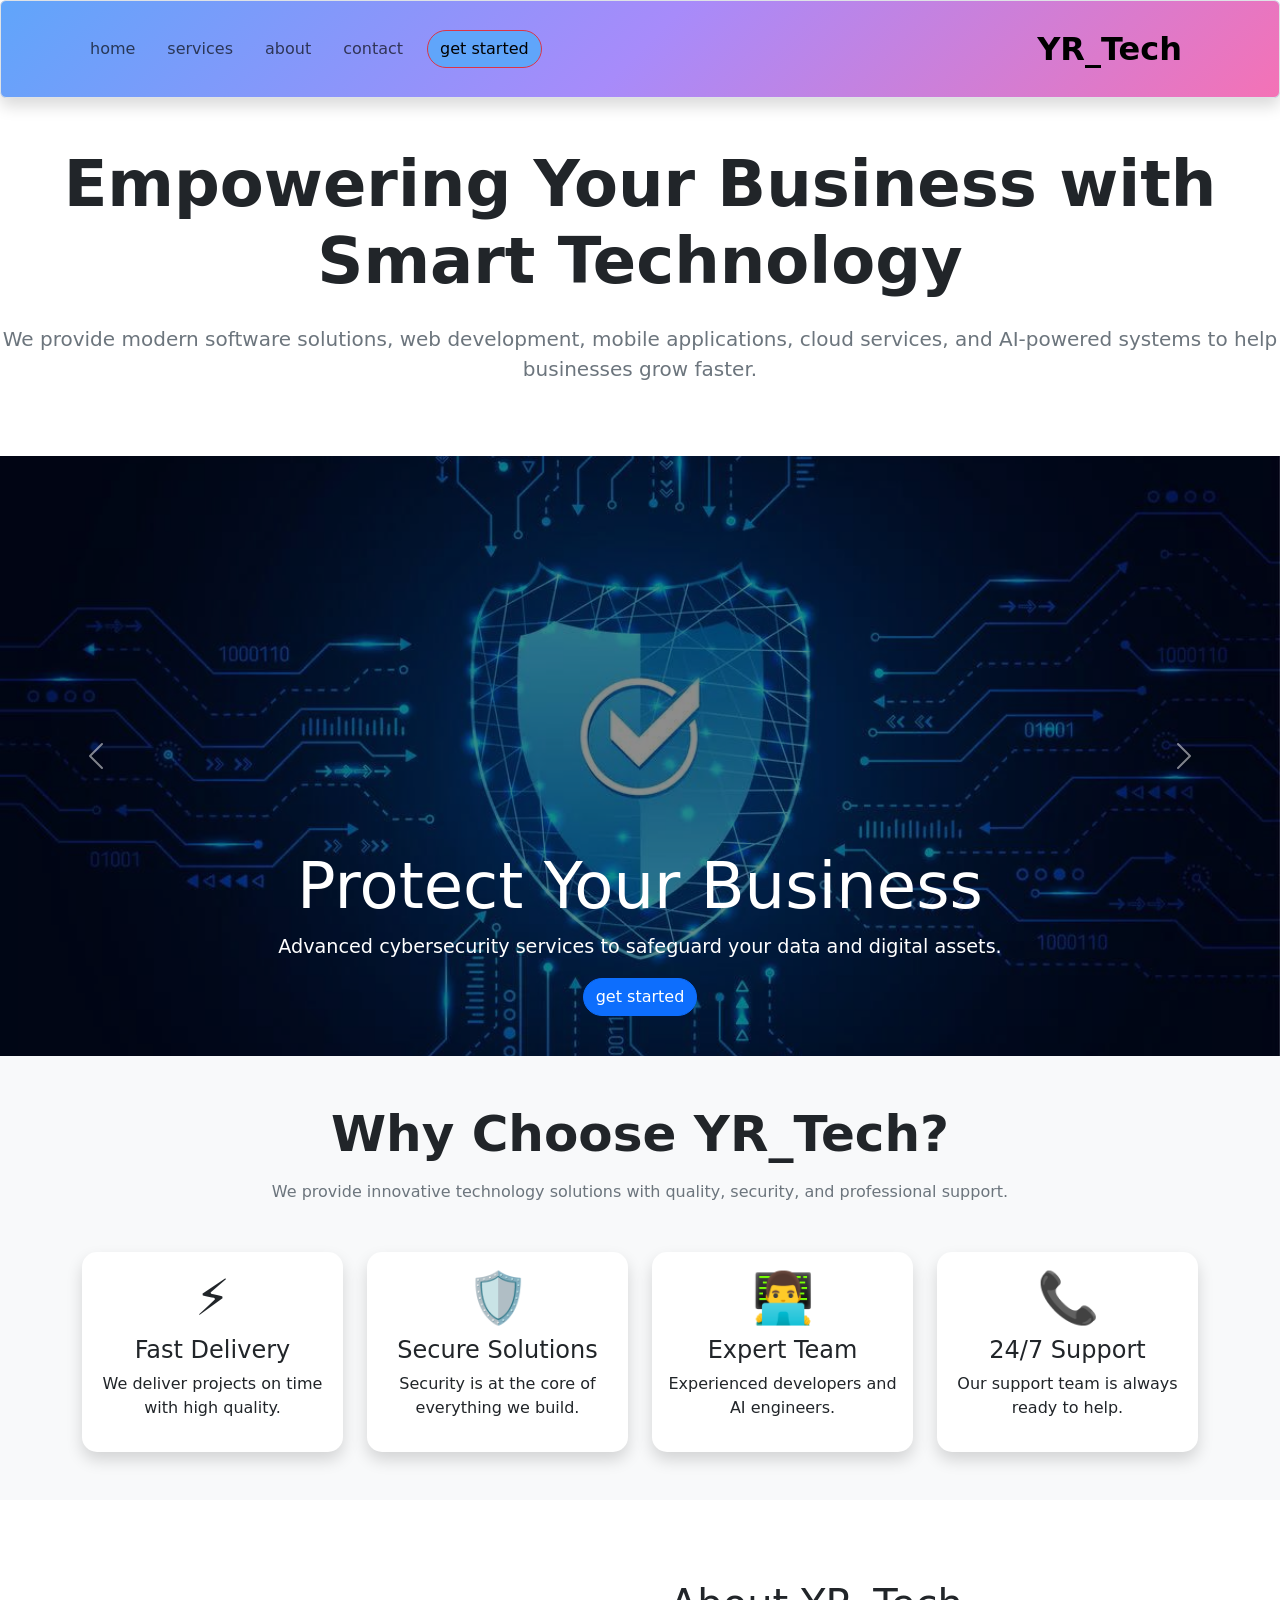
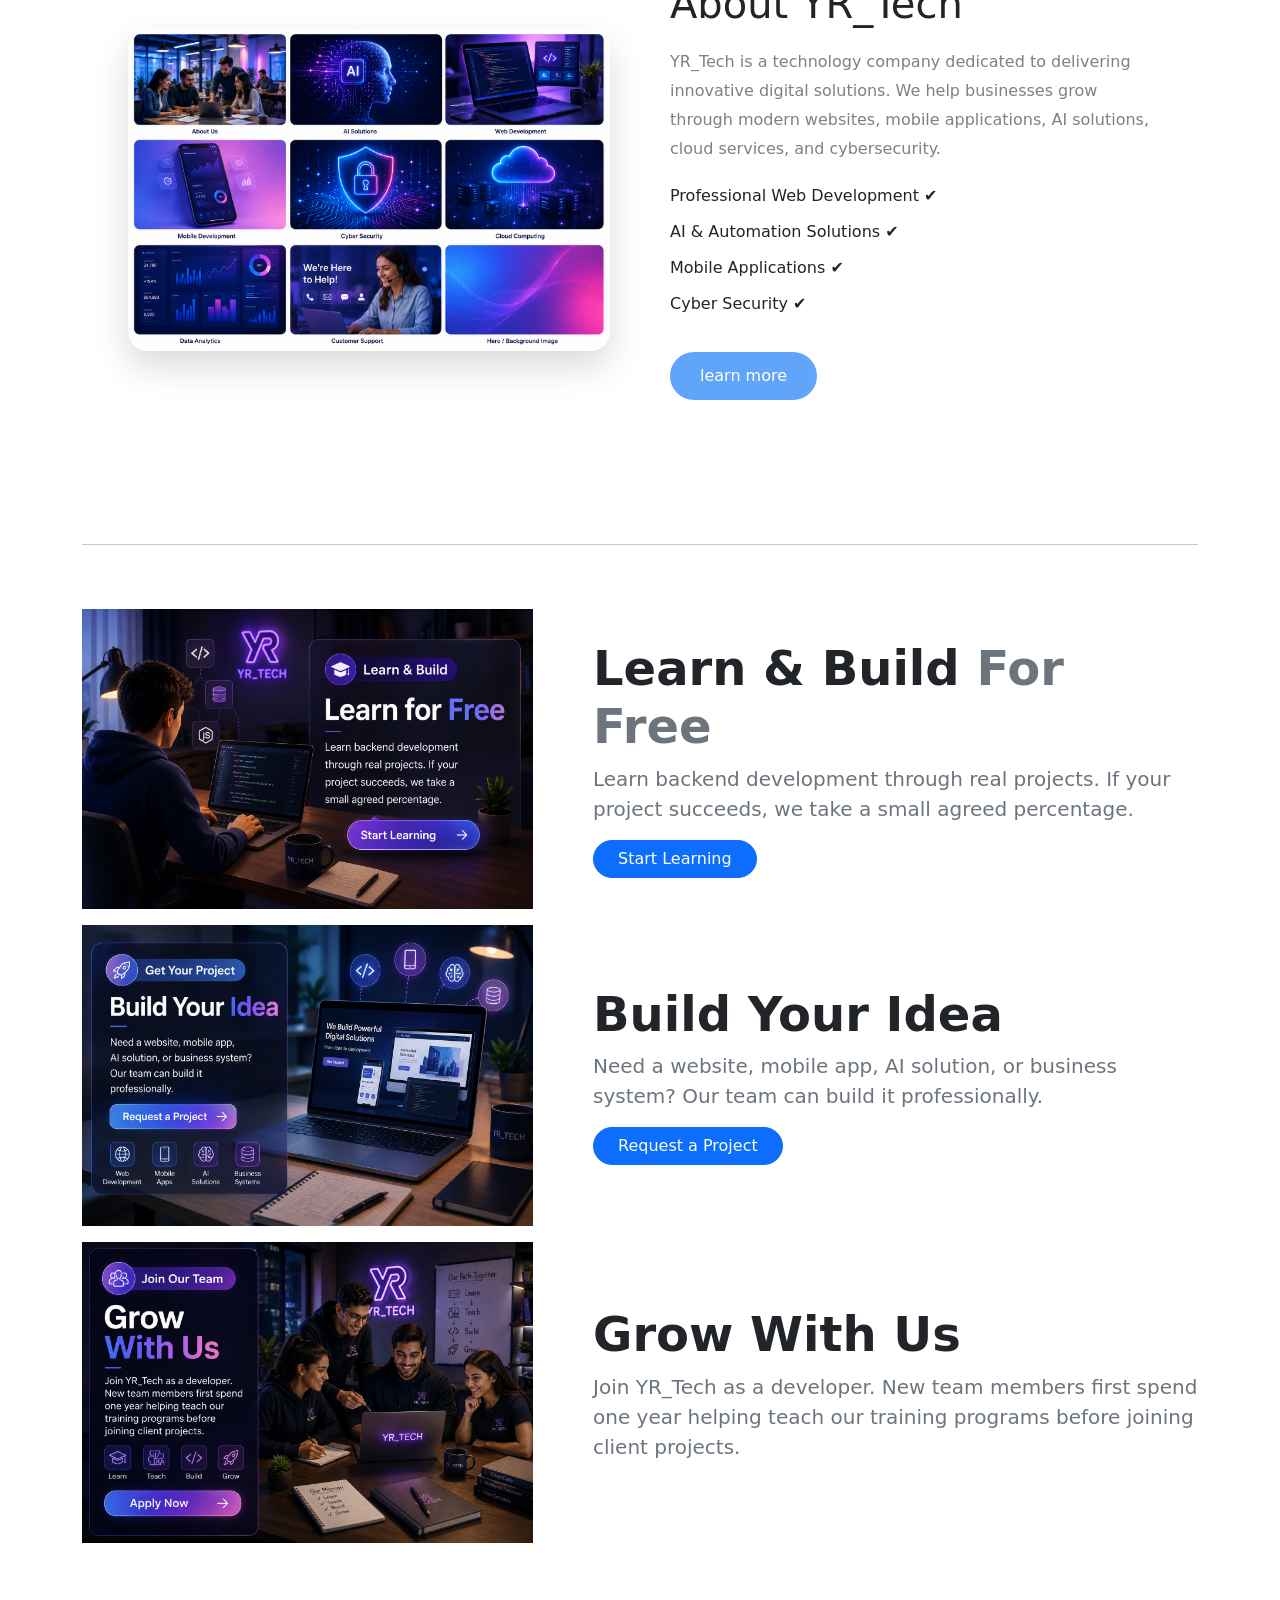
==== Task2/index.html @ 227ce0d7 "add task2" ====
<!DOCTYPE html>
<html>
    <head>
        <meta charset="UTF-8">
        <meta name="viewport" content="width=device-width, initial-scale=1.0">
        <title>YR_Tech</title>
        <link href="https://cdn.jsdelivr.net/npm/bootstrap@5.3.8/dist/css/bootstrap.min.css" rel="stylesheet" integrity="sha384-sRIl4kxILFvY47J16cr9ZwB07vP4J8+LH7qKQnuqkuIAvNWLzeN8tE5YBujZqJLB" crossorigin="anonymous">


        <link rel="stylesheet" href="style.css">
        <!--علشان استخدم الجافاسكربت بتاعة البوتستراب-->
        <script src="https://cdn.jsdelivr.net/npm/bootstrap@5.3.8/dist/js/bootstrap.bundle.min.js"></script>
    </head>
    <body>
    <nav class="navbar  navbar-expand-lg bg-primary rounded  shadow border">
        <div class="container d-flex justify-content-between">
            <ul class="navbar-nav flex-row gap-3 align-items-center" >
                <li class="nav-item "><a class="nav-link" href="#home">home</a></li>
                <li class="nav-item "><a class="nav-link" href="#services">services</a></li>
                <li class="nav-item "><a class="nav-link" href="#about">about</a></li>
                <li class="nav-item "><a class="nav-link" href="#contact">contact</a></li>
                <li class="nav-item "><a class="btn btn-danger rounded-pill my_button" href="#button">get started</a></li>
            </ul>

            <a class="navbar-brand py-3 fw-bold fs-2 " href="#">YR_Tech</a>

        </div>
    </nav>
    <div>    
        <section class="hero text-center py-5">
            <h1 class="fw-bold display-3 mb-4">Empowering Your Business with Smart Technology</h1>
            <p class="lead mb-4 text-secondary">We provide modern software
                solutions, web development, 
                mobile applications, cloud services, 
                and AI-powered systems to help businesses grow faster.
            </p>

        </section>

    </div>
    <div class="carousel slide" id="heroCarousel" data-bs-ride="carousel">
        <div class="carousel-inner">
            
                
                <div class="carousel-item active">
                    <img src="images/TDRXUd8LNerAm__oQ1cXJBQyaw7iYk-OWBTCRZfiaVJ3BqA0TqF_R0aq5yglEu0jM9AMDWA4ucNvyEupHduOuPk9Xei6P1MZ-ud9P98myls29dApwNEHyX1h9J0Y3W8PFIWM8Bqz57lAdBBGUo49m5lJlnTzBGdi-V31ZpDDLcoITsuQHfyp4aOAygm77qw.jfif" class="d-block w-100">
                    <div class="carousel-caption">
                        <h1>Protect Your Business</h1>
                        <p>Advanced cybersecurity services to safeguard your 
                            data and digital assets.
                        </p>
                        <a href="#contact" class="btn btn-primary rounded-pill"> get started</a>

                    </div>                    
                </div>
                <div class="carousel-item">
                    <img src="images/v0hDJ1HIZQqNIqGRqcv6DehEd3rawHgBNzB0-gl8aNAKn4xufXaqPbNHoXXy1TTMBiJMqYi9uGNCclGeiuJBHA8YISUDReHtRM_eou9MbkB_d79g2OwlH8_Va_JiSp63EYhiZdKZcKxuDSB-Vi7pmIn9d_5vkdxoPQ5_P8Zf5pTxUjRE6VRpJ8BqyBIElm3.jfif" class="d-block w-100">
                   <div class="carousel-caption">
                        <h1>Build Powerful Websites</h1>
                        <p>We create responsive, fast, and secure
                            websites tailored to your business needs.
                        </p>
                        <a href="#contact" class="btn btn-primary rounded-pill"> get started</a>
                    </div>
                </div>
                <div class="carousel-item">
                   <img src="images/4IGM-pOCYIhX3OHqN-5FL8hZrV3jREj6t8YD4DdX7CizL2P55qLP7KJD2mKo6r4o32hwxEdiEraaU_QHRj2ulla_6knvJk0yglCPhY2jZfvJvgV2fYB-Vgz032upcjEqnpwnfbOVOedvTJqa1u3aZfkmXI4EiEQWbuxtUYld_UlY9G6fN-X0sUetXjpSeIW.jfif" class="d-block w-100">
                    <div class="carousel-caption">
                        <h1>AI That Works for You</h1>
                        <p>
                            Intelligent automation, chatbots,
                            and AI-powered solutions to 
                            improve productivity.
                        </p>
                        <a href="#contact" class="btn btn-primary rounded-pill"> get started</a>

                    </div>
                </div>
                <div class="carousel-item">
                    <img src="images/k2jXV9R0AsgXgw6i74W83Kh62lhmHV2UTdCqvtkD3YuPriQ2IPQqVQB16fxFqVJY4-YADQ4iM8Jl2_rTqARsLxrCSXpddKnMdVNoRQ5128Cx33kG2ZgbYxNs3loMte1SX-VnG156m0b3rWv7V5jR2nfqLho2OqWptR-y7MlSzadrriN_Jun32e1K6QORaq4.jfif" class="d-block  w-100">
                    <div class="carousel-caption">
                        <h1>Mobile Apps That Inspire</h1>
                        <p>Develop high-quality Android and iOS applications with outstanding user experience.</p>
                        <a href="#contact" class="btn btn-primary rounded-pill"> get started</a>

                    </div>
                </div>
                <div class="carousel-item">
                    <img src="images/cZ08JrY9pgQrqdQD1FI3BJ0quAULlpnxuedJ7JKN0x4oCbMRsIvsCRP_kMo3lFabzb4ZGfcQfidM45HsUie2aMbnRH5n0k21Y0hCLDXAeRiLVHMvAFGnewl-1kRUZccw3HiamcyWnH1FkA_TABUUn6KRoh7X-f_Ei8diuJIIHUHMcrDq5hvWZhwNEY8nNko.jfif" class="d-block w-100">
                    <div class="carousel-caption">
                        <h1>Turn Data into Decisions</h1>
                        <p>Powerful analytics and business 
                            intelligence to help your company grow.
                        </p>
                        <a href="#contact" class="btn btn-primary rounded-pill"> get started</a>

                    </div>
                </div>

            
        </div>
        <button class="carousel-control-prev" type="button" data-bs-target="#heroCarousel" data-bs-slide="prev">
            <span class="carousel-control-prev-icon"></span>
        </button>
        <button class="carousel-control-next" type="button" data-bs-target="#heroCarousel" data-bs-slide="next">
             <span class="carousel-control-next-icon"></span>
        </button>
    </div>
    <section id="why-us" class="py-5">
        <div class="container">
            <h1 class="text-center fw-bold mb-3">Why Choose YR_Tech?</h1>
            <p class="text-center text-secondary mb-5"> We provide innovative
                technology solutions with quality, security, and professional support.
            </p>
            <div class="row g-4">
                <div class="col-md-3">
                    <div class="card text-center h-100 shadow border-0">
                        <div class="card-body">
                         <h1>⚡</h1>
                        <h4>Fast Delivery</h4>
                        <p>We deliver projects on time with high quality.</p>

                        </div>
                    </div>

                </div>
                <div class="col-md-3">
                    <div class="card text-center h-100 shadow border-0">
                        <div class="card-body">
                            <h1>🛡️</h1>
                            <h4>Secure Solutions</h4>
                            <p>Security is at the core of everything we build.</p>    
                        </div>
                    </div>

                </div>
                <div class="col-md-3">
                    <div class="card text-center shadow h-100 border-0">
                        <div class="card-body">
                            <h1>👨‍💻</h1>
                            <h4>Expert Team</h4>
                            <p>Experienced developers and AI engineers.</p>
                        </div>
                    </div>
                    
                </div>
                <div class="col-md-3">
                    <div  class="card text-center shadow h-100 border-0">
                        <div class="card-body">
                            <h1>📞</h1>
                            <h4>24/7 Support</h4>
                            <p>Our support team is always ready to help.</p>
                        </div>
                    </div>

                </div>
            </div>
       
        </div>
    </section>
    <section class="about-us">
        <div class="about-container">
            <div class="about-img">
                <img src="images/0e5d417a-e44b-4c52-a806-5ea2510d5a01.png" alt="image">
            </div>
            <div class="about-content">
                <h2>About YR_Tech</h2>
                <p>
                YR_Tech is a technology company dedicated to delivering
                innovative digital solutions. We help businesses grow
                through modern websites, mobile applications,
                AI solutions, cloud services, and cybersecurity.
                </p>
                <ul>
                    <li>Professional Web Development ✔</li>
                    <li>AI & Automation Solutions ✔</li>
                    <li>Mobile Applications ✔</li>
                    <li>Cyber Security ✔</li>
                </ul>
            
                <a href="#contact" class="about-btn">learn more</a>
            </div>
        </div>
    </section>
    <section class="container py-5">
        <hr class="work-ways">  
        <div class="row align-items-center py-5">
            <div class="col-lg-5">
                <img src="images/844026c0-cab2-46b3-9360-dc293652b7c2.png" class="img-fluid mb-3">
            </div>
            <div class="col-lg-7 ps-lg-5 mb-3">
                <h2 class="display-5 fw-bold"> Learn & Build
                <span class="text-secondary">For Free</span>
                </h2>
                <p class="lead text-secondary ">Learn backend development through real projects.
                      If your project succeeds, we take a small agreed percentage.
                </p>
                <a class="btn btn-primary rounded-pill px-4" href="#">Start Learning</a>
            </div>
            <div class="col-lg-5">
                <img src="images/a43f1219-75c0-4465-8dc2-11a0c1012327.png" class="img-fluid mb-3">
            </div>
            <div class="col-lg-7 ps-lg-5 mb-3">
                <h2 class="display-5 fw-bold">Build Your Idea

                </h2>
                <p class="lead text-secondary ">Need a website,
                     mobile app, AI solution, or business 
                     system? Our team can build it professionally.

                </p>
                <a class="btn btn-primary rounded-pill px-4" href="#">Request a Project</a>


            </div>
            <div class="col-lg-5 ">
                <img class="img-fluid mb-3" src="images/4bfbde27-74e9-4163-aaff-388f43d74c82.png">
            </div>
            <div class="col-lg-7 ps-lg-5 mb-3">
                <h2 class="display-5 fw-bold"">Grow With Us</h2>
                <p class="lead text-secondary">Join YR_Tech as a developer.
                     New team members first spend one year helping teach 
                     our training programs before joining client projects.

                </p>
            </div>
        </div>


    </section>
    <footer id="contact" class="container py-5">


    </footer>
</body>
</html>
---- Task2/style.css ----
.my_button{
    transition: .3s;
}
.my_button{
    background-color: #60A5FA;
    color: black;

    
}
.my_button:hover{
background-color:#f472b6;
border-color:  #f472b6;
transform: translateY(-3px);
}
.navbar{
 
background: linear-gradient(135deg, #60A5FA, #A78BFA, #F472B6);

}/*
.navbar:hover{
    background: linear-gradient(135deg, #60A5FA, #A78BFA, #F472B6);

transform: translateY(-3px) scale(1.03);
transition: .5s
}*/
.nav-item:hover{

transform: translateX(-3px) scale(1.05);
transition: .5s
}
.carousel-item{
    position: relative;
}
.carousel-item::before{
    position: absolute;
    background: rgba(0,0,0,.45);
    inset: 0;
    content: "";
}
.carousel-item img{
    height: 600px;
    object-fit: cover;
}
.carousel-caption{
    z-index: 2;
    position: absolute;
}
.carousel-caption a:hover{
    transform: translateY(-4px);
}
.carousel-caption h1{
    font-size: clamp(2rem,5vw,4rem);
}
.carousel-caption p{
    font-size: clamp(1rem,2vw,1.2rem);
}
@media (max-width:768px){
    .carousel-item img{
        height: 300px;
    }
}
#why-us{
    background: #f8f9fa;
}
#why-us .card{
    border-radius: 15px;
    transition: .3s;
}
#why-us .card:hover{
    transform: translateY(-10px);
}
#why-us h1{
    font-size: 50px;
}
.about-us{
    padding: 80px 10%;
}
.about-container{
    display: flex;
    align-items: center;
    justify-content: space-between;
    gap: 60px;
}
.about-img{
    flex:1;
 
}
.about-img img{
   width: 100%;
    max-width: 500px;
    border-radius: 20px;
    display: block;
    box-shadow: 0 15px 35px rgba(0,0,0,.15);
}
.about-content{
    flex: 1;
}
.about-content h2{
margin-bottom:20px ;
font-size: 40px;
}
.about-content p{
    color: gray;
    margin-bottom: 20px;
    line-height: 1.8;
}
.about-content ul{
    list-style: none;
    padding: 0;
}
.about-content li{
    margin-bottom: 12px;
}
.about-btn{
    display: inline-block;
    margin-top: 20px;
    padding: 12px 30px;
    background: #60A5FA;
    color: white;
    text-decoration: none;
    transition: .3s;
    border-radius: 30px;
}
.about-btn:hover{
    background:  #F472B6;
    transform: translateY(-4px);
}
@media (max-width:768px){
.about-content ul{
    text-align:left;
}
.about-container{
    flex-direction:column;
    text-align:center;
}
.about-img img{
 margin: 0 auto;

}
}
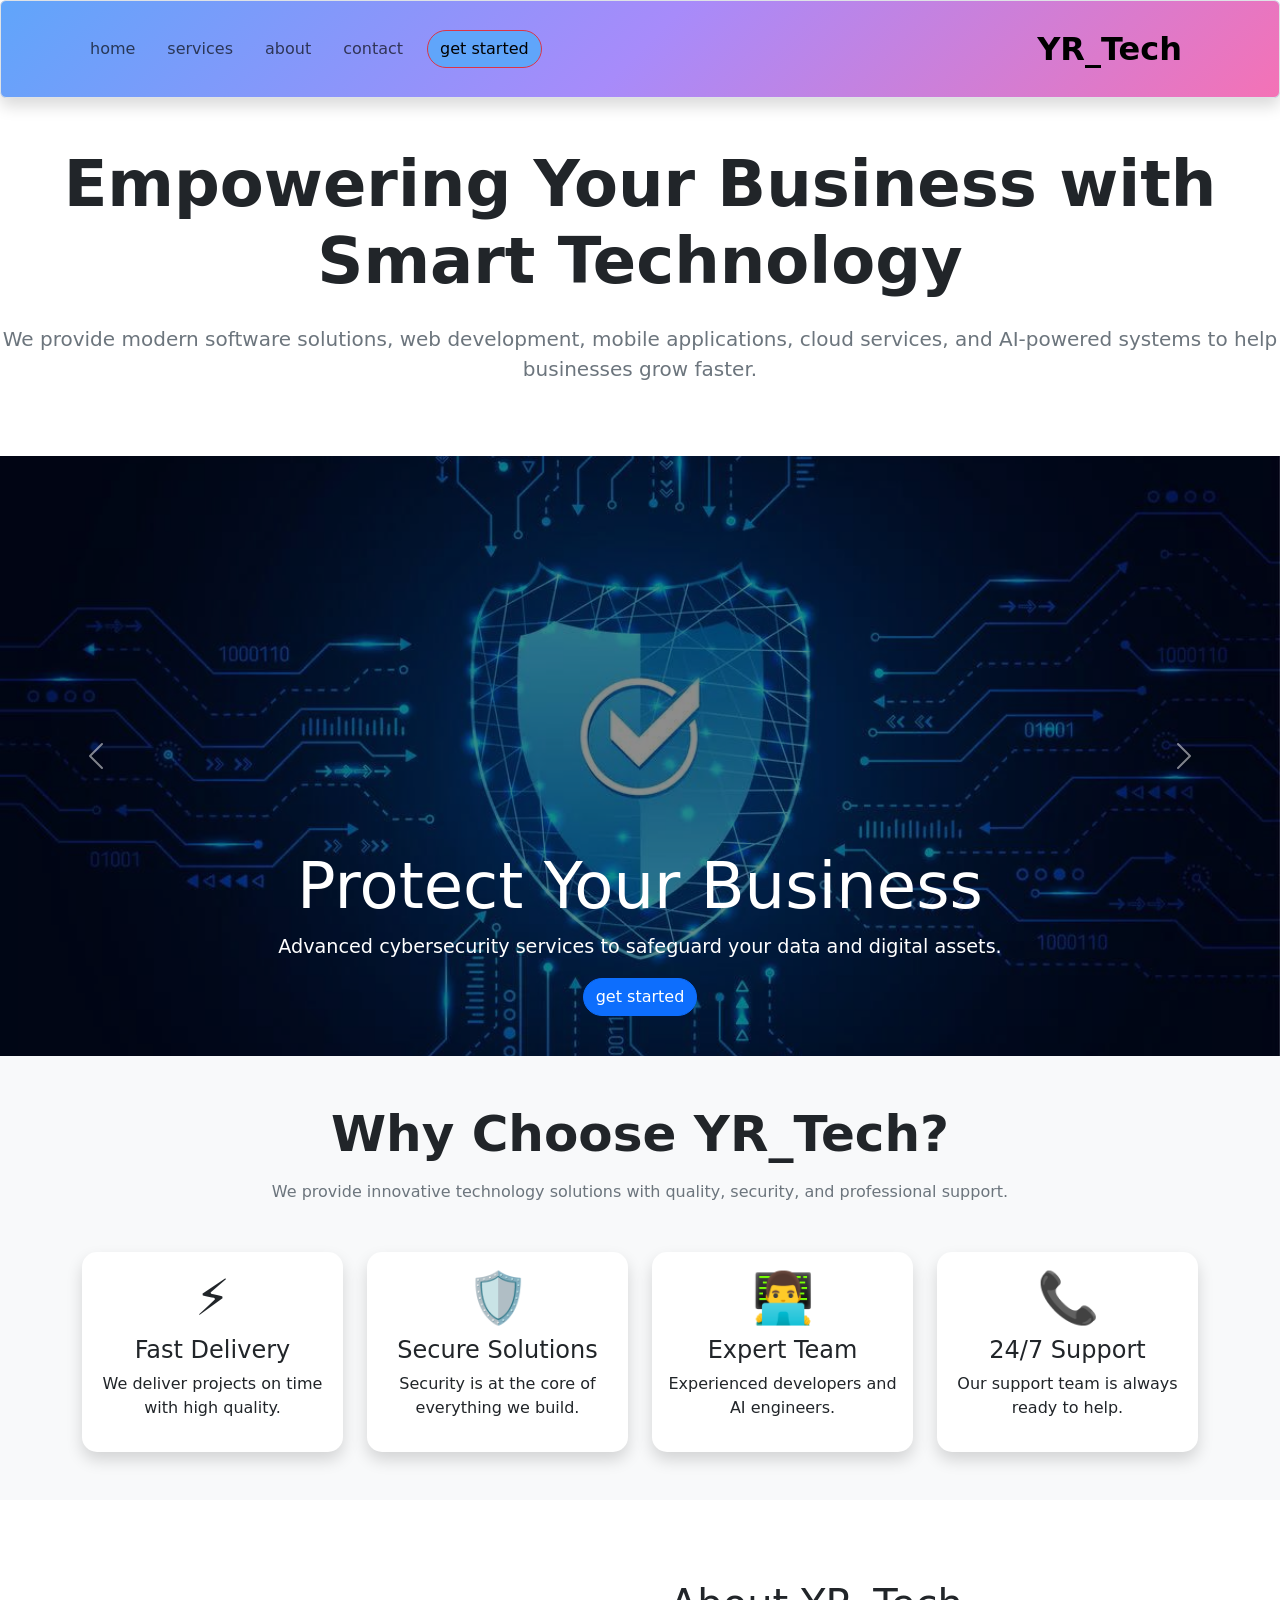
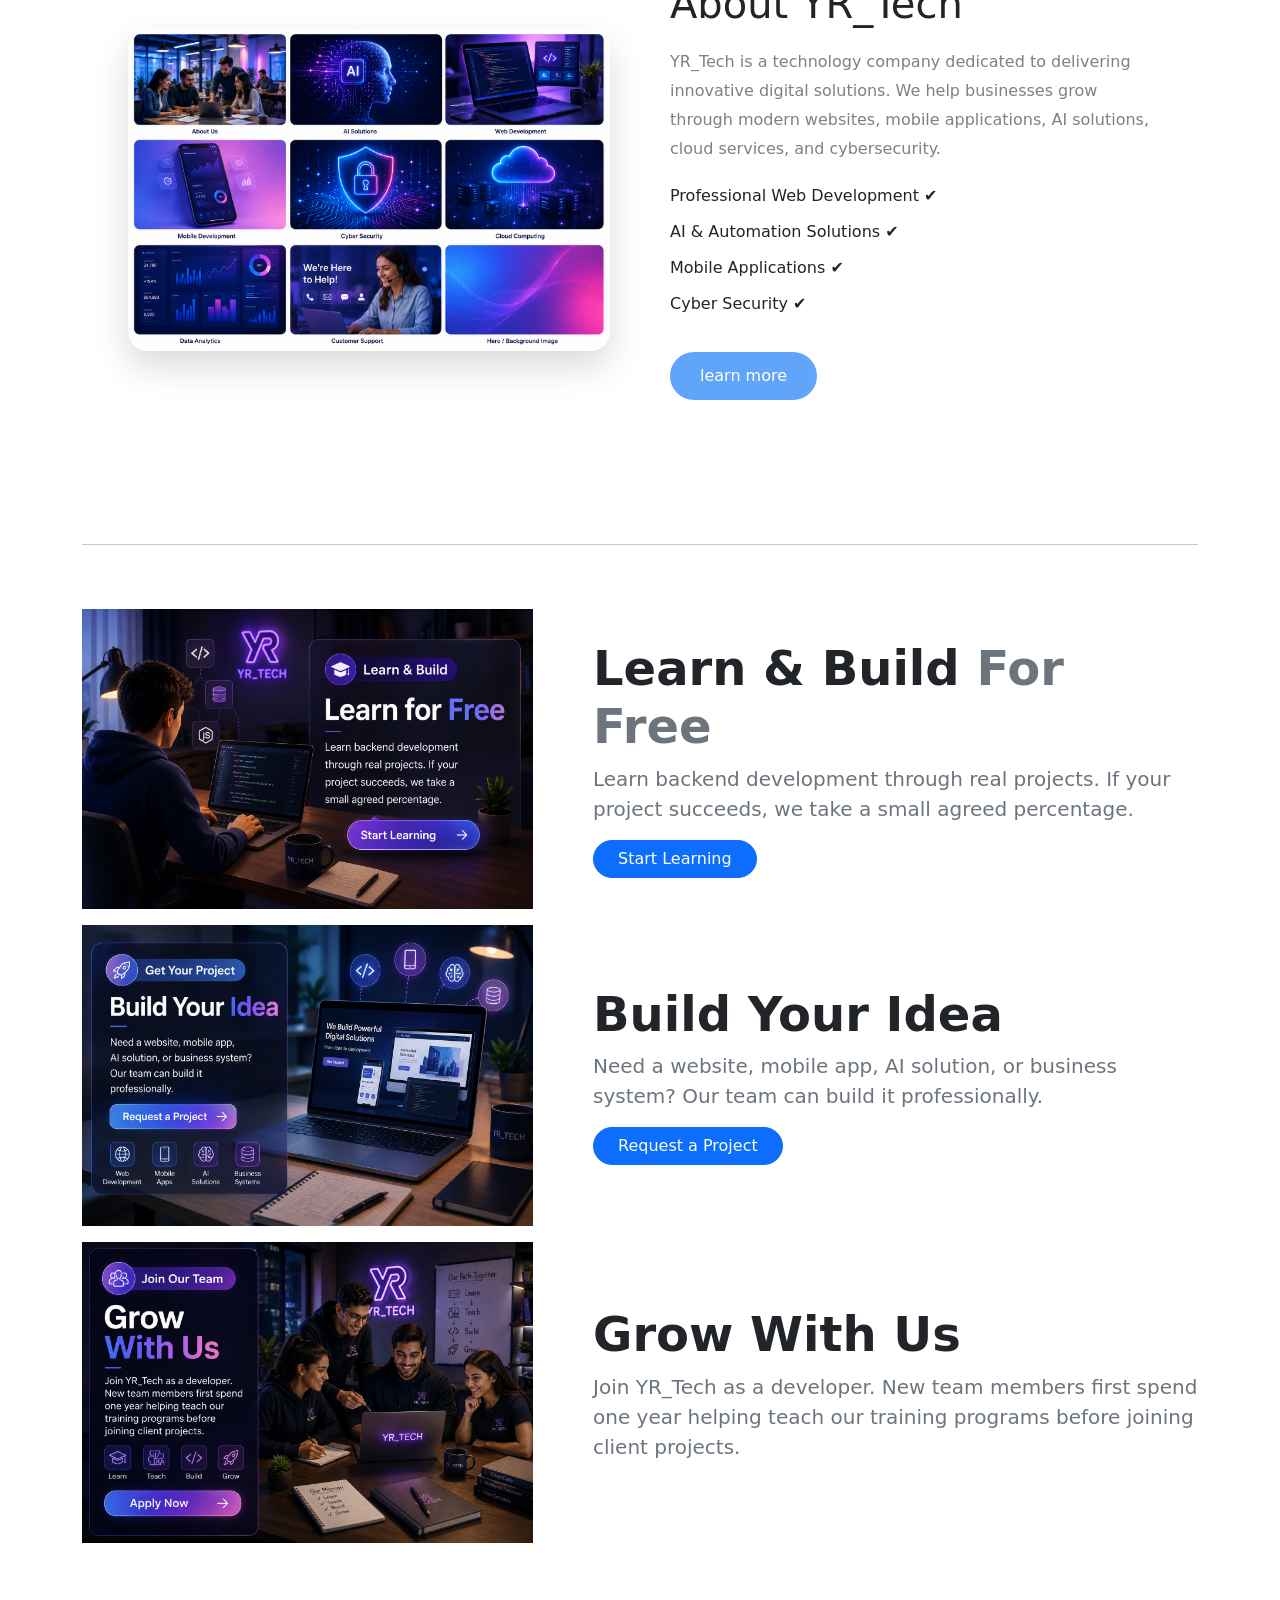
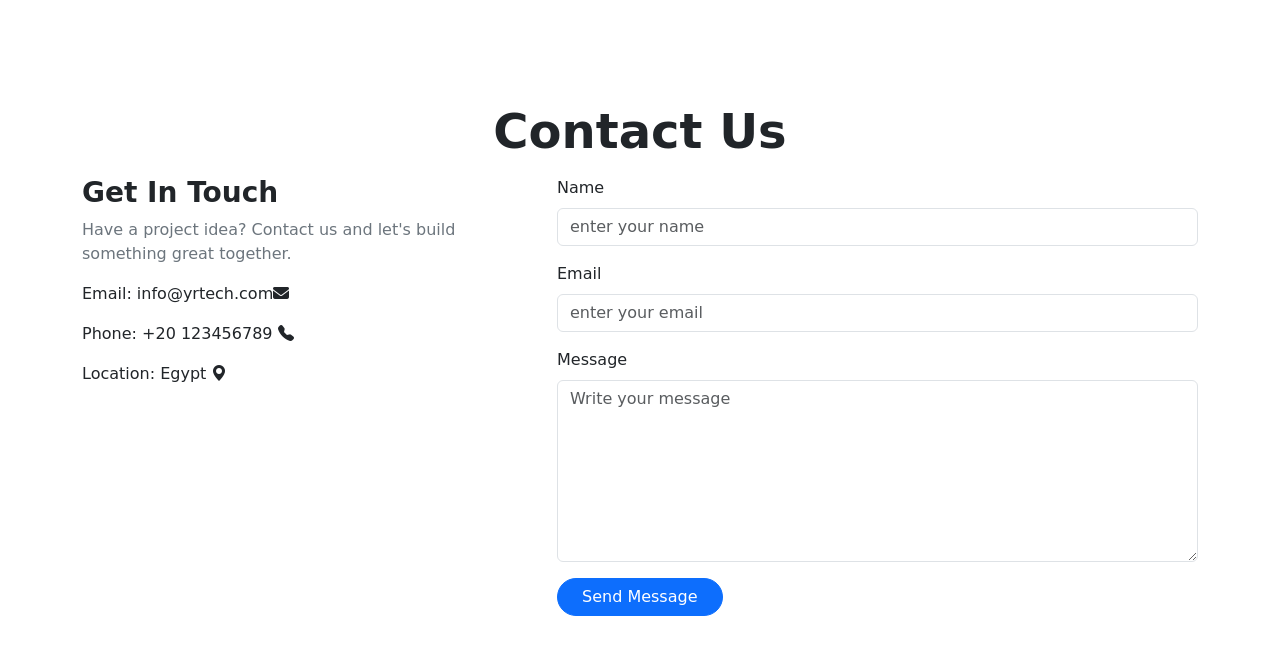
==== commit d08aadeb: "update" ====
--- a/Task2/index.html
+++ b/Task2/index.html
@@ -4,8 +4,10 @@
         <meta charset="UTF-8">
         <meta name="viewport" content="width=device-width, initial-scale=1.0">
         <title>YR_Tech</title>
+        <link rel="stylesheet" href="https://cdnjs.cloudflare.com/ajax/libs/font-awesome/6.7.2/css/all.min.css">
+
         <link href="https://cdn.jsdelivr.net/npm/bootstrap@5.3.8/dist/css/bootstrap.min.css" rel="stylesheet" integrity="sha384-sRIl4kxILFvY47J16cr9ZwB07vP4J8+LH7qKQnuqkuIAvNWLzeN8tE5YBujZqJLB" crossorigin="anonymous">
-
+        <link rel="stylesheet" href="https://cdn.jsdelivr.net/npm/bootstrap-icons@1.13.1/font/bootstrap-icons.min.css">
 
         <link rel="stylesheet" href="style.css">
         <!--علشان استخدم الجافاسكربت بتاعة البوتستراب-->
@@ -16,8 +18,8 @@
         <div class="container d-flex justify-content-between">
             <ul class="navbar-nav flex-row gap-3 align-items-center" >
                 <li class="nav-item "><a class="nav-link" href="#home">home</a></li>
-                <li class="nav-item "><a class="nav-link" href="#services">services</a></li>
-                <li class="nav-item "><a class="nav-link" href="#about">about</a></li>
+                <li class="nav-item "><a class="nav-link" href="#heroCarousel">services</a></li>
+                <li class="nav-item "><a class="nav-link" href="#about-us">about</a></li>
                 <li class="nav-item "><a class="nav-link" href="#contact">contact</a></li>
                 <li class="nav-item "><a class="btn btn-danger rounded-pill my_button" href="#button">get started</a></li>
             </ul>
@@ -38,7 +40,7 @@
         </section>
 
     </div>
-    <div class="carousel slide" id="heroCarousel" data-bs-ride="carousel">
+    <div class="carousel slide" id="heroCarousel" data-bs-ride="carousel" >
         <div class="carousel-inner">
             
                 
@@ -158,7 +160,7 @@
        
         </div>
     </section>
-    <section class="about-us">
+    <section class="about-us" id="about-us">
         <div class="about-container">
             <div class="about-img">
                 <img src="images/0e5d417a-e44b-4c52-a806-5ea2510d5a01.png" alt="image">
@@ -229,8 +231,47 @@
 
     </section>
     <footer id="contact" class="container py-5">
-
-
+        <h2 class="text-center display-5 fw-bold mb-3">Contact Us</h2>
+
+        <div class="row">
+            <div class="col-lg-5 mb-3">
+                <h3 class="fw-bold">Get In Touch</h3>
+                <p class="text-secondary">Have a project idea? Contact us
+                     and let's build something great
+                      together.
+                </p>
+                <p>Email: info@yrtech.com<i class="fa-solid fa-envelope"></i></p>
+           
+                <p>
+                     Phone: +20 123456789
+                     <i class="bi bi-telephone-fill"></i>
+                </p>
+
+                <p>
+                     Location: Egypt
+                     <i class="bi bi-geo-alt-fill"></i>
+                </p>
+            </div>
+            <div class="col-lg-7">
+                <form>
+                    <div class="mb-3">
+                        <label class="form-label"> Name</label>
+                        <input type="text" class="form-control" placeholder="enter your name">
+
+                    </div>
+                    <div class="mb-3">
+                        <label class="form-label"> Email</label>
+                        <input type="email" placeholder="enter your email" class="form-control">
+                    </div>
+                    <div class="mb-3">
+                        <label class="form-label">Message</label>
+                        <textarea class="form-control" placeholder="Write your message" rows="7"></textarea>
+                    </div>
+                    <button class="btn btn-primary  rounded-pill px-4">Send Message</button>
+                </form>
+            </div>
+
+        </div>
     </footer>
 </body>
 </html>
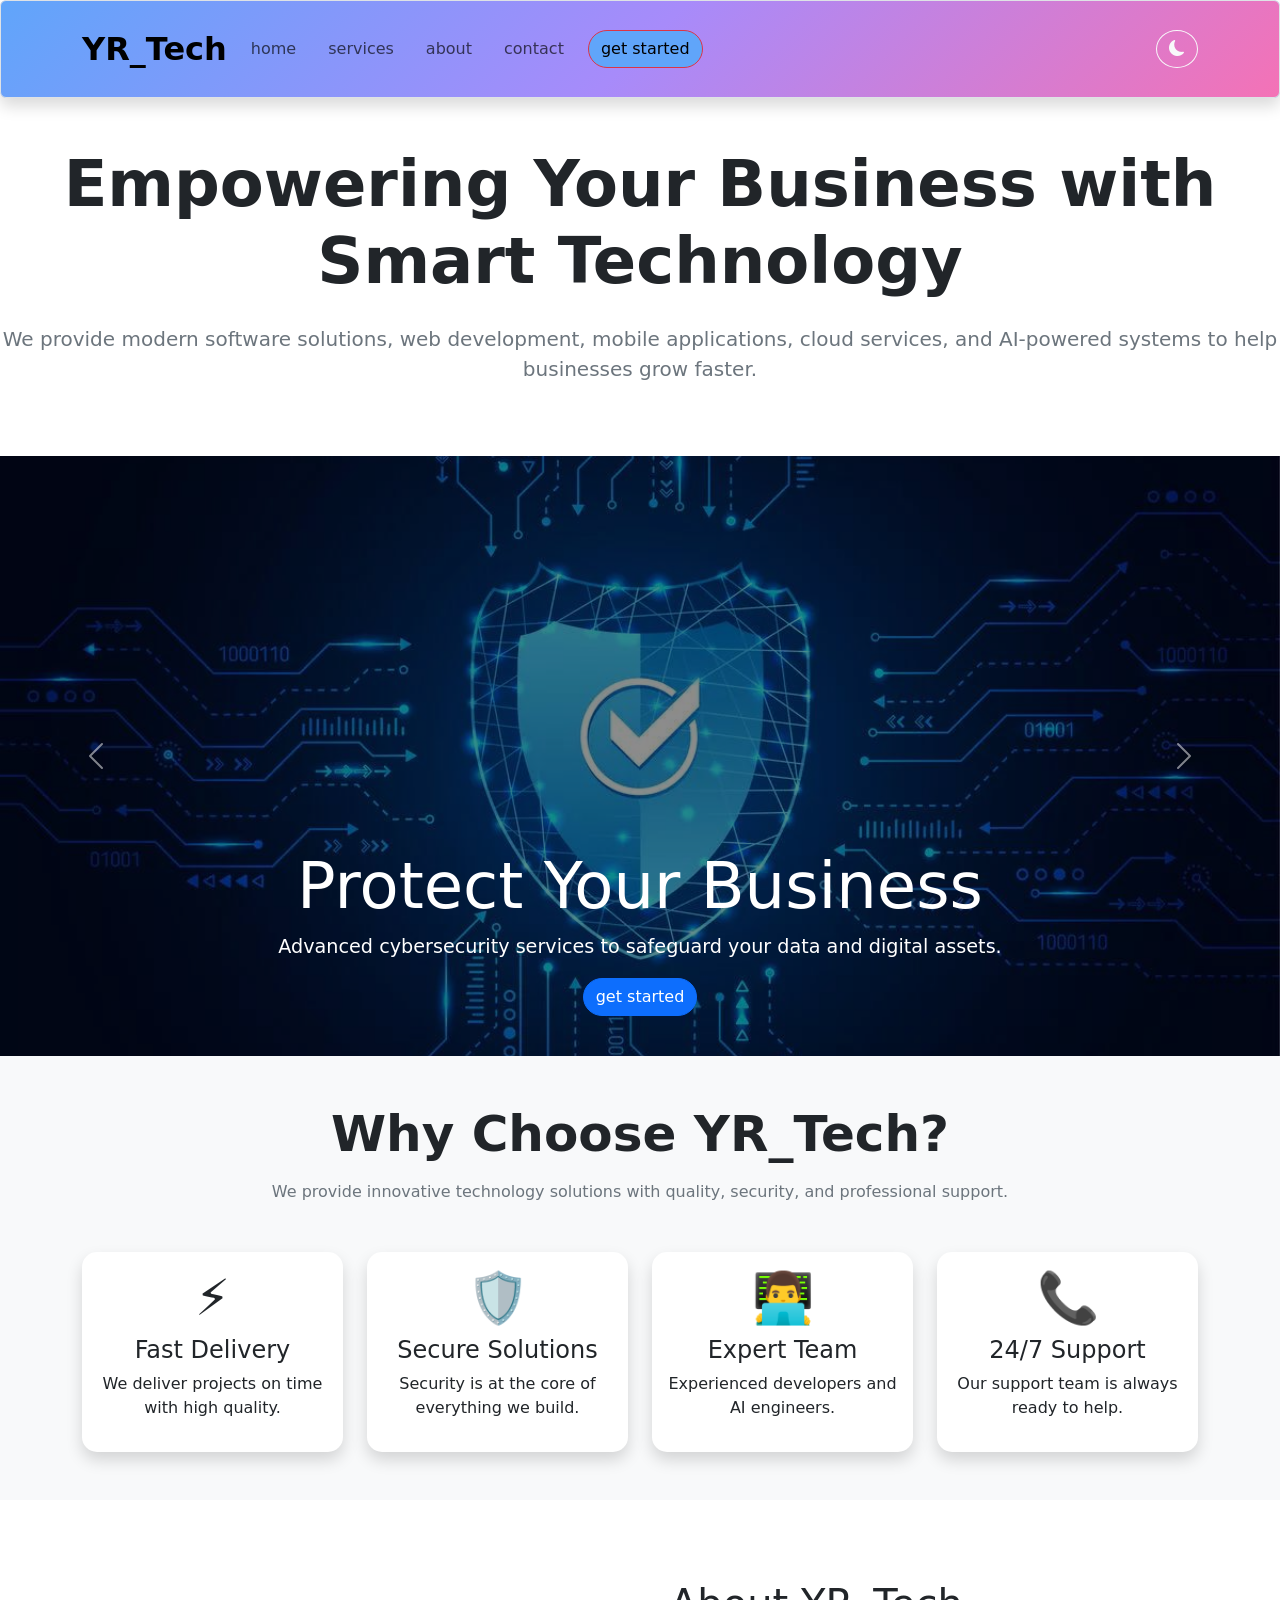
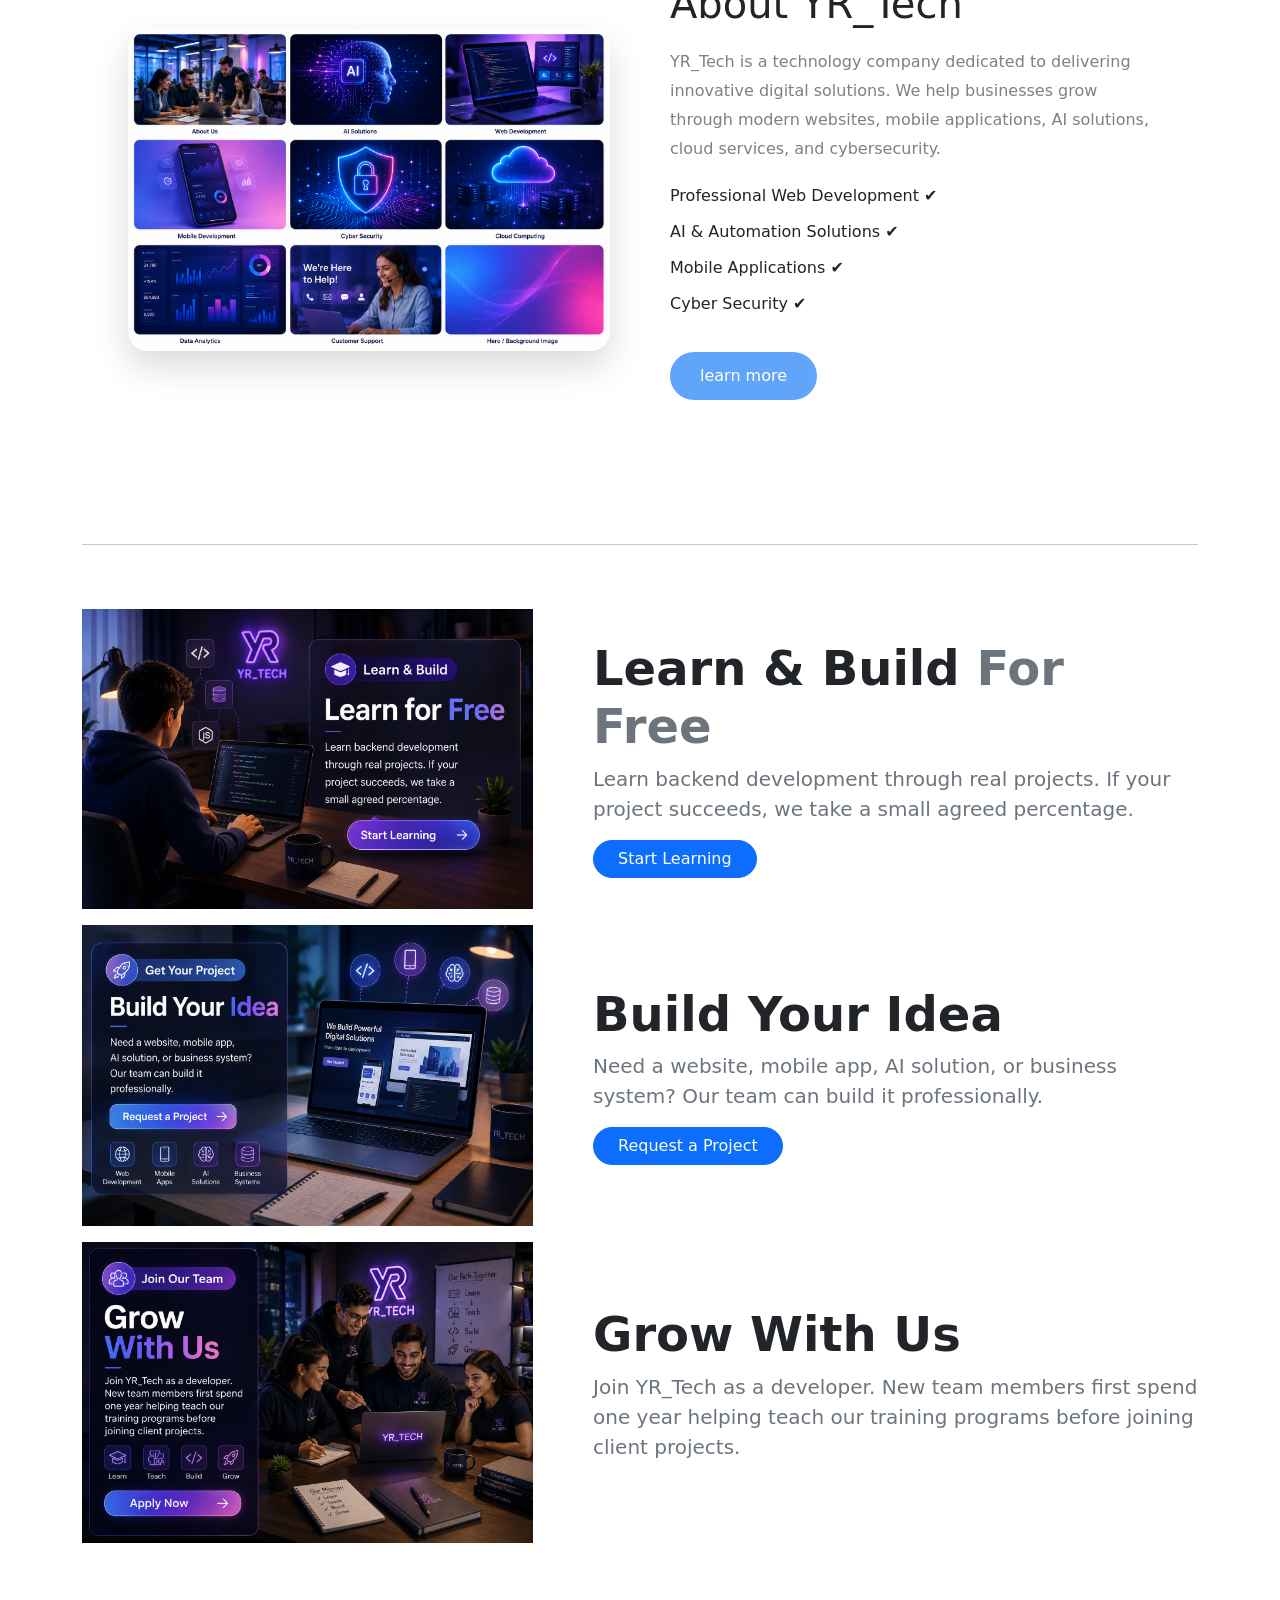
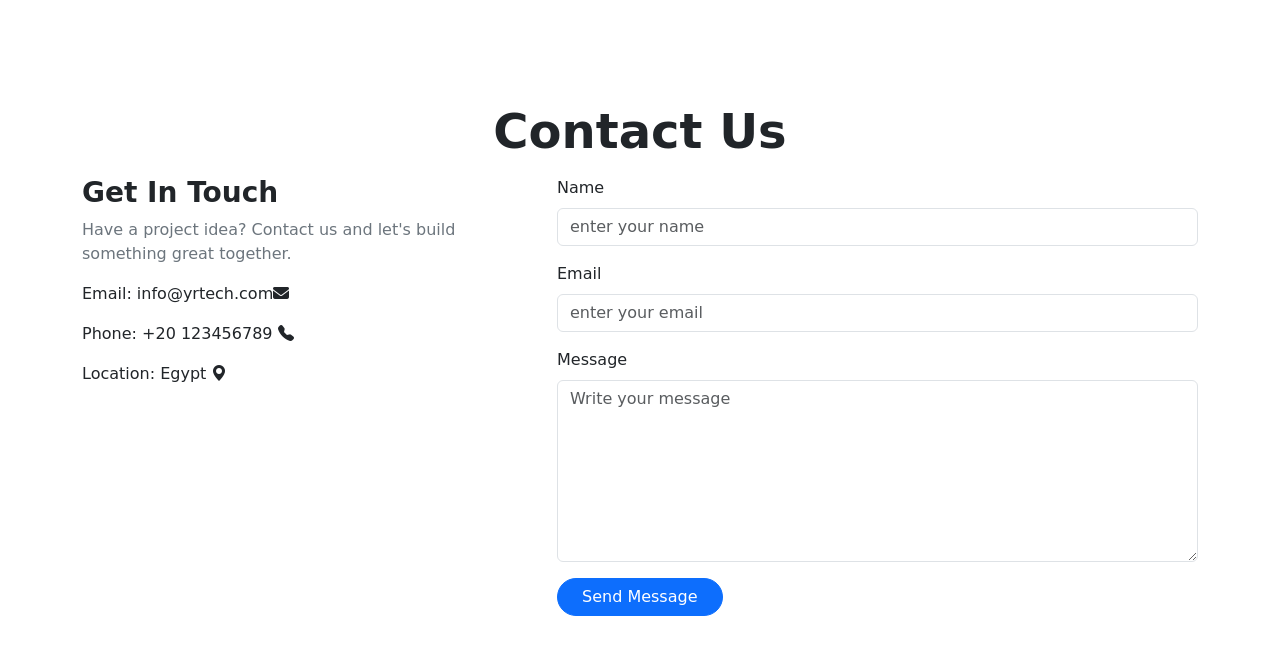
==== commit 53e5a31e: "update" ====
--- a/Task2/index.html
+++ b/Task2/index.html
@@ -16,15 +16,21 @@
     <body>
     <nav class="navbar  navbar-expand-lg bg-primary rounded  shadow border">
         <div class="container d-flex justify-content-between">
-            <ul class="navbar-nav flex-row gap-3 align-items-center" >
-                <li class="nav-item "><a class="nav-link" href="#home">home</a></li>
-                <li class="nav-item "><a class="nav-link" href="#heroCarousel">services</a></li>
-                <li class="nav-item "><a class="nav-link" href="#about-us">about</a></li>
-                <li class="nav-item "><a class="nav-link" href="#contact">contact</a></li>
-                <li class="nav-item "><a class="btn btn-danger rounded-pill my_button" href="#button">get started</a></li>
-            </ul>
-
             <a class="navbar-brand py-3 fw-bold fs-2 " href="#">YR_Tech</a>
+            <button class="navbar-toggler" type="button" data-bs-toggle="collapse" data-bs-target="#navbarNav">
+                <span class="navbar-toggler-icon"></span>
+            </button>
+            <div class="collapse navbar-collapse " id="navbarNav">
+                <ul class="navbar-nav flex-row gap-3 align-items-center" >
+                    <li class="nav-item "><a class="nav-link" href="#home">home</a></li>
+                    <li class="nav-item "><a class="nav-link" href="#heroCarousel">services</a></li>
+                    <li class="nav-item "><a class="nav-link" href="#about-us">about</a></li>
+                    <li class="nav-item "><a class="nav-link" href="#contact">contact</a></li>
+                    <li class="nav-item "><a class="btn btn-danger rounded-pill my_button" href="#button"  id="btn-get-start" onclick="changeButtonText()">get started</a></li>
+                </ul>
+            </div>
+                <button class=" btn btn-outline-light rounded-circle" onclick="changetheme()"><i class="bi bi-moon-fill"></i></button>
+
 
         </div>
     </nav>
@@ -180,7 +186,7 @@
                     <li>Cyber Security ✔</li>
                 </ul>
             
-                <a href="#contact" class="about-btn">learn more</a>
+                <a href="#" data-bs-toggle="offcanvas" data-bs-target="#aboutCanvas" class="about-btn">learn more</a>
             </div>
         </div>
     </section>
@@ -273,5 +279,34 @@
 
         </div>
     </footer>
+    <div class="offcanvas offcanvas-start" tabindex="-1" id="aboutCanvas">
+
+        <div class="offcanvas-header">
+            <h4>About YR_Tech</h4>
+            <button type="button" data-bs-dismiss="offcanvas" class="btn-close">
+
+            </button>
+        </div>
+        <div class="offcanvas-body">
+            <h4>Our Mission</h4>
+            <p>  We help businesses grow through 
+            innovative digital solutions
+            including web development, mobile applications,
+            AI systems, and cloud services.
+            </p>
+            <hr>
+            <h5> Our Services</h5>
+            <ul>
+                <li>Web Development</li>
+                <li>Mobile Applications</li>
+                <li>Cloud Services</li>
+                <li>Cyber Security</li>
+
+            </ul>
+            <a href="#contact" class="btn btn-primary w-100">Contact Us</a>
+        </div>
+    </div>
+
+    <script src="main.js"></script>
 </body>
 </html>
--- a/Task2/style.css
+++ b/Task2/style.css
@@ -137,4 +137,14 @@
  margin: 0 auto;
 
 }
+}
+.offcanvas-headerr{
+   color: white;
+    background: linear-gradient(135deg,#60A5FA,#A78BFA,#F472B6);
+}
+.offcanvas-title{
+    font-weight: bold;
+}
+.offcanvas-body{
+    background-color: #f8f9fa;
 }
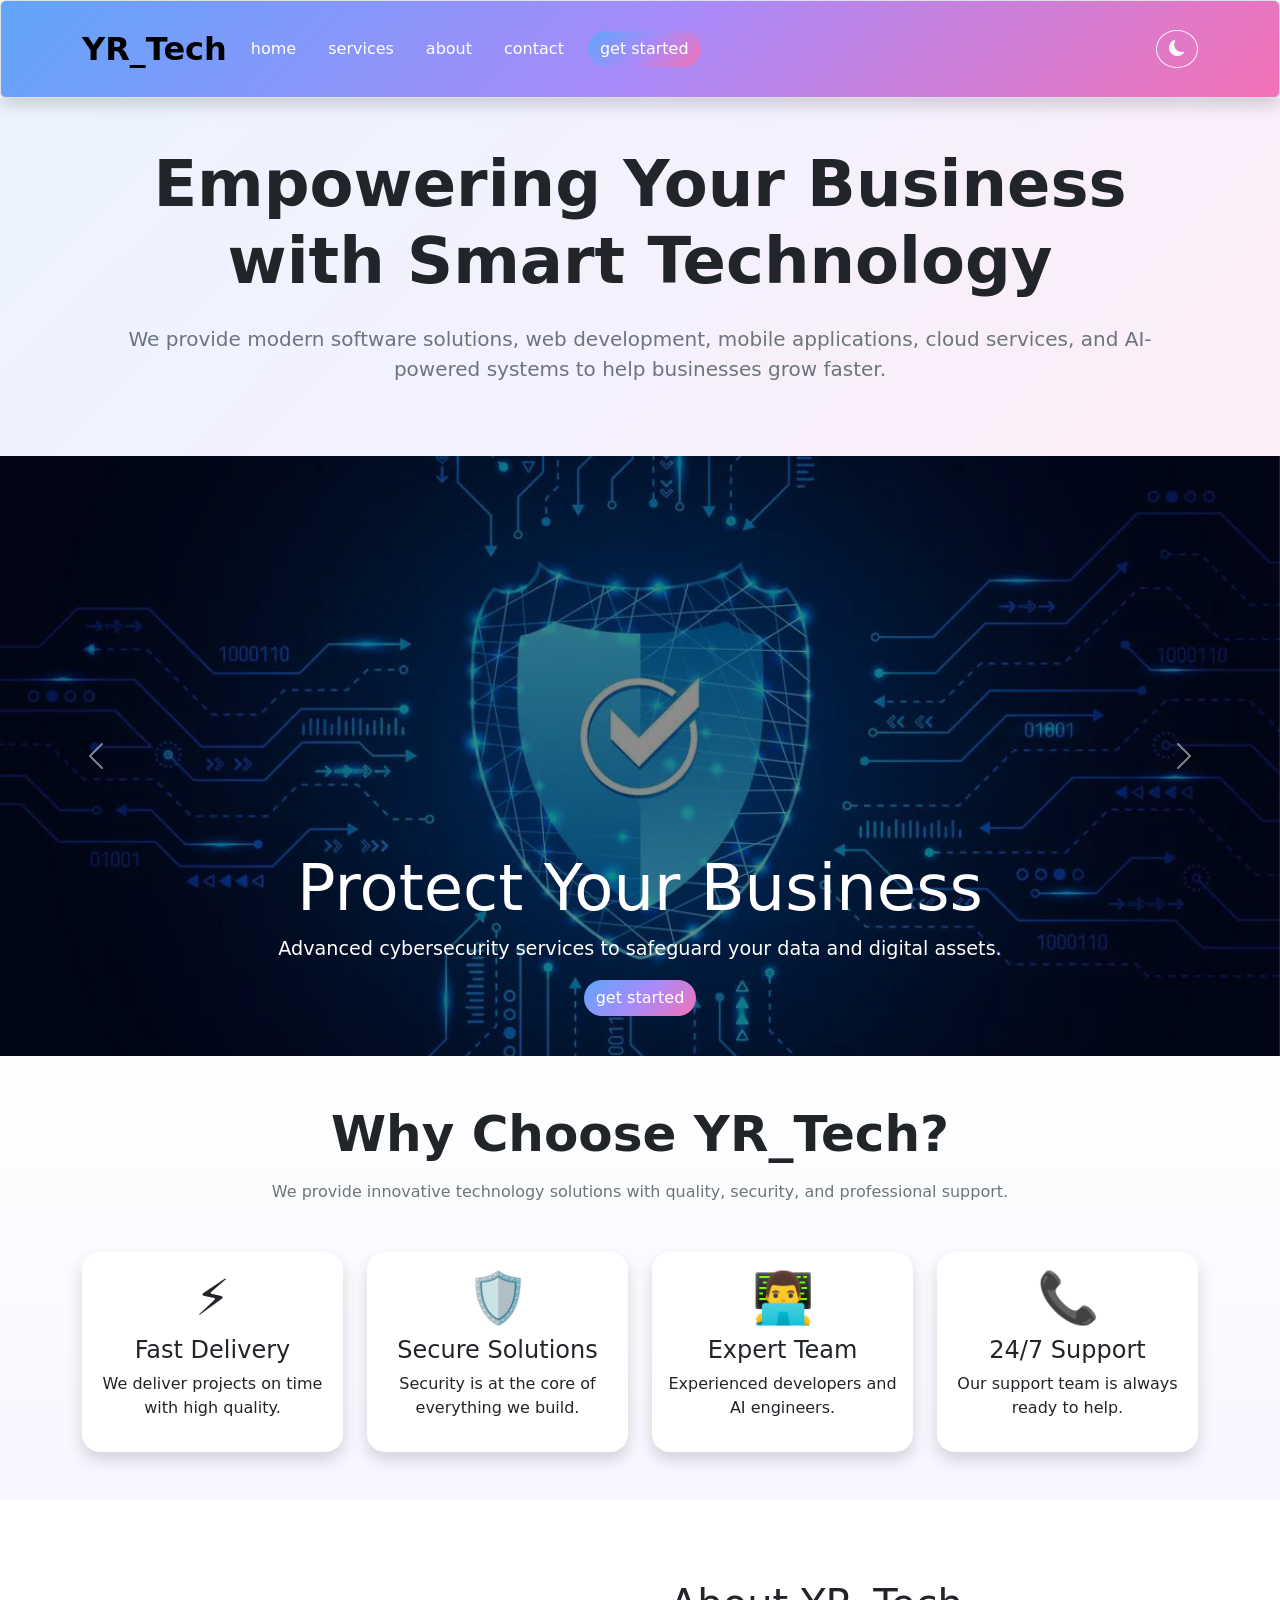
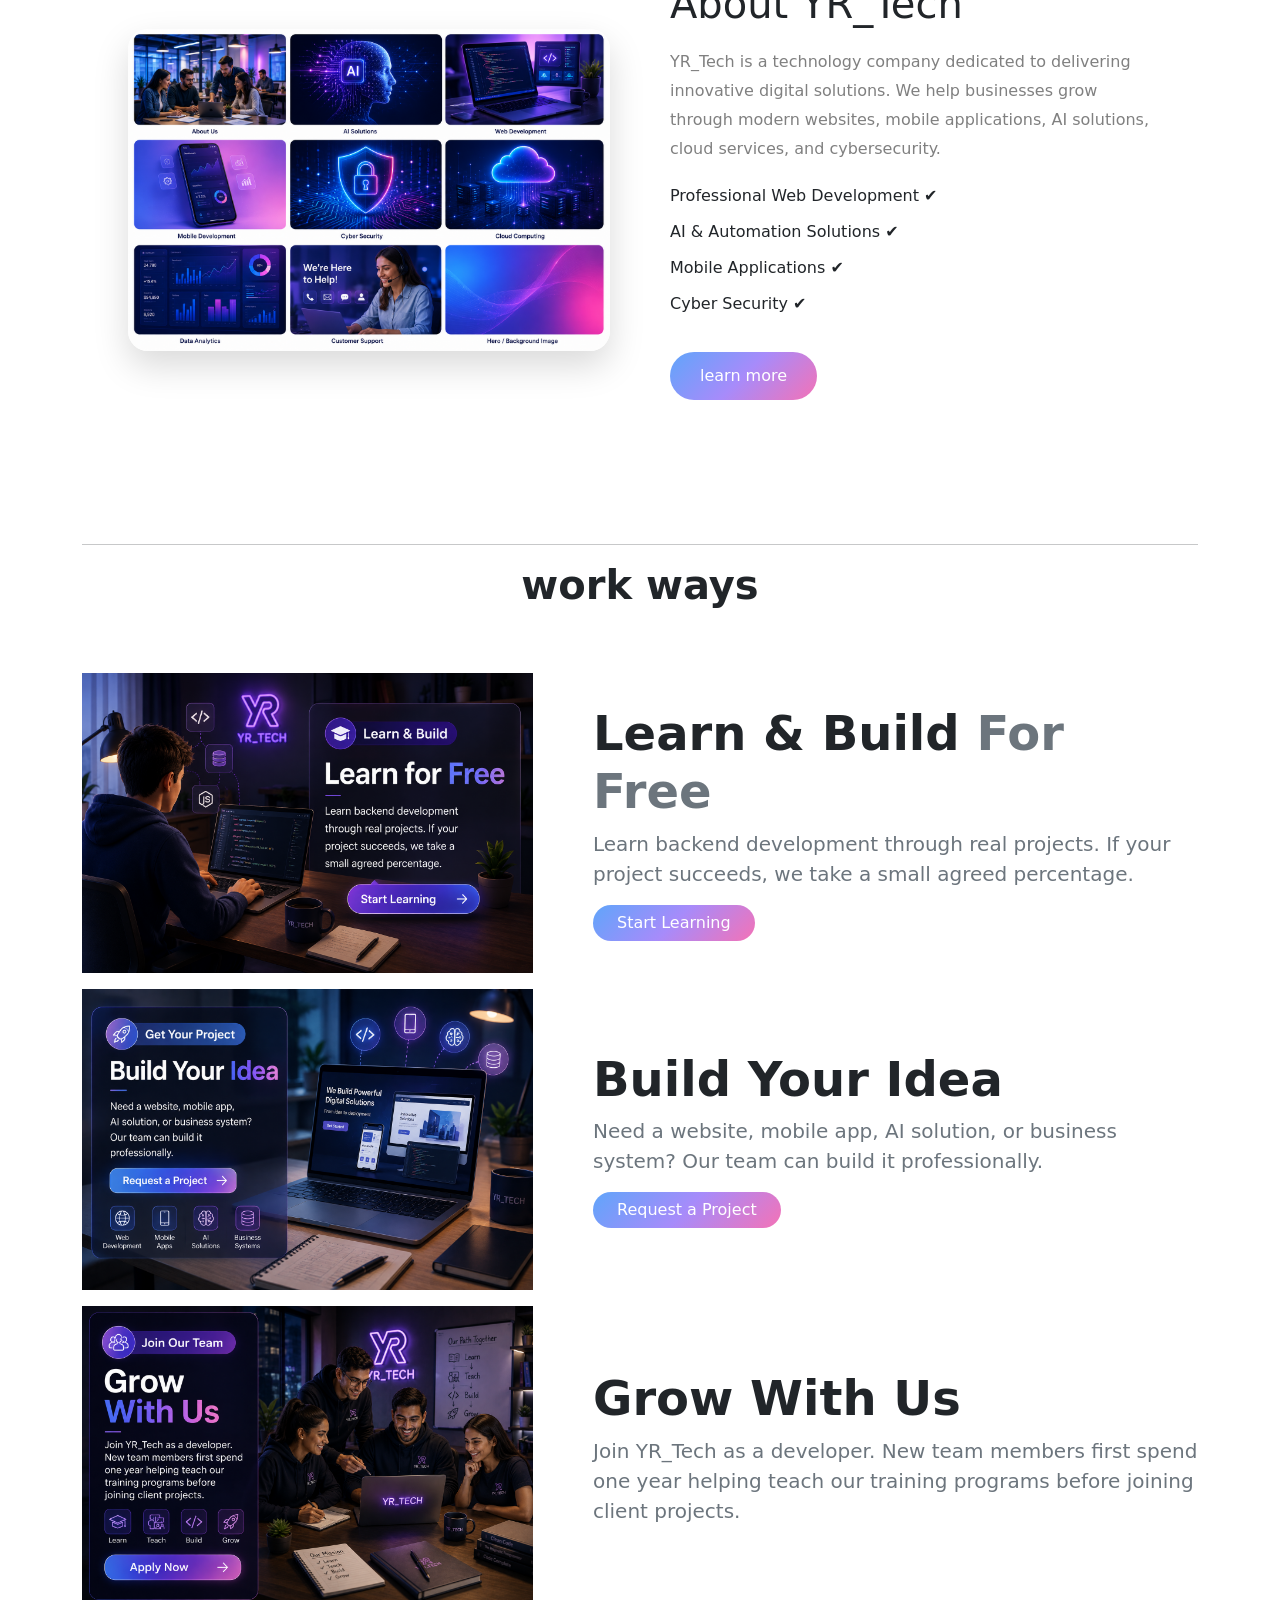
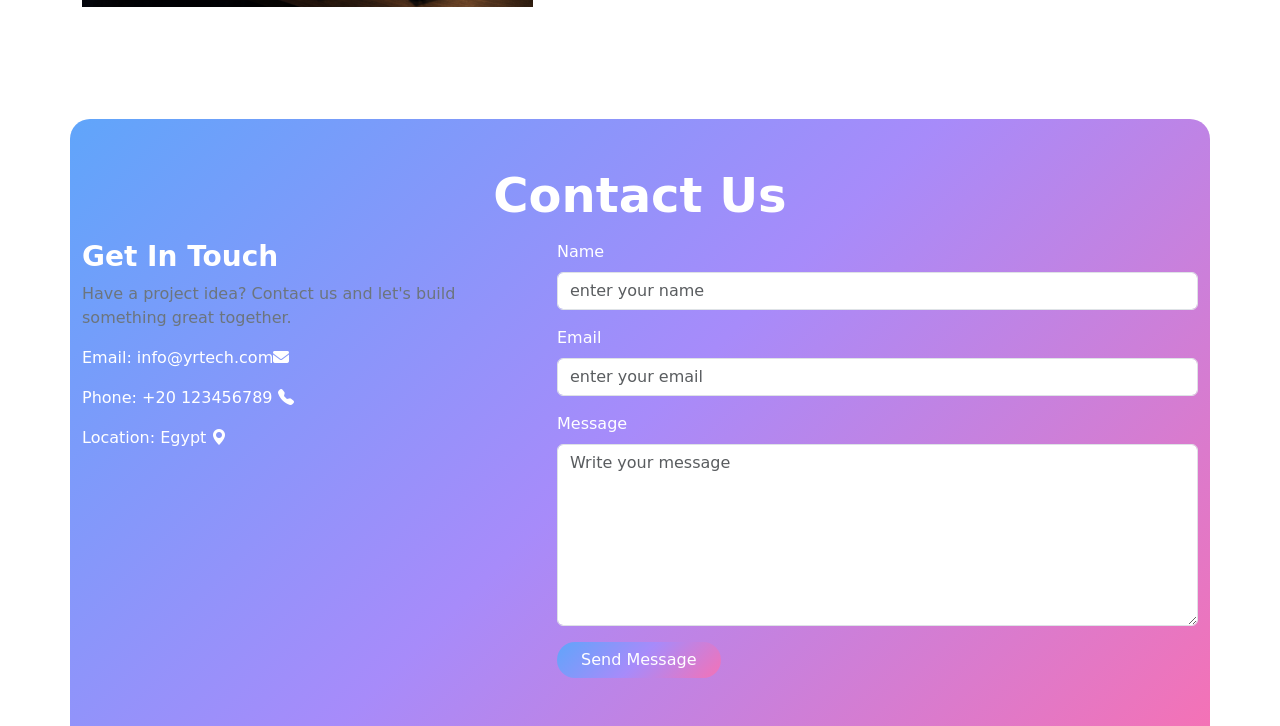
==== commit b20caea5: "update" ====
--- a/Task2/index.html
+++ b/Task2/index.html
@@ -190,8 +190,9 @@
             </div>
         </div>
     </section>
-    <section class="container py-5">
-        <hr class="work-ways">  
+    <section class="container py-5" id="work-ways">
+        <hr class="work-ways"> 
+        <h1 class="text-center fw-bold mb-3">work ways</h1> 
         <div class="row align-items-center py-5">
             <div class="col-lg-5">
                 <img src="images/844026c0-cab2-46b3-9360-dc293652b7c2.png" class="img-fluid mb-3">
--- a/Task2/style.css
+++ b/Task2/style.css
@@ -138,7 +138,7 @@
 
 }
 }
-.offcanvas-headerr{
+.offcanvas-header{
    color: white;
     background: linear-gradient(135deg,#60A5FA,#A78BFA,#F472B6);
 }
@@ -147,4 +147,168 @@
 }
 .offcanvas-body{
     background-color: #f8f9fa;
+}
+.hero{
+    background: linear-gradient(135deg,
+    rgba(96,165,250,.12),
+    rgba(167,139,250,.12),
+    rgba(244,114,182,.12));
+
+    padding: 100px 10%;
+}
+.my_button,
+.about-btn,
+.btn-primary{
+    background: linear-gradient(135deg,#60A5FA,#A78BFA,#F472B6);
+    border: none;
+    color: white;
+    transition: .3s;
+}
+.my_button:hover,
+.about-btn:hover,
+.btn-primary:hover{
+
+    transform: translateY(-4px);
+    box-shadow: 0 10px 25px rgba(167,139,250,.4);
+
+    background: linear-gradient(135deg,
+    #4F9CF9,
+    #8B5CF6,
+    #EC4899);
+}
+#why-us{
+    background: linear-gradient(to bottom,
+    #ffffff,
+    #f6f7ff);
+}
+#why-us .card{
+    border: none;
+    border-radius: 18px;
+    transition: .3s;
+}
+
+#why-us .card:hover{
+    transform: translateY(-10px);
+    box-shadow: 0 15px 35px rgba(96,165,250,.2);
+}
+footer{
+    background: linear-gradient(135deg,
+    #60A5FA,
+    #A78BFA,
+    #F472B6);
+
+    color: white;
+    border-radius: 20px 20px 0 0;
+}
+footer p,
+footer label,
+footer h2,
+footer h3{
+    color:white;
+}
+.offcanvas-header{
+    background: linear-gradient(135deg,
+    #60A5FA,
+    #A78BFA,
+    #F472B6);
+
+    color:white;
+}
+.offcanvas-body{
+    background:#f8f9ff;
+}
+
+.section-title{
+
+    background: linear-gradient(135deg,#60A5FA,#A78BFA,#F472B6);
+
+    -webkit-background-clip:text;
+    -webkit-text-fill-color:transparent;
+}
+
+.nav-link{
+    color:white;
+    transition:.3s;
+}
+
+.nav-link:hover{
+    color:#FFF5FA;
+}
+#work-ways .col-lg-5,
+#work-ways .col-lg-7{
+    transition: .3s;
+}
+
+#work-ways .col-lg-5:hover,
+#work-ways .col-lg-7:hover{
+    transform: translateY(-6px);
+}
+.dark-mode #why-us{
+    background: #212529;
+}
+
+.dark-mode #why-us .card{
+    background: #343a40;
+    color: white;
+}
+
+.dark-mode #why-us p{
+    color: #dee2e6;
+}
+
+.dark-mode #why-us h1,
+.dark-mode #why-us h4{
+    color: white;
+}
+.dark-mode .hero{
+    background: #121212;
+}
+
+.dark-mode .hero p{
+    color: #d1d5db !important;
+}
+.dark-mode .about-us{
+    background: #121212;
+}
+
+.dark-mode .about-content p,
+.dark-mode .about-content li{
+    color: #d1d5db;
+}
+.dark-mode #work-ways{
+    background: #121212;
+}
+
+.dark-mode #work-ways p,
+.dark-mode #work-ways h2,
+.dark-mode #work-ways h1,
+.dark-mode #work-ways span{
+    color: white !important;
+}
+
+.dark-mode #work-ways .text-secondary{
+    color: #d1d5db !important;
+}
+.dark-mode footer{
+    background: #1f2937;
+}
+
+.dark-mode footer p,
+.dark-mode footer h2,
+.dark-mode footer h3,
+.dark-mode footer label{
+    color: white !important;
+}
+.dark-mode .offcanvas-body{
+    background: #212529;
+    color: white;
+}
+.dark-mode .form-control{
+    background: #343a40;
+    color: white;
+    border-color: #495057;
+}
+
+.dark-mode .form-control::placeholder{
+    color: #adb5bd;
 }
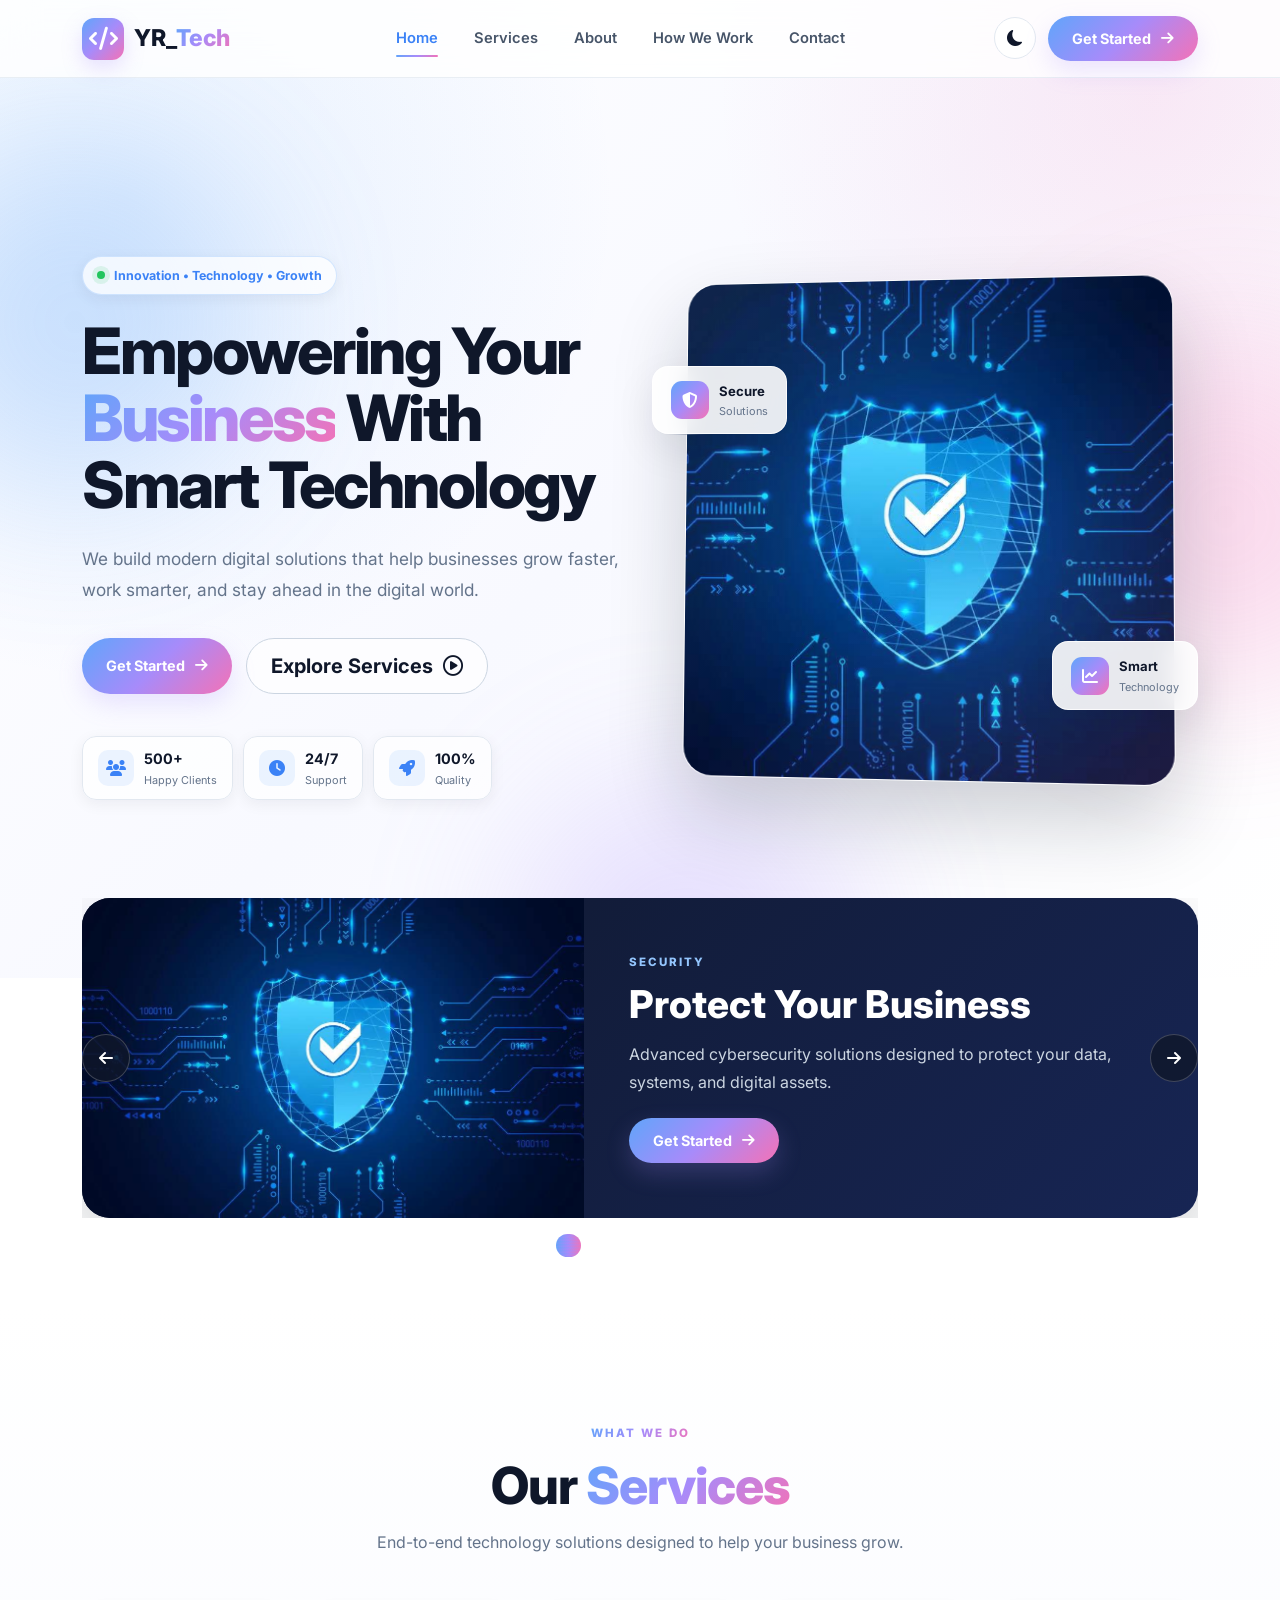
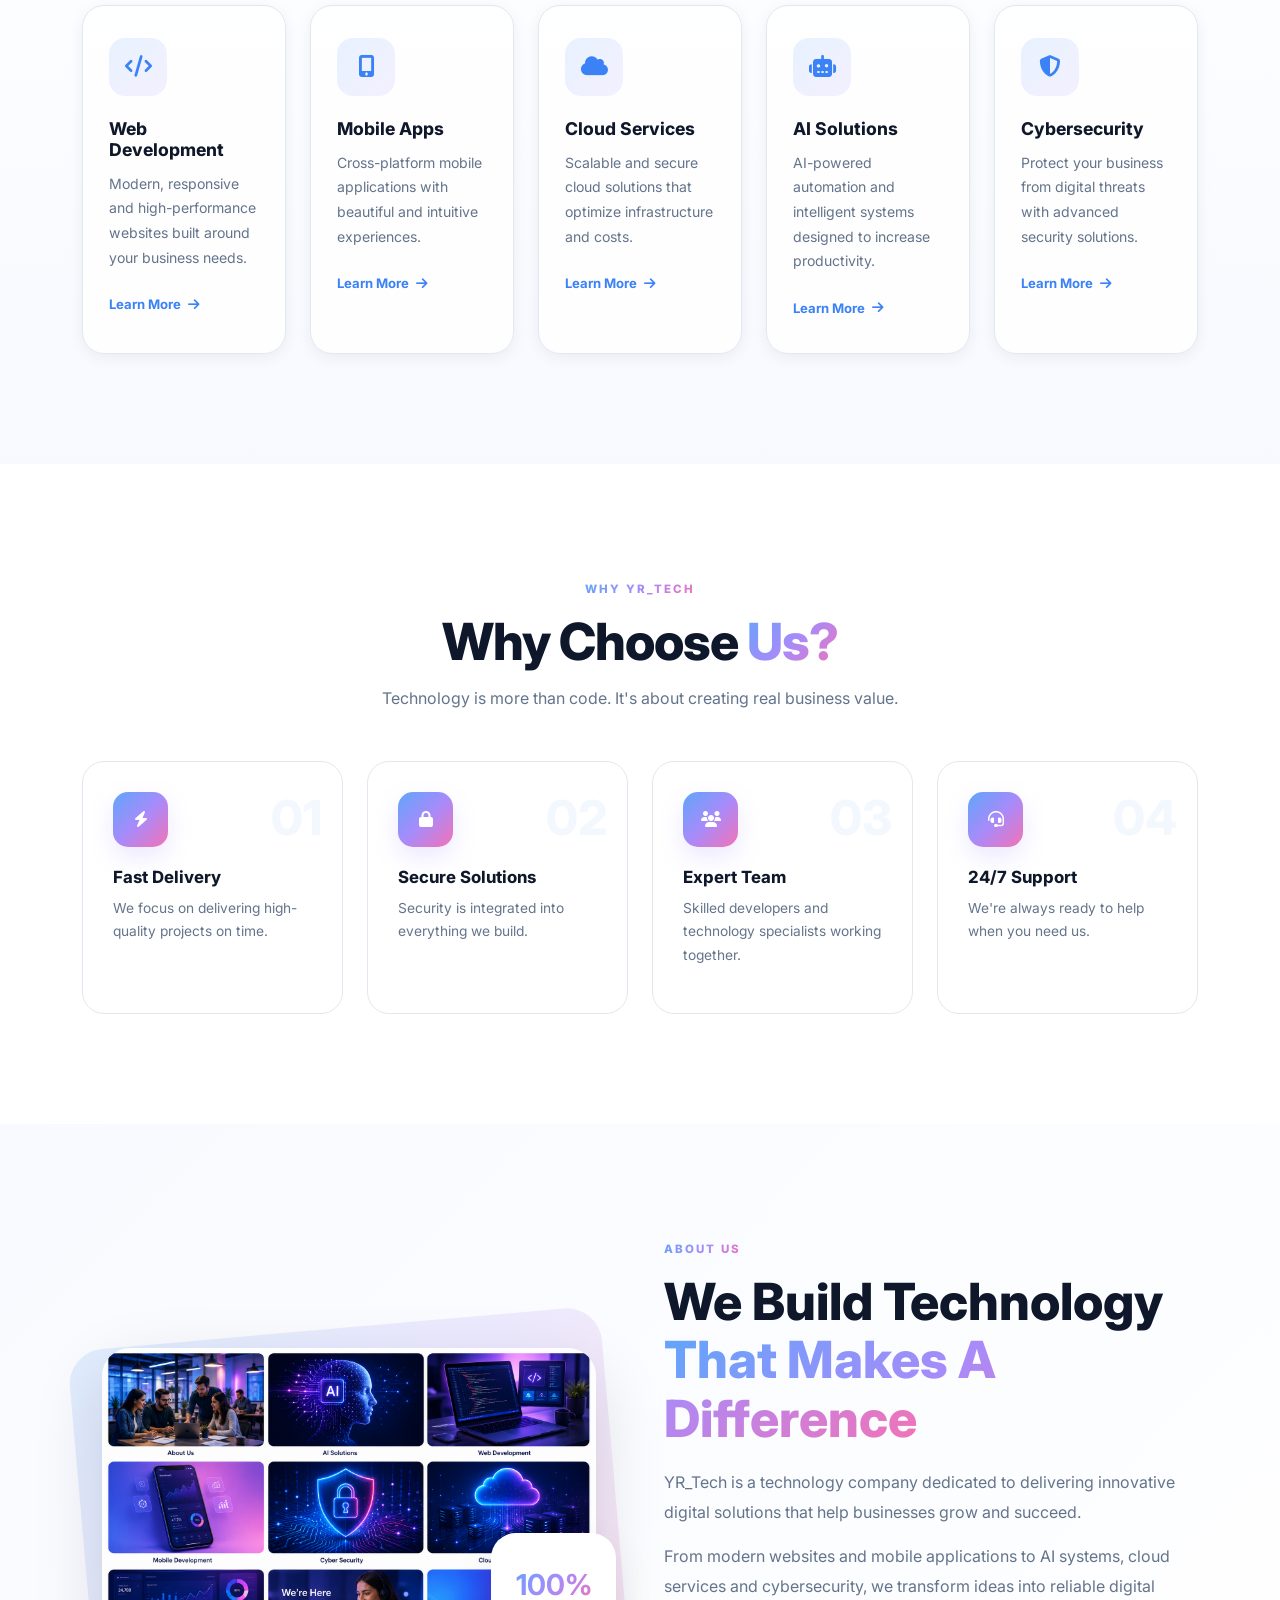
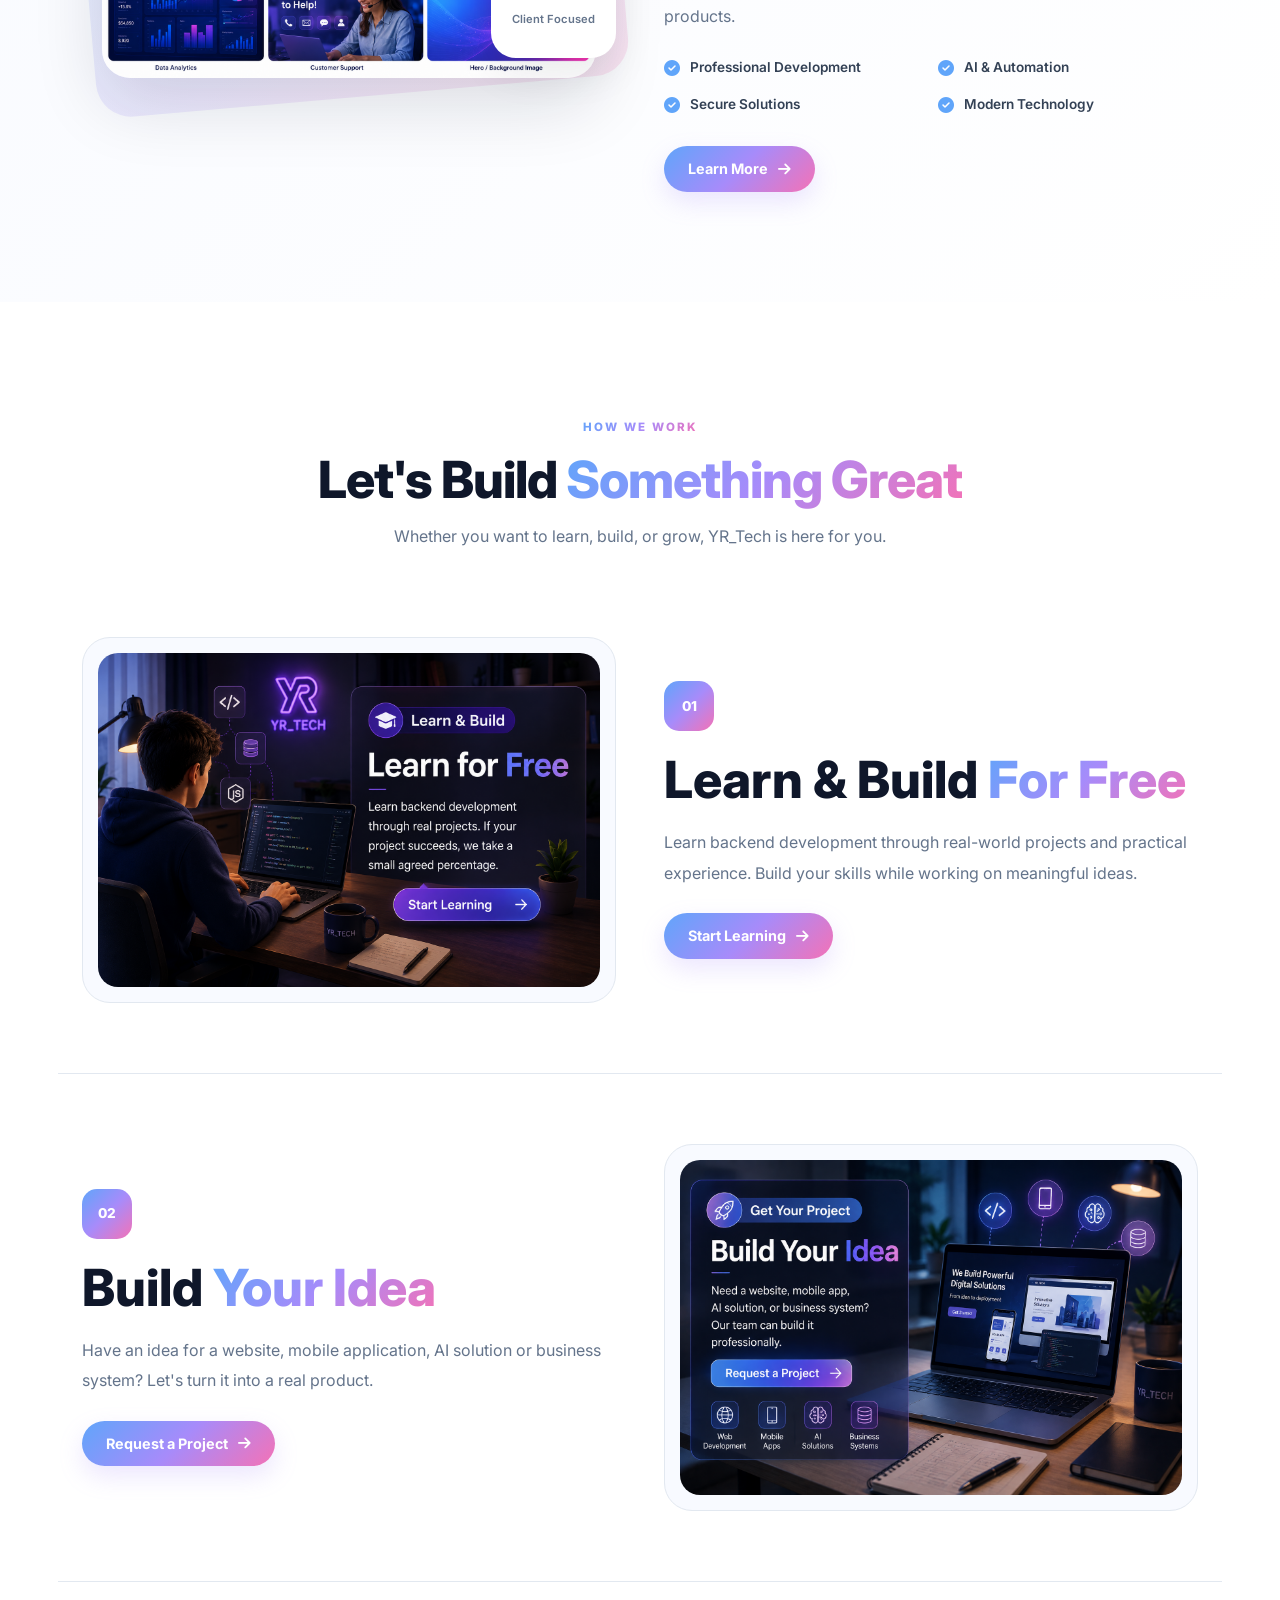
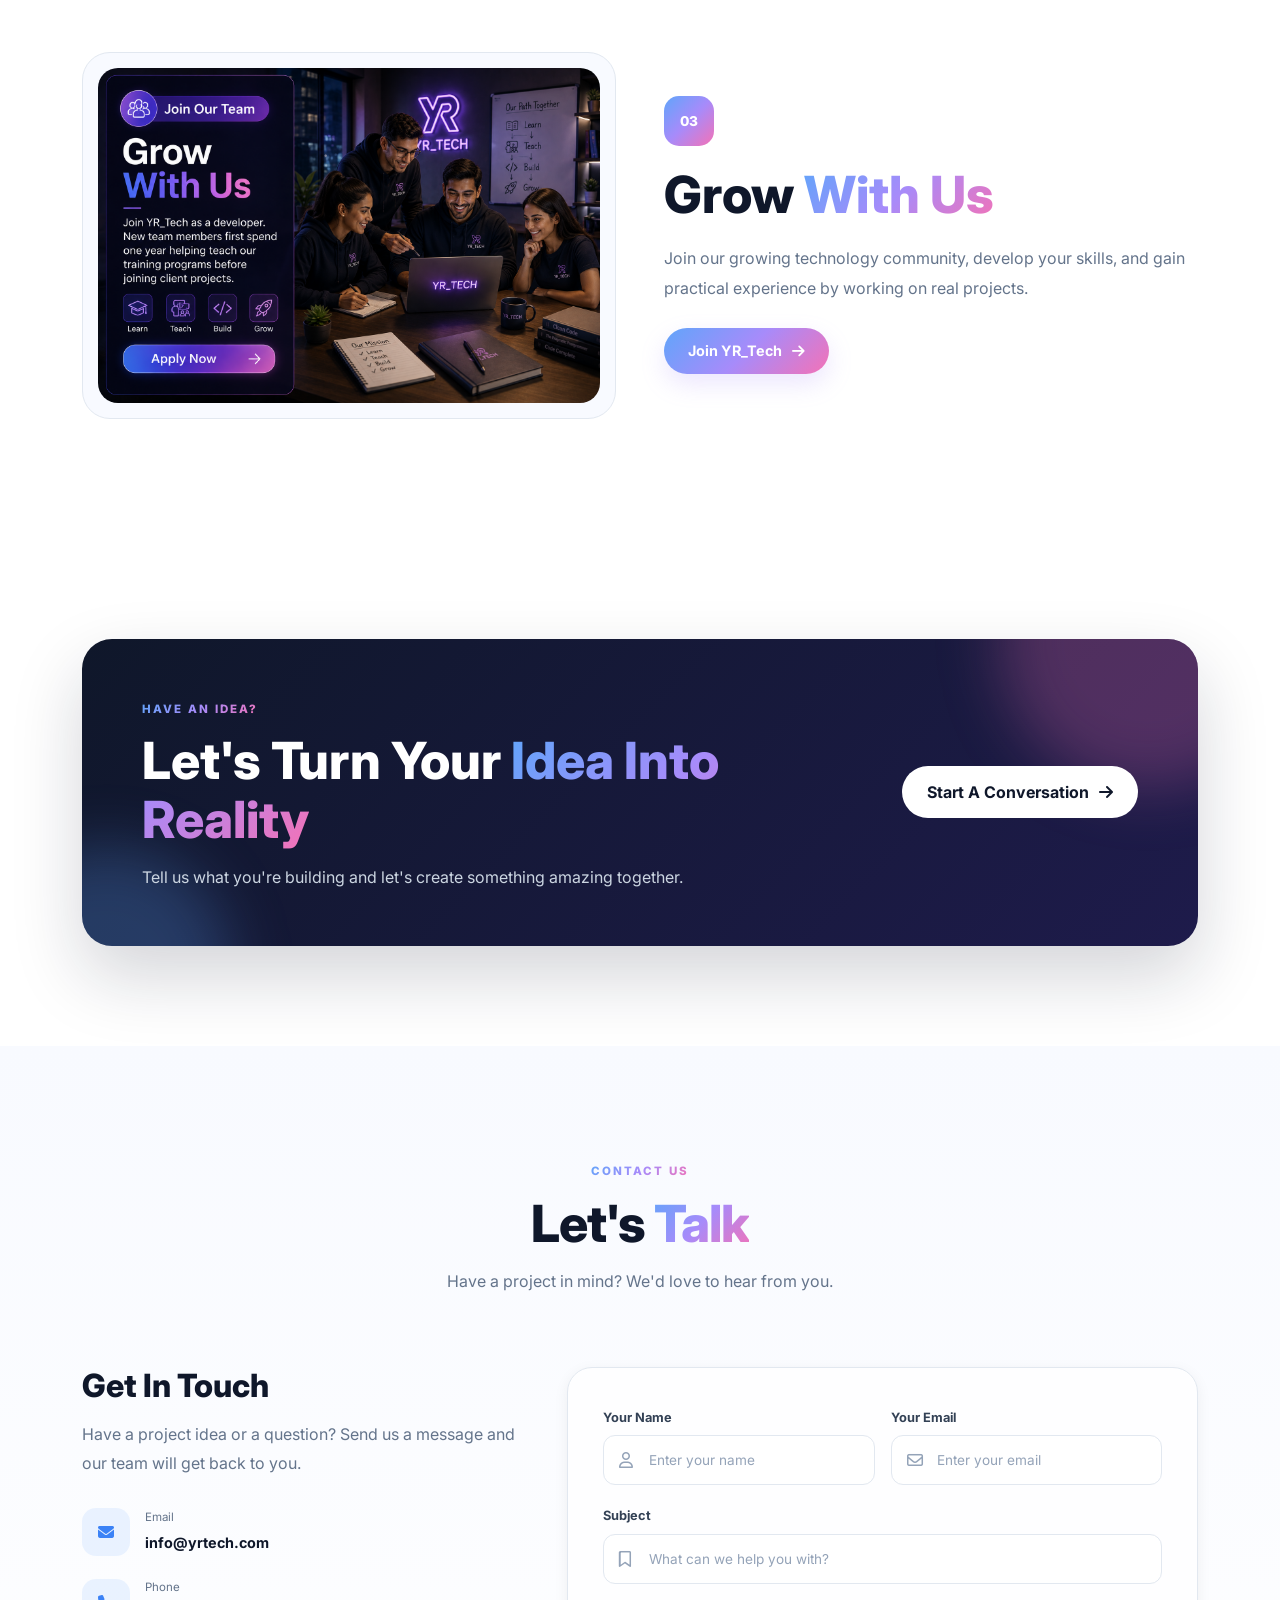
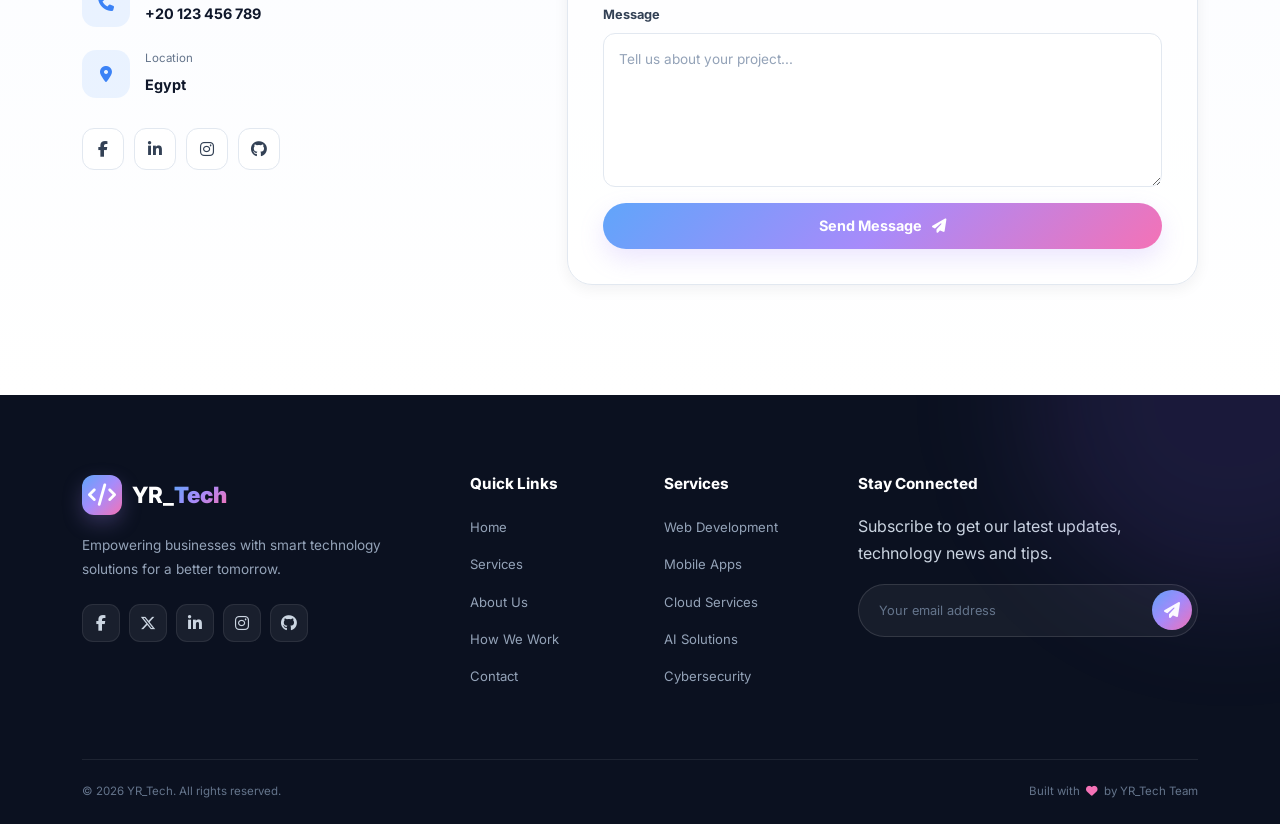
==== commit f9388bff: "Finish NTI tasks" ====
--- a/Task2/index.html
+++ b/Task2/index.html
@@ -1,313 +1,2127 @@
 <!DOCTYPE html>
-<html>
-    <head>
-        <meta charset="UTF-8">
-        <meta name="viewport" content="width=device-width, initial-scale=1.0">
-        <title>YR_Tech</title>
-        <link rel="stylesheet" href="https://cdnjs.cloudflare.com/ajax/libs/font-awesome/6.7.2/css/all.min.css">
-
-        <link href="https://cdn.jsdelivr.net/npm/bootstrap@5.3.8/dist/css/bootstrap.min.css" rel="stylesheet" integrity="sha384-sRIl4kxILFvY47J16cr9ZwB07vP4J8+LH7qKQnuqkuIAvNWLzeN8tE5YBujZqJLB" crossorigin="anonymous">
-        <link rel="stylesheet" href="https://cdn.jsdelivr.net/npm/bootstrap-icons@1.13.1/font/bootstrap-icons.min.css">
-
-        <link rel="stylesheet" href="style.css">
-        <!--علشان استخدم الجافاسكربت بتاعة البوتستراب-->
-        <script src="https://cdn.jsdelivr.net/npm/bootstrap@5.3.8/dist/js/bootstrap.bundle.min.js"></script>
-    </head>
-    <body>
-    <nav class="navbar  navbar-expand-lg bg-primary rounded  shadow border">
-        <div class="container d-flex justify-content-between">
-            <a class="navbar-brand py-3 fw-bold fs-2 " href="#">YR_Tech</a>
-            <button class="navbar-toggler" type="button" data-bs-toggle="collapse" data-bs-target="#navbarNav">
-                <span class="navbar-toggler-icon"></span>
+<html lang="en">
+
+<head>
+    <meta charset="UTF-8">
+
+    <meta name="viewport" content="width=device-width, initial-scale=1.0">
+
+    <meta name="description"
+        content="YR_Tech provides modern software solutions, web development, mobile applications, cloud services, cybersecurity, and AI-powered systems.">
+
+    <meta name="keywords"
+        content="YR_Tech, web development, AI, cybersecurity, mobile apps, cloud services, software">
+
+    <meta name="author" content="YR_Tech">
+
+    <title>YR_Tech | Smart Technology Solutions</title>
+
+    <!-- ==================== FONTS ==================== -->
+
+    <link rel="preconnect" href="https://fonts.googleapis.com">
+    <link rel="preconnect" href="https://fonts.gstatic.com" crossorigin>
+
+    <link
+        href="https://fonts.googleapis.com/css2?family=Inter:wght@400;500;600;700;800&display=swap"
+        rel="stylesheet">
+
+
+    <!-- ==================== FONT AWESOME ==================== -->
+
+    <link
+        rel="stylesheet"
+        href="https://cdnjs.cloudflare.com/ajax/libs/font-awesome/6.7.2/css/all.min.css">
+
+
+    <!-- ==================== BOOTSTRAP ==================== -->
+
+    <link
+        href="https://cdn.jsdelivr.net/npm/bootstrap@5.3.8/dist/css/bootstrap.min.css"
+        rel="stylesheet"
+        integrity="sha384-sRIl4kxILFvY47J16cr9ZwB07vP4J8+LH7qKQnuqkuIAvNWLzeN8tE5YBujZqJLB"
+        crossorigin="anonymous">
+
+
+    <!-- ==================== BOOTSTRAP ICONS ==================== -->
+
+    <link
+        rel="stylesheet"
+        href="https://cdn.jsdelivr.net/npm/bootstrap-icons@1.13.1/font/bootstrap-icons.min.css">
+
+
+    <!-- ==================== CUSTOM CSS ==================== -->
+
+    <link rel="stylesheet" href="style.css">
+
+</head>
+
+
+<body>
+
+
+    <!-- ========================================================= -->
+    <!--                       NAVBAR                              -->
+    <!-- ========================================================= -->
+
+    <header class="site-header">
+
+        <nav class="navbar navbar-expand-lg fixed-top">
+
+            <div class="container">
+
+                <!-- Logo -->
+
+                <a class="navbar-brand" href="#home">
+
+                    <span class="logo-icon">
+                        <i class="fa-solid fa-code"></i>
+                    </span>
+
+                    <span class="logo-text">
+                        YR_<span>Tech</span>
+                    </span>
+
+                </a>
+
+
+                <!-- Mobile Menu Button -->
+
+                <button
+                    class="navbar-toggler"
+                    type="button"
+                    data-bs-toggle="collapse"
+                    data-bs-target="#mainNavbar"
+                    aria-controls="mainNavbar"
+                    aria-expanded="false"
+                    aria-label="Toggle navigation">
+
+                    <i class="fa-solid fa-bars"></i>
+
+                </button>
+
+
+                <!-- Navigation -->
+
+                <div
+                    class="collapse navbar-collapse"
+                    id="mainNavbar">
+
+                    <ul class="navbar-nav mx-auto mb-2 mb-lg-0">
+
+                        <li class="nav-item">
+                            <a class="nav-link active" href="#home">
+                                Home
+                            </a>
+                        </li>
+
+                        <li class="nav-item">
+                            <a class="nav-link" href="#services">
+                                Services
+                            </a>
+                        </li>
+
+                        <li class="nav-item">
+                            <a class="nav-link" href="#about">
+                                About
+                            </a>
+                        </li>
+
+                        <li class="nav-item">
+                            <a class="nav-link" href="#work">
+                                How We Work
+                            </a>
+                        </li>
+
+                        <li class="nav-item">
+                            <a class="nav-link" href="#contact">
+                                Contact
+                            </a>
+                        </li>
+
+                    </ul>
+
+
+                    <!-- Navbar Actions -->
+
+                    <div class="navbar-actions">
+
+                        <button
+                            class="theme-toggle"
+                            id="themeToggle"
+                            type="button"
+                            aria-label="Toggle dark mode">
+
+                            <i class="bi bi-moon-fill"></i>
+
+                        </button>
+
+
+                        <a
+                            href="#contact"
+                            class="btn btn-primary-custom">
+
+                            Get Started
+
+                            <i class="fa-solid fa-arrow-right"></i>
+
+                        </a>
+
+                    </div>
+
+                </div>
+
+            </div>
+
+        </nav>
+
+    </header>
+
+
+
+    <!-- ========================================================= -->
+    <!--                       HERO                                 -->
+    <!-- ========================================================= -->
+
+    <main>
+
+        <section
+            id="home"
+            class="hero-section">
+
+            <div class="hero-background">
+
+                <span class="glow glow-one"></span>
+                <span class="glow glow-two"></span>
+                <span class="glow glow-three"></span>
+
+            </div>
+
+
+            <div class="container">
+
+                <div class="row align-items-center min-vh-100">
+
+                    <!-- Hero Content -->
+
+                    <div class="col-lg-6">
+
+                        <div class="hero-content">
+
+                            <span class="hero-badge">
+
+                                <span class="status-dot"></span>
+
+                                Innovation • Technology • Growth
+
+                            </span>
+
+
+                            <h1>
+
+                                Empowering Your
+                                <span>Business</span>
+                                With Smart Technology
+
+                            </h1>
+
+
+                            <p class="hero-description">
+
+                                We build modern digital solutions that help
+                                businesses grow faster, work smarter, and
+                                stay ahead in the digital world.
+
+                            </p>
+
+
+                            <!-- Hero Buttons -->
+
+                            <div class="hero-buttons">
+
+                                <a
+                                    href="#contact"
+                                    class="btn btn-primary-custom btn-lg">
+
+                                    Get Started
+
+                                    <i class="fa-solid fa-arrow-right"></i>
+
+                                </a>
+
+
+                                <a
+                                    href="#services"
+                                    class="btn btn-outline-custom btn-lg">
+
+                                    Explore Services
+
+                                    <i class="fa-regular fa-circle-play"></i>
+
+                                </a>
+
+                            </div>
+
+
+                            <!-- Trust Stats -->
+
+                            <div class="hero-trust">
+
+                                <div class="trust-item">
+
+                                    <div class="trust-icon">
+                                        <i class="fa-solid fa-users"></i>
+                                    </div>
+
+                                    <div>
+                                        <strong>500+</strong>
+                                        <span>Happy Clients</span>
+                                    </div>
+
+                                </div>
+
+
+                                <div class="trust-item">
+
+                                    <div class="trust-icon">
+                                        <i class="fa-solid fa-clock"></i>
+                                    </div>
+
+                                    <div>
+                                        <strong>24/7</strong>
+                                        <span>Support</span>
+                                    </div>
+
+                                </div>
+
+
+                                <div class="trust-item">
+
+                                    <div class="trust-icon">
+                                        <i class="fa-solid fa-rocket"></i>
+                                    </div>
+
+                                    <div>
+                                        <strong>100%</strong>
+                                        <span>Quality</span>
+                                    </div>
+
+                                </div>
+
+                            </div>
+
+                        </div>
+
+                    </div>
+
+
+                    <!-- Hero Image -->
+
+                    <div class="col-lg-6">
+
+                        <div class="hero-visual">
+
+                            <div class="hero-image-wrapper">
+
+                                <img
+                                    src="images/TDRXUd8LNerAm__oQ1cXJBQyaw7iYk-OWBTCRZfiaVJ3BqA0TqF_R0aq5yglEu0jM9AMDWA4ucNvyEupHduOuPk9Xei6P1MZ-ud9P98myls29dApwNEHyX1h9J0Y3W8PFIWM8Bqz57lAdBBGUo49m5lJlnTzBGdi-V31ZpDDLcoITsuQHfyp4aOAygm77qw.jfif"
+                                    alt="YR_Tech Technology Solutions"
+                                    loading="eager">
+
+                            </div>
+
+
+                            <!-- Floating Card -->
+
+                            <div class="floating-card card-one">
+
+                                <div class="floating-icon">
+                                    <i class="fa-solid fa-shield-halved"></i>
+                                </div>
+
+                                <div>
+                                    <strong>Secure</strong>
+                                    <span>Solutions</span>
+                                </div>
+
+                            </div>
+
+
+                            <div class="floating-card card-two">
+
+                                <div class="floating-icon">
+                                    <i class="fa-solid fa-chart-line"></i>
+                                </div>
+
+                                <div>
+                                    <strong>Smart</strong>
+                                    <span>Technology</span>
+                                </div>
+
+                            </div>
+
+                        </div>
+
+                    </div>
+
+                </div>
+
+            </div>
+
+        </section>
+
+
+
+        <!-- ========================================================= -->
+        <!--                    SERVICES CAROUSEL                       -->
+        <!-- ========================================================= -->
+
+        <section class="featured-section">
+
+            <div class="container">
+
+                <div
+                    id="heroCarousel"
+                    class="carousel slide featured-carousel"
+                    data-bs-ride="carousel">
+
+
+                    <!-- Indicators -->
+
+                    <div class="carousel-indicators">
+
+                        <button
+                            type="button"
+                            data-bs-target="#heroCarousel"
+                            data-bs-slide-to="0"
+                            class="active"
+                            aria-current="true"
+                            aria-label="Slide 1">
+                        </button>
+
+                        <button
+                            type="button"
+                            data-bs-target="#heroCarousel"
+                            data-bs-slide-to="1"
+                            aria-label="Slide 2">
+                        </button>
+
+                        <button
+                            type="button"
+                            data-bs-target="#heroCarousel"
+                            data-bs-slide-to="2"
+                            aria-label="Slide 3">
+                        </button>
+
+                        <button
+                            type="button"
+                            data-bs-target="#heroCarousel"
+                            data-bs-slide-to="3"
+                            aria-label="Slide 4">
+                        </button>
+
+                        <button
+                            type="button"
+                            data-bs-target="#heroCarousel"
+                            data-bs-slide-to="4"
+                            aria-label="Slide 5">
+                        </button>
+
+                    </div>
+
+
+                    <div class="carousel-inner">
+
+
+                        <!-- Slide 1 -->
+
+                        <div class="carousel-item active">
+
+                            <div class="featured-card">
+
+                                <div class="featured-image">
+
+                                    <img
+                                        src="images/TDRXUd8LNerAm__oQ1cXJBQyaw7iYk-OWBTCRZfiaVJ3BqA0TqF_R0aq5yglEu0jM9AMDWA4ucNvyEupHduOuPk9Xei6P1MZ-ud9P98myls29dApwNEHyX1h9J0Y3W8PFIWM8Bqz57lAdBBGUo49m5lJlnTzBGdi-V31ZpDDLcoITsuQHfyp4aOAygm77qw.jfif"
+                                        alt="Cybersecurity">
+
+                                </div>
+
+                                <div class="featured-content">
+
+                                    <span class="small-label">
+                                        SECURITY
+                                    </span>
+
+                                    <h2>
+                                        Protect Your Business
+                                    </h2>
+
+                                    <p>
+                                        Advanced cybersecurity solutions
+                                        designed to protect your data,
+                                        systems, and digital assets.
+                                    </p>
+
+                                    <a
+                                        href="#contact"
+                                        class="btn btn-primary-custom">
+
+                                        Get Started
+
+                                        <i class="fa-solid fa-arrow-right"></i>
+
+                                    </a>
+
+                                </div>
+
+                            </div>
+
+                        </div>
+
+
+                        <!-- Slide 2 -->
+
+                        <div class="carousel-item">
+
+                            <div class="featured-card">
+
+                                <div class="featured-image">
+
+                                    <img
+                                        src="images/v0hDJ1HIZQqNIqGRqcv6DehEd3rawHgBNzB0-gl8aNAKn4xufXaqPbNHoXXy1TTMBiJMqYi9uGNCclGeiuJBHA8YISUDReHtRM_eou9MbkB_d79g2OwlH8_Va_JiSp63EYhiZdKZcKxuDSB-Vi7pmIn9d_5vkdxoPQ5_P8Zf5pTxUjRE6VRpJ8BqyBIElm3.jfif"
+                                        alt="Web Development">
+
+                                </div>
+
+                                <div class="featured-content">
+
+                                    <span class="small-label">
+                                        DEVELOPMENT
+                                    </span>
+
+                                    <h2>
+                                        Build Powerful Websites
+                                    </h2>
+
+                                    <p>
+                                        Fast, responsive, modern and secure
+                                        websites tailored to your business.
+                                    </p>
+
+                                    <a
+                                        href="#contact"
+                                        class="btn btn-primary-custom">
+
+                                        Start Your Project
+
+                                        <i class="fa-solid fa-arrow-right"></i>
+
+                                    </a>
+
+                                </div>
+
+                            </div>
+
+                        </div>
+
+
+                        <!-- Slide 3 -->
+
+                        <div class="carousel-item">
+
+                            <div class="featured-card">
+
+                                <div class="featured-image">
+
+                                    <img
+                                        src="images/4IGM-pOCYIhX3OHqN-5FL8hZrV3jREj6t8YD4DdX7CizL2P55qLP7KJD2mKo6r4o32hwxEdiEraaU_QHRj2ulla_6knvJk0yglCPhY2jZfvJvgV2fYB-Vgz032upcjEqnpwnfbOVOedvTJqa1u3aZfkmXI4EiEQWbuxtUYld_UlY9G6fN-X0sUetXjpSeIW.jfif"
+                                        alt="Artificial Intelligence">
+
+                                </div>
+
+                                <div class="featured-content">
+
+                                    <span class="small-label">
+                                        ARTIFICIAL INTELLIGENCE
+                                    </span>
+
+                                    <h2>
+                                        AI That Works For You
+                                    </h2>
+
+                                    <p>
+                                        Intelligent automation, AI assistants,
+                                        and smart systems that improve productivity.
+                                    </p>
+
+                                    <a
+                                        href="#contact"
+                                        class="btn btn-primary-custom">
+
+                                        Explore AI
+
+                                        <i class="fa-solid fa-arrow-right"></i>
+
+                                    </a>
+
+                                </div>
+
+                            </div>
+
+                        </div>
+
+
+                        <!-- Slide 4 -->
+
+                        <div class="carousel-item">
+
+                            <div class="featured-card">
+
+                                <div class="featured-image">
+
+                                    <img
+                                        src="images/k2jXV9R0AsgXgw6i74W83Kh62lhmHV2UTdCqvtkD3YuPriQ2IPQqVQB16fxFqVJY4-YADQ4iM8Jl2_rTqARsLxrCSXpddKnMdVNoRQ5128Cx33kG2ZgbYxNs3loMte1SX-VnG156m0b3rWv7V5jR2nfqLho2OqWptR-y7MlSzadrriN_Jun32e1K6QORaq4.jfif"
+                                        alt="Mobile Applications">
+
+                                </div>
+
+                                <div class="featured-content">
+
+                                    <span class="small-label">
+                                        MOBILE
+                                    </span>
+
+                                    <h2>
+                                        Mobile Apps That Inspire
+                                    </h2>
+
+                                    <p>
+                                        High-quality mobile applications
+                                        with beautiful user experiences.
+                                    </p>
+
+                                    <a
+                                        href="#contact"
+                                        class="btn btn-primary-custom">
+
+                                        Build Your App
+
+                                        <i class="fa-solid fa-arrow-right"></i>
+
+                                    </a>
+
+                                </div>
+
+                            </div>
+
+                        </div>
+
+
+                        <!-- Slide 5 -->
+
+                        <div class="carousel-item">
+
+                            <div class="featured-card">
+
+                                <div class="featured-image">
+
+                                    <img
+                                        src="images/cZ08JrY9pgQrqdQD1FI3BJ0quAULlpnxuedJ7JKN0x4oCbMRsIvsCRP_kMo3lFabzb4ZGfcQfidM45HsUie2aMbnRH5n0k21Y0hCLDXAeRiLVHMvAFGnewl-1kRUZccw3HiamcyWnH1FkA_TABUUn6KRoh7X-f_Ei8diuJIIHUHMcrDq5hvWZhwNEY8nNko.jfif"
+                                        alt="Business Analytics">
+
+                                </div>
+
+                                <div class="featured-content">
+
+                                    <span class="small-label">
+                                        DATA & ANALYTICS
+                                    </span>
+
+                                    <h2>
+                                        Turn Data Into Decisions
+                                    </h2>
+
+                                    <p>
+                                        Powerful analytics and business
+                                        intelligence to help your company grow.
+                                    </p>
+
+                                    <a
+                                        href="#contact"
+                                        class="btn btn-primary-custom">
+
+                                        Analyze Your Data
+
+                                        <i class="fa-solid fa-arrow-right"></i>
+
+                                    </a>
+
+                                </div>
+
+                            </div>
+
+                        </div>
+
+                    </div>
+
+
+                    <!-- Previous -->
+
+                    <button
+                        class="carousel-control-prev"
+                        type="button"
+                        data-bs-target="#heroCarousel"
+                        data-bs-slide="prev">
+
+                        <span class="carousel-arrow">
+                            <i class="fa-solid fa-arrow-left"></i>
+                        </span>
+
+                        <span class="visually-hidden">
+                            Previous
+                        </span>
+
+                    </button>
+
+
+                    <!-- Next -->
+
+                    <button
+                        class="carousel-control-next"
+                        type="button"
+                        data-bs-target="#heroCarousel"
+                        data-bs-slide="next">
+
+                        <span class="carousel-arrow">
+                            <i class="fa-solid fa-arrow-right"></i>
+                        </span>
+
+                        <span class="visually-hidden">
+                            Next
+                        </span>
+
+                    </button>
+
+                </div>
+
+            </div>
+
+        </section>
+
+
+
+        <!-- ========================================================= -->
+        <!--                    SERVICES                               -->
+        <!-- ========================================================= -->
+
+        <section
+            id="services"
+            class="services-section section-padding">
+
+            <div class="container">
+
+
+                <!-- Section Heading -->
+
+                <div class="section-heading text-center">
+
+                    <span class="section-tag">
+                        WHAT WE DO
+                    </span>
+
+                    <h2>
+                        Our
+                        <span>Services</span>
+                    </h2>
+
+                    <p>
+                        End-to-end technology solutions designed
+                        to help your business grow.
+                    </p>
+
+                </div>
+
+
+                <!-- Services -->
+
+                <div class="row g-4 mt-4">
+
+
+                    <!-- Web Development -->
+
+                    <div class="col-md-6 col-lg-4 col-xl">
+
+                        <article class="service-card">
+
+                            <div class="service-icon">
+
+                                <i class="fa-solid fa-code"></i>
+
+                            </div>
+
+                            <h3>
+                                Web Development
+                            </h3>
+
+                            <p>
+                                Modern, responsive and high-performance
+                                websites built around your business needs.
+                            </p>
+
+                            <a href="#contact">
+                                Learn More
+                                <i class="fa-solid fa-arrow-right"></i>
+                            </a>
+
+                        </article>
+
+                    </div>
+
+
+                    <!-- Mobile Apps -->
+
+                    <div class="col-md-6 col-lg-4 col-xl">
+
+                        <article class="service-card">
+
+                            <div class="service-icon">
+
+                                <i class="fa-solid fa-mobile-screen-button"></i>
+
+                            </div>
+
+                            <h3>
+                                Mobile Apps
+                            </h3>
+
+                            <p>
+                                Cross-platform mobile applications
+                                with beautiful and intuitive experiences.
+                            </p>
+
+                            <a href="#contact">
+                                Learn More
+                                <i class="fa-solid fa-arrow-right"></i>
+                            </a>
+
+                        </article>
+
+                    </div>
+
+
+                    <!-- Cloud -->
+
+                    <div class="col-md-6 col-lg-4 col-xl">
+
+                        <article class="service-card">
+
+                            <div class="service-icon">
+
+                                <i class="fa-solid fa-cloud"></i>
+
+                            </div>
+
+                            <h3>
+                                Cloud Services
+                            </h3>
+
+                            <p>
+                                Scalable and secure cloud solutions
+                                that optimize infrastructure and costs.
+                            </p>
+
+                            <a href="#contact">
+                                Learn More
+                                <i class="fa-solid fa-arrow-right"></i>
+                            </a>
+
+                        </article>
+
+                    </div>
+
+
+                    <!-- AI -->
+
+                    <div class="col-md-6 col-lg-4 col-xl">
+
+                        <article class="service-card">
+
+                            <div class="service-icon">
+
+                                <i class="fa-solid fa-robot"></i>
+
+                            </div>
+
+                            <h3>
+                                AI Solutions
+                            </h3>
+
+                            <p>
+                                AI-powered automation and intelligent
+                                systems designed to increase productivity.
+                            </p>
+
+                            <a href="#contact">
+                                Learn More
+                                <i class="fa-solid fa-arrow-right"></i>
+                            </a>
+
+                        </article>
+
+                    </div>
+
+
+                    <!-- Cybersecurity -->
+
+                    <div class="col-md-6 col-lg-4 col-xl">
+
+                        <article class="service-card">
+
+                            <div class="service-icon">
+
+                                <i class="fa-solid fa-shield-halved"></i>
+
+                            </div>
+
+                            <h3>
+                                Cybersecurity
+                            </h3>
+
+                            <p>
+                                Protect your business from digital threats
+                                with advanced security solutions.
+                            </p>
+
+                            <a href="#contact">
+                                Learn More
+                                <i class="fa-solid fa-arrow-right"></i>
+                            </a>
+
+                        </article>
+
+                    </div>
+
+                </div>
+
+            </div>
+
+        </section>
+
+
+
+        <!-- ========================================================= -->
+        <!--                    WHY CHOOSE US                          -->
+        <!-- ========================================================= -->
+
+        <section class="why-section section-padding">
+
+            <div class="container">
+
+
+                <div class="section-heading text-center">
+
+                    <span class="section-tag">
+                        WHY YR_TECH
+                    </span>
+
+                    <h2>
+                        Why Choose
+                        <span>Us?</span>
+                    </h2>
+
+                    <p>
+                        Technology is more than code.
+                        It's about creating real business value.
+                    </p>
+
+                </div>
+
+
+                <div class="row g-4 mt-4">
+
+
+                    <!-- Fast Delivery -->
+
+                    <div class="col-md-6 col-lg-3">
+
+                        <div class="why-card">
+
+                            <div class="why-number">
+                                01
+                            </div>
+
+                            <div class="why-icon">
+                                <i class="fa-solid fa-bolt"></i>
+                            </div>
+
+                            <h3>
+                                Fast Delivery
+                            </h3>
+
+                            <p>
+                                We focus on delivering high-quality
+                                projects on time.
+                            </p>
+
+                        </div>
+
+                    </div>
+
+
+                    <!-- Security -->
+
+                    <div class="col-md-6 col-lg-3">
+
+                        <div class="why-card">
+
+                            <div class="why-number">
+                                02
+                            </div>
+
+                            <div class="why-icon">
+                                <i class="fa-solid fa-lock"></i>
+                            </div>
+
+                            <h3>
+                                Secure Solutions
+                            </h3>
+
+                            <p>
+                                Security is integrated into
+                                everything we build.
+                            </p>
+
+                        </div>
+
+                    </div>
+
+
+                    <!-- Expert Team -->
+
+                    <div class="col-md-6 col-lg-3">
+
+                        <div class="why-card">
+
+                            <div class="why-number">
+                                03
+                            </div>
+
+                            <div class="why-icon">
+                                <i class="fa-solid fa-users"></i>
+                            </div>
+
+                            <h3>
+                                Expert Team
+                            </h3>
+
+                            <p>
+                                Skilled developers and technology
+                                specialists working together.
+                            </p>
+
+                        </div>
+
+                    </div>
+
+
+                    <!-- Support -->
+
+                    <div class="col-md-6 col-lg-3">
+
+                        <div class="why-card">
+
+                            <div class="why-number">
+                                04
+                            </div>
+
+                            <div class="why-icon">
+                                <i class="fa-solid fa-headset"></i>
+                            </div>
+
+                            <h3>
+                                24/7 Support
+                            </h3>
+
+                            <p>
+                                We're always ready to help
+                                when you need us.
+                            </p>
+
+                        </div>
+
+                    </div>
+
+                </div>
+
+            </div>
+
+        </section>
+
+
+
+        <!-- ========================================================= -->
+        <!--                    ABOUT                                   -->
+        <!-- ========================================================= -->
+
+        <section
+            id="about"
+            class="about-section section-padding">
+
+            <div class="container">
+
+                <div class="row align-items-center g-5">
+
+
+                    <!-- Image -->
+
+                    <div class="col-lg-6">
+
+                        <div class="about-image-wrapper">
+
+                            <div class="about-image-bg"></div>
+
+                            <img
+                                src="images/0e5d417a-e44b-4c52-a806-5ea2510d5a01.png"
+                                alt="About YR_Tech"
+                                class="about-image"
+                                loading="lazy">
+
+
+                            <!-- Experience Badge -->
+
+                            <div class="experience-card">
+
+                                <strong>
+                                    100%
+                                </strong>
+
+                                <span>
+                                    Client Focused
+                                </span>
+
+                            </div>
+
+                        </div>
+
+                    </div>
+
+
+                    <!-- Content -->
+
+                    <div class="col-lg-6">
+
+                        <div class="about-content">
+
+                            <span class="section-tag">
+                                ABOUT US
+                            </span>
+
+                            <h2>
+                                We Build Technology
+                                <span>That Makes A Difference</span>
+                            </h2>
+
+                            <p>
+                                YR_Tech is a technology company dedicated
+                                to delivering innovative digital solutions
+                                that help businesses grow and succeed.
+                            </p>
+
+                            <p>
+                                From modern websites and mobile applications
+                                to AI systems, cloud services and cybersecurity,
+                                we transform ideas into reliable digital products.
+                            </p>
+
+
+                            <!-- Features -->
+
+                            <div class="about-features">
+
+                                <div class="about-feature">
+
+                                    <i class="fa-solid fa-circle-check"></i>
+
+                                    <span>
+                                        Professional Development
+                                    </span>
+
+                                </div>
+
+
+                                <div class="about-feature">
+
+                                    <i class="fa-solid fa-circle-check"></i>
+
+                                    <span>
+                                        AI & Automation
+                                    </span>
+
+                                </div>
+
+
+                                <div class="about-feature">
+
+                                    <i class="fa-solid fa-circle-check"></i>
+
+                                    <span>
+                                        Secure Solutions
+                                    </span>
+
+                                </div>
+
+
+                                <div class="about-feature">
+
+                                    <i class="fa-solid fa-circle-check"></i>
+
+                                    <span>
+                                        Modern Technology
+                                    </span>
+
+                                </div>
+
+                            </div>
+
+
+                            <a
+                                href="#"
+                                class="btn btn-primary-custom"
+                                data-bs-toggle="offcanvas"
+                                data-bs-target="#aboutCanvas">
+
+                                Learn More
+
+                                <i class="fa-solid fa-arrow-right"></i>
+
+                            </a>
+
+                        </div>
+
+                    </div>
+
+                </div>
+
+            </div>
+
+        </section>
+
+
+
+        <!-- ========================================================= -->
+        <!--                    WORK WITH US                            -->
+        <!-- ========================================================= -->
+
+        <section
+            id="work"
+            class="work-section section-padding">
+
+            <div class="container">
+
+
+                <div class="section-heading text-center">
+
+                    <span class="section-tag">
+                        HOW WE WORK
+                    </span>
+
+                    <h2>
+                        Let's Build
+                        <span>Something Great</span>
+                    </h2>
+
+                    <p>
+                        Whether you want to learn, build, or grow,
+                        YR_Tech is here for you.
+                    </p>
+
+                </div>
+
+
+                <!-- Work Item 1 -->
+
+                <div class="work-item row align-items-center g-5">
+
+                    <div class="col-lg-6">
+
+                        <div class="work-image">
+
+                            <img
+                                src="images/844026c0-cab2-46b3-9360-dc293652b7c2.png"
+                                alt="Learn and Build"
+                                loading="lazy">
+
+                        </div>
+
+                    </div>
+
+
+                    <div class="col-lg-6">
+
+                        <div class="work-content">
+
+                            <span class="work-number">
+                                01
+                            </span>
+
+                            <h3>
+                                Learn & Build
+                                <span>For Free</span>
+                            </h3>
+
+                            <p>
+                                Learn backend development through
+                                real-world projects and practical experience.
+                                Build your skills while working on meaningful ideas.
+                            </p>
+
+                            <a
+                                href="#contact"
+                                class="btn btn-primary-custom">
+
+                                Start Learning
+
+                                <i class="fa-solid fa-arrow-right"></i>
+
+                            </a>
+
+                        </div>
+
+                    </div>
+
+                </div>
+
+
+
+                <!-- Work Item 2 -->
+
+                <div class="work-item row align-items-center g-5 flex-lg-row-reverse">
+
+                    <div class="col-lg-6">
+
+                        <div class="work-image">
+
+                            <img
+                                src="images/a43f1219-75c0-4465-8dc2-11a0c1012327.png"
+                                alt="Build Your Idea"
+                                loading="lazy">
+
+                        </div>
+
+                    </div>
+
+
+                    <div class="col-lg-6">
+
+                        <div class="work-content">
+
+                            <span class="work-number">
+                                02
+                            </span>
+
+                            <h3>
+                                Build
+                                <span>Your Idea</span>
+                            </h3>
+
+                            <p>
+                                Have an idea for a website, mobile application,
+                                AI solution or business system?
+                                Let's turn it into a real product.
+                            </p>
+
+                            <a
+                                href="#contact"
+                                class="btn btn-primary-custom">
+
+                                Request a Project
+
+                                <i class="fa-solid fa-arrow-right"></i>
+
+                            </a>
+
+                        </div>
+
+                    </div>
+
+                </div>
+
+
+
+                <!-- Work Item 3 -->
+
+                <div class="work-item row align-items-center g-5">
+
+                    <div class="col-lg-6">
+
+                        <div class="work-image">
+
+                            <img
+                                src="images/4bfbde27-74e9-4163-aaff-388f43d74c82.png"
+                                alt="Grow With YR_Tech"
+                                loading="lazy">
+
+                        </div>
+
+                    </div>
+
+
+                    <div class="col-lg-6">
+
+                        <div class="work-content">
+
+                            <span class="work-number">
+                                03
+                            </span>
+
+                            <h3>
+                                Grow
+                                <span>With Us</span>
+                            </h3>
+
+                            <p>
+                                Join our growing technology community,
+                                develop your skills, and gain practical
+                                experience by working on real projects.
+                            </p>
+
+                            <a
+                                href="#contact"
+                                class="btn btn-primary-custom">
+
+                                Join YR_Tech
+
+                                <i class="fa-solid fa-arrow-right"></i>
+
+                            </a>
+
+                        </div>
+
+                    </div>
+
+                </div>
+
+            </div>
+
+        </section>
+
+
+
+        <!-- ========================================================= -->
+        <!--                    CTA                                     -->
+        <!-- ========================================================= -->
+
+        <section class="cta-section">
+
+            <div class="container">
+
+                <div class="cta-box">
+
+                    <div class="cta-content">
+
+                        <span class="section-tag">
+                            HAVE AN IDEA?
+                        </span>
+
+                        <h2>
+                            Let's Turn Your
+                            <span>Idea Into Reality</span>
+                        </h2>
+
+                        <p>
+                            Tell us what you're building and
+                            let's create something amazing together.
+                        </p>
+
+                    </div>
+
+
+                    <a
+                        href="#contact"
+                        class="btn btn-light-custom">
+
+                        Start A Conversation
+
+                        <i class="fa-solid fa-arrow-right"></i>
+
+                    </a>
+
+                </div>
+
+            </div>
+
+        </section>
+
+
+
+        <!-- ========================================================= -->
+        <!--                    CONTACT                                 -->
+        <!-- ========================================================= -->
+
+        <section
+            id="contact"
+            class="contact-section section-padding">
+
+            <div class="container">
+
+
+                <div class="section-heading text-center">
+
+                    <span class="section-tag">
+                        CONTACT US
+                    </span>
+
+                    <h2>
+                        Let's
+                        <span>Talk</span>
+                    </h2>
+
+                    <p>
+                        Have a project in mind?
+                        We'd love to hear from you.
+                    </p>
+
+                </div>
+
+
+                <div class="row g-5 mt-4">
+
+
+                    <!-- Contact Information -->
+
+                    <div class="col-lg-5">
+
+                        <div class="contact-info">
+
+                            <h3>
+                                Get In Touch
+                            </h3>
+
+                            <p>
+                                Have a project idea or a question?
+                                Send us a message and our team
+                                will get back to you.
+                            </p>
+
+
+                            <!-- Email -->
+
+                            <div class="contact-item">
+
+                                <div class="contact-icon">
+
+                                    <i class="fa-solid fa-envelope"></i>
+
+                                </div>
+
+                                <div>
+
+                                    <span>Email</span>
+
+                                    <a href="mailto:info@yrtech.com">
+                                        info@yrtech.com
+                                    </a>
+
+                                </div>
+
+                            </div>
+
+
+                            <!-- Phone -->
+
+                            <div class="contact-item">
+
+                                <div class="contact-icon">
+
+                                    <i class="fa-solid fa-phone"></i>
+
+                                </div>
+
+                                <div>
+
+                                    <span>Phone</span>
+
+                                    <a href="tel:+20123456789">
+                                        +20 123 456 789
+                                    </a>
+
+                                </div>
+
+                            </div>
+
+
+                            <!-- Location -->
+
+                            <div class="contact-item">
+
+                                <div class="contact-icon">
+
+                                    <i class="fa-solid fa-location-dot"></i>
+
+                                </div>
+
+                                <div>
+
+                                    <span>Location</span>
+
+                                    <strong>
+                                        Egypt
+                                    </strong>
+
+                                </div>
+
+                            </div>
+
+
+                            <!-- Social -->
+
+                            <div class="contact-social">
+
+                                <a href="#" aria-label="Facebook">
+                                    <i class="fa-brands fa-facebook-f"></i>
+                                </a>
+
+                                <a href="#" aria-label="LinkedIn">
+                                    <i class="fa-brands fa-linkedin-in"></i>
+                                </a>
+
+                                <a href="#" aria-label="Instagram">
+                                    <i class="fa-brands fa-instagram"></i>
+                                </a>
+
+                                <a href="#" aria-label="GitHub">
+                                    <i class="fa-brands fa-github"></i>
+                                </a>
+
+                            </div>
+
+                        </div>
+
+                    </div>
+
+
+
+                    <!-- Contact Form -->
+
+                    <div class="col-lg-7">
+
+                        <div class="contact-form-wrapper">
+
+                            <form
+                                id="contactForm"
+                                class="contact-form">
+
+
+                                <div class="row g-3">
+
+
+                                    <!-- Name -->
+
+                                    <div class="col-md-6">
+
+                                        <label
+                                            for="name"
+                                            class="form-label">
+
+                                            Your Name
+
+                                        </label>
+
+                                        <div class="input-wrapper">
+
+                                            <i class="fa-regular fa-user"></i>
+
+                                            <input
+                                                type="text"
+                                                id="name"
+                                                name="name"
+                                                class="form-control"
+                                                placeholder="Enter your name"
+                                                required>
+
+                                        </div>
+
+                                    </div>
+
+
+                                    <!-- Email -->
+
+                                    <div class="col-md-6">
+
+                                        <label
+                                            for="email"
+                                            class="form-label">
+
+                                            Your Email
+
+                                        </label>
+
+                                        <div class="input-wrapper">
+
+                                            <i class="fa-regular fa-envelope"></i>
+
+                                            <input
+                                                type="email"
+                                                id="email"
+                                                name="email"
+                                                class="form-control"
+                                                placeholder="Enter your email"
+                                                required>
+
+                                        </div>
+
+                                    </div>
+
+
+                                    <!-- Subject -->
+
+                                    <div class="col-12">
+
+                                        <label
+                                            for="subject"
+                                            class="form-label">
+
+                                            Subject
+
+                                        </label>
+
+                                        <div class="input-wrapper">
+
+                                            <i class="fa-regular fa-bookmark"></i>
+
+                                            <input
+                                                type="text"
+                                                id="subject"
+                                                name="subject"
+                                                class="form-control"
+                                                placeholder="What can we help you with?"
+                                                required>
+
+                                        </div>
+
+                                    </div>
+
+
+                                    <!-- Message -->
+
+                                    <div class="col-12">
+
+                                        <label
+                                            for="message"
+                                            class="form-label">
+
+                                            Message
+
+                                        </label>
+
+                                        <textarea
+                                            id="message"
+                                            name="message"
+                                            class="form-control"
+                                            rows="6"
+                                            placeholder="Tell us about your project..."
+                                            required></textarea>
+
+                                    </div>
+
+
+                                    <!-- Submit -->
+
+                                    <div class="col-12">
+
+                                        <button
+                                            type="submit"
+                                            class="btn btn-primary-custom w-100">
+
+                                            Send Message
+
+                                            <i class="fa-solid fa-paper-plane"></i>
+
+                                        </button>
+
+                                    </div>
+
+                                </div>
+
+                            </form>
+
+                        </div>
+
+                    </div>
+
+                </div>
+
+            </div>
+
+        </section>
+
+    </main>
+
+
+
+    <!-- ========================================================= -->
+    <!--                    OFFCANVAS                               -->
+    <!-- ========================================================= -->
+
+    <div
+        class="offcanvas offcanvas-end"
+        tabindex="-1"
+        id="aboutCanvas"
+        aria-labelledby="aboutCanvasLabel">
+
+
+        <div class="offcanvas-header">
+
+            <a
+                href="#"
+                class="navbar-brand">
+
+                <span class="logo-icon">
+                    <i class="fa-solid fa-code"></i>
+                </span>
+
+                <span class="logo-text">
+                    YR_<span>Tech</span>
+                </span>
+
+            </a>
+
+
+            <button
+                type="button"
+                class="btn-close"
+                data-bs-dismiss="offcanvas"
+                aria-label="Close">
             </button>
-            <div class="collapse navbar-collapse " id="navbarNav">
-                <ul class="navbar-nav flex-row gap-3 align-items-center" >
-                    <li class="nav-item "><a class="nav-link" href="#home">home</a></li>
-                    <li class="nav-item "><a class="nav-link" href="#heroCarousel">services</a></li>
-                    <li class="nav-item "><a class="nav-link" href="#about-us">about</a></li>
-                    <li class="nav-item "><a class="nav-link" href="#contact">contact</a></li>
-                    <li class="nav-item "><a class="btn btn-danger rounded-pill my_button" href="#button"  id="btn-get-start" onclick="changeButtonText()">get started</a></li>
-                </ul>
+
+        </div>
+
+
+        <div class="offcanvas-body">
+
+            <span class="section-tag">
+                ABOUT YR_TECH
+            </span>
+
+            <h3 id="aboutCanvasLabel">
+                Our Mission
+            </h3>
+
+            <p>
+                We help businesses grow through innovative
+                digital solutions including web development,
+                mobile applications, AI systems, cloud services,
+                and cybersecurity.
+            </p>
+
+
+            <hr>
+
+
+            <h4>
+                Our Services
+            </h4>
+
+            <ul class="offcanvas-list">
+
+                <li>
+                    <i class="fa-solid fa-check"></i>
+                    Web Development
+                </li>
+
+                <li>
+                    <i class="fa-solid fa-check"></i>
+                    Mobile Applications
+                </li>
+
+                <li>
+                    <i class="fa-solid fa-check"></i>
+                    Cloud Services
+                </li>
+
+                <li>
+                    <i class="fa-solid fa-check"></i>
+                    AI Solutions
+                </li>
+
+                <li>
+                    <i class="fa-solid fa-check"></i>
+                    Cybersecurity
+                </li>
+
+            </ul>
+
+
+            <a
+                href="#contact"
+                class="btn btn-primary-custom w-100"
+                data-bs-dismiss="offcanvas">
+
+                Contact Us
+
+                <i class="fa-solid fa-arrow-right"></i>
+
+            </a>
+
+        </div>
+
+    </div>
+
+
+
+    <!-- ========================================================= -->
+    <!--                    FOOTER                                  -->
+    <!-- ========================================================= -->
+
+    <footer class="site-footer">
+
+        <div class="container">
+
+            <div class="row g-5">
+
+
+                <!-- Company -->
+
+                <div class="col-lg-4">
+
+                    <a
+                        href="#home"
+                        class="footer-logo">
+
+                        <span class="logo-icon">
+                            <i class="fa-solid fa-code"></i>
+                        </span>
+
+                        <span>
+                            YR_<strong>Tech</strong>
+                        </span>
+
+                    </a>
+
+
+                    <p class="footer-description">
+
+                        Empowering businesses with smart
+                        technology solutions for a better tomorrow.
+
+                    </p>
+
+
+                    <div class="footer-social">
+
+                        <a href="#" aria-label="Facebook">
+                            <i class="fa-brands fa-facebook-f"></i>
+                        </a>
+
+                        <a href="#" aria-label="Twitter">
+                            <i class="fa-brands fa-x-twitter"></i>
+                        </a>
+
+                        <a href="#" aria-label="LinkedIn">
+                            <i class="fa-brands fa-linkedin-in"></i>
+                        </a>
+
+                        <a href="#" aria-label="Instagram">
+                            <i class="fa-brands fa-instagram"></i>
+                        </a>
+
+                        <a href="#" aria-label="GitHub">
+                            <i class="fa-brands fa-github"></i>
+                        </a>
+
+                    </div>
+
+                </div>
+
+
+
+                <!-- Quick Links -->
+
+                <div class="col-6 col-lg-2">
+
+                    <h4>
+                        Quick Links
+                    </h4>
+
+                    <ul class="footer-links">
+
+                        <li>
+                            <a href="#home">
+                                Home
+                            </a>
+                        </li>
+
+                        <li>
+                            <a href="#services">
+                                Services
+                            </a>
+                        </li>
+
+                        <li>
+                            <a href="#about">
+                                About Us
+                            </a>
+                        </li>
+
+                        <li>
+                            <a href="#work">
+                                How We Work
+                            </a>
+                        </li>
+
+                        <li>
+                            <a href="#contact">
+                                Contact
+                            </a>
+                        </li>
+
+                    </ul>
+
+                </div>
+
+
+
+                <!-- Services -->
+
+                <div class="col-6 col-lg-2">
+
+                    <h4>
+                        Services
+                    </h4>
+
+                    <ul class="footer-links">
+
+                        <li>
+                            <a href="#services">
+                                Web Development
+                            </a>
+                        </li>
+
+                        <li>
+                            <a href="#services">
+                                Mobile Apps
+                            </a>
+                        </li>
+
+                        <li>
+                            <a href="#services">
+                                Cloud Services
+                            </a>
+                        </li>
+
+                        <li>
+                            <a href="#services">
+                                AI Solutions
+                            </a>
+                        </li>
+
+                        <li>
+                            <a href="#services">
+                                Cybersecurity
+                            </a>
+                        </li>
+
+                    </ul>
+
+                </div>
+
+
+
+                <!-- Newsletter -->
+
+                <div class="col-lg-4">
+
+                    <h4>
+                        Stay Connected
+                    </h4>
+
+                    <p>
+                        Subscribe to get our latest updates,
+                        technology news and tips.
+                    </p>
+
+
+                    <form
+                        class="newsletter-form"
+                        id="newsletterForm">
+
+                        <input
+                            type="email"
+                            placeholder="Your email address"
+                            aria-label="Your email address"
+                            required>
+
+                        <button
+                            type="submit"
+                            aria-label="Subscribe">
+
+                            <i class="fa-solid fa-paper-plane"></i>
+
+                        </button>
+
+                    </form>
+
+                </div>
+
             </div>
-                <button class=" btn btn-outline-light rounded-circle" onclick="changetheme()"><i class="bi bi-moon-fill"></i></button>
-
+
+
+            <!-- Footer Bottom -->
+
+            <div class="footer-bottom">
+
+                <p>
+                    © 2026 YR_Tech.
+                    All rights reserved.
+                </p>
+
+
+                <p>
+                    Built with
+                    <i class="fa-solid fa-heart"></i>
+                    by YR_Tech Team
+                </p>
+
+            </div>
 
         </div>
-    </nav>
-    <div>    
-        <section class="hero text-center py-5">
-            <h1 class="fw-bold display-3 mb-4">Empowering Your Business with Smart Technology</h1>
-            <p class="lead mb-4 text-secondary">We provide modern software
-                solutions, web development, 
-                mobile applications, cloud services, 
-                and AI-powered systems to help businesses grow faster.
-            </p>
-
-        </section>
-
-    </div>
-    <div class="carousel slide" id="heroCarousel" data-bs-ride="carousel" >
-        <div class="carousel-inner">
-            
-                
-                <div class="carousel-item active">
-                    <img src="images/TDRXUd8LNerAm__oQ1cXJBQyaw7iYk-OWBTCRZfiaVJ3BqA0TqF_R0aq5yglEu0jM9AMDWA4ucNvyEupHduOuPk9Xei6P1MZ-ud9P98myls29dApwNEHyX1h9J0Y3W8PFIWM8Bqz57lAdBBGUo49m5lJlnTzBGdi-V31ZpDDLcoITsuQHfyp4aOAygm77qw.jfif" class="d-block w-100">
-                    <div class="carousel-caption">
-                        <h1>Protect Your Business</h1>
-                        <p>Advanced cybersecurity services to safeguard your 
-                            data and digital assets.
-                        </p>
-                        <a href="#contact" class="btn btn-primary rounded-pill"> get started</a>
-
-                    </div>                    
-                </div>
-                <div class="carousel-item">
-                    <img src="images/v0hDJ1HIZQqNIqGRqcv6DehEd3rawHgBNzB0-gl8aNAKn4xufXaqPbNHoXXy1TTMBiJMqYi9uGNCclGeiuJBHA8YISUDReHtRM_eou9MbkB_d79g2OwlH8_Va_JiSp63EYhiZdKZcKxuDSB-Vi7pmIn9d_5vkdxoPQ5_P8Zf5pTxUjRE6VRpJ8BqyBIElm3.jfif" class="d-block w-100">
-                   <div class="carousel-caption">
-                        <h1>Build Powerful Websites</h1>
-                        <p>We create responsive, fast, and secure
-                            websites tailored to your business needs.
-                        </p>
-                        <a href="#contact" class="btn btn-primary rounded-pill"> get started</a>
-                    </div>
-                </div>
-                <div class="carousel-item">
-                   <img src="images/4IGM-pOCYIhX3OHqN-5FL8hZrV3jREj6t8YD4DdX7CizL2P55qLP7KJD2mKo6r4o32hwxEdiEraaU_QHRj2ulla_6knvJk0yglCPhY2jZfvJvgV2fYB-Vgz032upcjEqnpwnfbOVOedvTJqa1u3aZfkmXI4EiEQWbuxtUYld_UlY9G6fN-X0sUetXjpSeIW.jfif" class="d-block w-100">
-                    <div class="carousel-caption">
-                        <h1>AI That Works for You</h1>
-                        <p>
-                            Intelligent automation, chatbots,
-                            and AI-powered solutions to 
-                            improve productivity.
-                        </p>
-                        <a href="#contact" class="btn btn-primary rounded-pill"> get started</a>
-
-                    </div>
-                </div>
-                <div class="carousel-item">
-                    <img src="images/k2jXV9R0AsgXgw6i74W83Kh62lhmHV2UTdCqvtkD3YuPriQ2IPQqVQB16fxFqVJY4-YADQ4iM8Jl2_rTqARsLxrCSXpddKnMdVNoRQ5128Cx33kG2ZgbYxNs3loMte1SX-VnG156m0b3rWv7V5jR2nfqLho2OqWptR-y7MlSzadrriN_Jun32e1K6QORaq4.jfif" class="d-block  w-100">
-                    <div class="carousel-caption">
-                        <h1>Mobile Apps That Inspire</h1>
-                        <p>Develop high-quality Android and iOS applications with outstanding user experience.</p>
-                        <a href="#contact" class="btn btn-primary rounded-pill"> get started</a>
-
-                    </div>
-                </div>
-                <div class="carousel-item">
-                    <img src="images/cZ08JrY9pgQrqdQD1FI3BJ0quAULlpnxuedJ7JKN0x4oCbMRsIvsCRP_kMo3lFabzb4ZGfcQfidM45HsUie2aMbnRH5n0k21Y0hCLDXAeRiLVHMvAFGnewl-1kRUZccw3HiamcyWnH1FkA_TABUUn6KRoh7X-f_Ei8diuJIIHUHMcrDq5hvWZhwNEY8nNko.jfif" class="d-block w-100">
-                    <div class="carousel-caption">
-                        <h1>Turn Data into Decisions</h1>
-                        <p>Powerful analytics and business 
-                            intelligence to help your company grow.
-                        </p>
-                        <a href="#contact" class="btn btn-primary rounded-pill"> get started</a>
-
-                    </div>
-                </div>
-
-            
-        </div>
-        <button class="carousel-control-prev" type="button" data-bs-target="#heroCarousel" data-bs-slide="prev">
-            <span class="carousel-control-prev-icon"></span>
-        </button>
-        <button class="carousel-control-next" type="button" data-bs-target="#heroCarousel" data-bs-slide="next">
-             <span class="carousel-control-next-icon"></span>
-        </button>
-    </div>
-    <section id="why-us" class="py-5">
-        <div class="container">
-            <h1 class="text-center fw-bold mb-3">Why Choose YR_Tech?</h1>
-            <p class="text-center text-secondary mb-5"> We provide innovative
-                technology solutions with quality, security, and professional support.
-            </p>
-            <div class="row g-4">
-                <div class="col-md-3">
-                    <div class="card text-center h-100 shadow border-0">
-                        <div class="card-body">
-                         <h1>⚡</h1>
-                        <h4>Fast Delivery</h4>
-                        <p>We deliver projects on time with high quality.</p>
-
-                        </div>
-                    </div>
-
-                </div>
-                <div class="col-md-3">
-                    <div class="card text-center h-100 shadow border-0">
-                        <div class="card-body">
-                            <h1>🛡️</h1>
-                            <h4>Secure Solutions</h4>
-                            <p>Security is at the core of everything we build.</p>    
-                        </div>
-                    </div>
-
-                </div>
-                <div class="col-md-3">
-                    <div class="card text-center shadow h-100 border-0">
-                        <div class="card-body">
-                            <h1>👨‍💻</h1>
-                            <h4>Expert Team</h4>
-                            <p>Experienced developers and AI engineers.</p>
-                        </div>
-                    </div>
-                    
-                </div>
-                <div class="col-md-3">
-                    <div  class="card text-center shadow h-100 border-0">
-                        <div class="card-body">
-                            <h1>📞</h1>
-                            <h4>24/7 Support</h4>
-                            <p>Our support team is always ready to help.</p>
-                        </div>
-                    </div>
-
-                </div>
-            </div>
-       
-        </div>
-    </section>
-    <section class="about-us" id="about-us">
-        <div class="about-container">
-            <div class="about-img">
-                <img src="images/0e5d417a-e44b-4c52-a806-5ea2510d5a01.png" alt="image">
-            </div>
-            <div class="about-content">
-                <h2>About YR_Tech</h2>
-                <p>
-                YR_Tech is a technology company dedicated to delivering
-                innovative digital solutions. We help businesses grow
-                through modern websites, mobile applications,
-                AI solutions, cloud services, and cybersecurity.
-                </p>
-                <ul>
-                    <li>Professional Web Development ✔</li>
-                    <li>AI & Automation Solutions ✔</li>
-                    <li>Mobile Applications ✔</li>
-                    <li>Cyber Security ✔</li>
-                </ul>
-            
-                <a href="#" data-bs-toggle="offcanvas" data-bs-target="#aboutCanvas" class="about-btn">learn more</a>
-            </div>
-        </div>
-    </section>
-    <section class="container py-5" id="work-ways">
-        <hr class="work-ways"> 
-        <h1 class="text-center fw-bold mb-3">work ways</h1> 
-        <div class="row align-items-center py-5">
-            <div class="col-lg-5">
-                <img src="images/844026c0-cab2-46b3-9360-dc293652b7c2.png" class="img-fluid mb-3">
-            </div>
-            <div class="col-lg-7 ps-lg-5 mb-3">
-                <h2 class="display-5 fw-bold"> Learn & Build
-                <span class="text-secondary">For Free</span>
-                </h2>
-                <p class="lead text-secondary ">Learn backend development through real projects.
-                      If your project succeeds, we take a small agreed percentage.
-                </p>
-                <a class="btn btn-primary rounded-pill px-4" href="#">Start Learning</a>
-            </div>
-            <div class="col-lg-5">
-                <img src="images/a43f1219-75c0-4465-8dc2-11a0c1012327.png" class="img-fluid mb-3">
-            </div>
-            <div class="col-lg-7 ps-lg-5 mb-3">
-                <h2 class="display-5 fw-bold">Build Your Idea
-
-                </h2>
-                <p class="lead text-secondary ">Need a website,
-                     mobile app, AI solution, or business 
-                     system? Our team can build it professionally.
-
-                </p>
-                <a class="btn btn-primary rounded-pill px-4" href="#">Request a Project</a>
-
-
-            </div>
-            <div class="col-lg-5 ">
-                <img class="img-fluid mb-3" src="images/4bfbde27-74e9-4163-aaff-388f43d74c82.png">
-            </div>
-            <div class="col-lg-7 ps-lg-5 mb-3">
-                <h2 class="display-5 fw-bold"">Grow With Us</h2>
-                <p class="lead text-secondary">Join YR_Tech as a developer.
-                     New team members first spend one year helping teach 
-                     our training programs before joining client projects.
-
-                </p>
-            </div>
-        </div>
-
-
-    </section>
-    <footer id="contact" class="container py-5">
-        <h2 class="text-center display-5 fw-bold mb-3">Contact Us</h2>
-
-        <div class="row">
-            <div class="col-lg-5 mb-3">
-                <h3 class="fw-bold">Get In Touch</h3>
-                <p class="text-secondary">Have a project idea? Contact us
-                     and let's build something great
-                      together.
-                </p>
-                <p>Email: info@yrtech.com<i class="fa-solid fa-envelope"></i></p>
-           
-                <p>
-                     Phone: +20 123456789
-                     <i class="bi bi-telephone-fill"></i>
-                </p>
-
-                <p>
-                     Location: Egypt
-                     <i class="bi bi-geo-alt-fill"></i>
-                </p>
-            </div>
-            <div class="col-lg-7">
-                <form>
-                    <div class="mb-3">
-                        <label class="form-label"> Name</label>
-                        <input type="text" class="form-control" placeholder="enter your name">
-
-                    </div>
-                    <div class="mb-3">
-                        <label class="form-label"> Email</label>
-                        <input type="email" placeholder="enter your email" class="form-control">
-                    </div>
-                    <div class="mb-3">
-                        <label class="form-label">Message</label>
-                        <textarea class="form-control" placeholder="Write your message" rows="7"></textarea>
-                    </div>
-                    <button class="btn btn-primary  rounded-pill px-4">Send Message</button>
-                </form>
-            </div>
-
-        </div>
+
     </footer>
-    <div class="offcanvas offcanvas-start" tabindex="-1" id="aboutCanvas">
-
-        <div class="offcanvas-header">
-            <h4>About YR_Tech</h4>
-            <button type="button" data-bs-dismiss="offcanvas" class="btn-close">
-
-            </button>
-        </div>
-        <div class="offcanvas-body">
-            <h4>Our Mission</h4>
-            <p>  We help businesses grow through 
-            innovative digital solutions
-            including web development, mobile applications,
-            AI systems, and cloud services.
-            </p>
-            <hr>
-            <h5> Our Services</h5>
-            <ul>
-                <li>Web Development</li>
-                <li>Mobile Applications</li>
-                <li>Cloud Services</li>
-                <li>Cyber Security</li>
-
-            </ul>
-            <a href="#contact" class="btn btn-primary w-100">Contact Us</a>
-        </div>
-    </div>
+
+
+
+    <!-- ========================================================= -->
+    <!--                    BACK TO TOP                             -->
+    <!-- ========================================================= -->
+
+    <button
+        id="backToTop"
+        class="back-to-top"
+        type="button"
+        aria-label="Back to top">
+
+        <i class="fa-solid fa-arrow-up"></i>
+
+    </button>
+
+
+
+    <!-- ========================================================= -->
+    <!--                    BOOTSTRAP JS                            -->
+    <!-- ========================================================= -->
+
+    <script
+        src="https://cdn.jsdelivr.net/npm/bootstrap@5.3.8/dist/js/bootstrap.bundle.min.js">
+    </script>
+
+
+    <!-- ========================================================= -->
+    <!--                    CUSTOM JS                               -->
+    <!-- ========================================================= -->
 
     <script src="main.js"></script>
+
+
 </body>
+
 </html>
--- a/Task2/style.css
+++ b/Task2/style.css
@@ -1,314 +1,4486 @@
-.my_button{
-    transition: .3s;
-}
-.my_button{
-    background-color: #60A5FA;
-    color: black;
-
-    
-}
-.my_button:hover{
-background-color:#f472b6;
-border-color:  #f472b6;
-transform: translateY(-3px);
-}
-.navbar{
- 
-background: linear-gradient(135deg, #60A5FA, #A78BFA, #F472B6);
-
-}/*
-.navbar:hover{
-    background: linear-gradient(135deg, #60A5FA, #A78BFA, #F472B6);
-
-transform: translateY(-3px) scale(1.03);
-transition: .5s
-}*/
-.nav-item:hover{
-
-transform: translateX(-3px) scale(1.05);
-transition: .5s
-}
-.carousel-item{
+/* =========================================================
+   YR_TECH - PROFESSIONAL TECHNOLOGY WEBSITE
+   ========================================================= */
+
+
+/* =========================================================
+   01. ROOT VARIABLES
+   ========================================================= */
+
+:root {
+
+    /* Main Colors */
+    --primary: #60A5FA;
+    --primary-dark: #3B82F6;
+
+    --secondary: #A78BFA;
+    --accent: #F472B6;
+    --accent-dark: #EC4899;
+
+    /* Backgrounds */
+    --bg-main: #ffffff;
+    --bg-soft: #f7f9ff;
+    --bg-card: #ffffff;
+
+    /* Text */
+    --text-dark: #0f172a;
+    --text: #334155;
+    --text-light: #64748b;
+
+    /* Borders */
+    --border: #e2e8f0;
+
+    /* Gradient */
+    --gradient:
+        linear-gradient(
+            135deg,
+            #60A5FA 0%,
+            #A78BFA 50%,
+            #F472B6 100%
+        );
+
+    --gradient-hover:
+        linear-gradient(
+            135deg,
+            #3B82F6 0%,
+            #8B5CF6 50%,
+            #EC4899 100%
+        );
+
+    /* Shadows */
+    --shadow-sm:
+        0 4px 15px rgba(15, 23, 42, 0.06);
+
+    --shadow:
+        0 15px 40px rgba(15, 23, 42, 0.08);
+
+    --shadow-lg:
+        0 25px 70px rgba(15, 23, 42, 0.14);
+
+    --shadow-color:
+        0 20px 50px rgba(96, 165, 250, 0.18);
+
+    /* Radius */
+    --radius-sm: 10px;
+    --radius: 18px;
+    --radius-lg: 28px;
+    --radius-xl: 35px;
+
+    /* Transition */
+    --transition:
+        all 0.35s cubic-bezier(.4, 0, .2, 1);
+}
+
+
+/* =========================================================
+   02. GLOBAL RESET
+   ========================================================= */
+
+* {
+    margin: 0;
+    padding: 0;
+    box-sizing: border-box;
+}
+
+
+html {
+    scroll-behavior: smooth;
+    scroll-padding-top: 90px;
+}
+
+
+body {
+
+    font-family: "Inter", sans-serif;
+
+    background:
+        var(--bg-main);
+
+    color:
+        var(--text-dark);
+
+    line-height: 1.7;
+
+    overflow-x: hidden;
+
+    transition:
+        background-color .4s ease,
+        color .4s ease;
+}
+
+
+img {
+    max-width: 100%;
+    display: block;
+}
+
+
+a {
+    text-decoration: none;
+}
+
+
+button,
+input,
+textarea {
+    font-family: inherit;
+}
+
+
+::selection {
+
+    background:
+        rgba(167, 139, 250, .3);
+
+    color:
+        var(--text-dark);
+}
+
+
+/* =========================================================
+   03. SCROLLBAR
+   ========================================================= */
+
+::-webkit-scrollbar {
+    width: 9px;
+}
+
+
+::-webkit-scrollbar-track {
+    background: #f1f5f9;
+}
+
+
+::-webkit-scrollbar-thumb {
+
+    background:
+        var(--gradient);
+
+    border-radius: 20px;
+}
+
+
+::-webkit-scrollbar-thumb:hover {
+    background:
+        var(--gradient-hover);
+}
+
+
+/* =========================================================
+   04. NAVBAR
+   ========================================================= */
+
+.site-header {
     position: relative;
-}
-.carousel-item::before{
+    z-index: 1000;
+}
+
+
+.navbar {
+
+    height: 78px;
+
+    background:
+        rgba(255, 255, 255, .82);
+
+    backdrop-filter:
+        blur(18px);
+
+    -webkit-backdrop-filter:
+        blur(18px);
+
+    border-bottom:
+        1px solid rgba(226, 232, 240, .75);
+
+    transition:
+        var(--transition);
+
+}
+
+
+.navbar.scrolled {
+
+    height: 68px;
+
+    background:
+        rgba(255, 255, 255, .95);
+
+    box-shadow:
+        var(--shadow-sm);
+
+}
+
+
+/* =========================================================
+   LOGO
+   ========================================================= */
+
+.navbar-brand {
+
+    display: flex;
+
+    align-items: center;
+
+    gap: 10px;
+
+    font-size: 1.45rem;
+
+    font-weight: 800;
+
+    color:
+        var(--text-dark);
+
+    transition:
+        var(--transition);
+}
+
+
+.navbar-brand:hover {
+    transform: translateY(-2px);
+}
+
+
+.logo-icon {
+
+    width: 42px;
+    height: 42px;
+
+    display: flex;
+
+    align-items: center;
+    justify-content: center;
+
+    border-radius: 12px;
+
+    background:
+        var(--gradient);
+
+    color: white;
+
+    box-shadow:
+        0 8px 20px rgba(167, 139, 250, .25);
+
+}
+
+
+.logo-text span {
+
+    background:
+        var(--gradient);
+
+    -webkit-background-clip: text;
+    background-clip: text;
+
+    -webkit-text-fill-color: transparent;
+}
+
+
+/* =========================================================
+   NAV LINKS
+   ========================================================= */
+
+.navbar-nav {
+
+    gap: 8px;
+
+}
+
+
+.nav-link {
+
+    position: relative;
+
+    padding:
+        8px 14px !important;
+
+    color:
+        #475569 !important;
+
+    font-size: .92rem;
+
+    font-weight: 600;
+
+    transition:
+        var(--transition);
+
+}
+
+
+.nav-link::after {
+
+    content: "";
+
     position: absolute;
-    background: rgba(0,0,0,.45);
+
+    left: 14px;
+    right: 14px;
+
+    bottom: 2px;
+
+    height: 2px;
+
+    border-radius: 20px;
+
+    background:
+        var(--gradient);
+
+    transform:
+        scaleX(0);
+
+    transform-origin:
+        center;
+
+    transition:
+        var(--transition);
+
+}
+
+
+.nav-link:hover,
+.nav-link.active {
+
+    color:
+        var(--primary-dark) !important;
+
+}
+
+
+.nav-link:hover::after,
+.nav-link.active::after {
+
+    transform:
+        scaleX(1);
+
+}
+
+
+/* =========================================================
+   NAVBAR ACTIONS
+   ========================================================= */
+
+.navbar-actions {
+
+    display: flex;
+
+    align-items: center;
+
+    gap: 12px;
+
+}
+
+
+.theme-toggle {
+
+    width: 42px;
+    height: 42px;
+
+    border-radius: 50%;
+
+    border:
+        1px solid var(--border);
+
+    background:
+        white;
+
+    color:
+        var(--text-dark);
+
+    display: flex;
+
+    align-items: center;
+    justify-content: center;
+
+    cursor: pointer;
+
+    transition:
+        var(--transition);
+
+}
+
+
+.theme-toggle:hover {
+
+    color: white;
+
+    border-color:
+        transparent;
+
+    background:
+        var(--gradient);
+
+    transform:
+        rotate(15deg);
+}
+
+
+/* =========================================================
+   BUTTONS
+   ========================================================= */
+
+.btn-primary-custom {
+
+    position: relative;
+
+    display: inline-flex;
+
+    align-items: center;
+    justify-content: center;
+
+    gap: 10px;
+
+    padding:
+        12px 24px;
+
+    border:
+        none !important;
+
+    border-radius:
+        999px;
+
+    background:
+        var(--gradient);
+
+    color:
+        white !important;
+
+    font-size: .9rem;
+
+    font-weight: 700;
+
+    box-shadow:
+        0 10px 25px rgba(167, 139, 250, .22);
+
+    overflow: hidden;
+
+    transition:
+        var(--transition);
+
+}
+
+
+.btn-primary-custom::before {
+
+    content: "";
+
+    position: absolute;
+
     inset: 0;
-    content: "";
-}
-.carousel-item img{
-    height: 600px;
-    object-fit: cover;
-}
-.carousel-caption{
-    z-index: 2;
+
+    background:
+        linear-gradient(
+            90deg,
+            transparent,
+            rgba(255,255,255,.25),
+            transparent
+        );
+
+    transform:
+        translateX(-100%);
+
+    transition:
+        .6s ease;
+
+}
+
+
+.btn-primary-custom:hover::before {
+
+    transform:
+        translateX(100%);
+
+}
+
+
+.btn-primary-custom:hover {
+
+    background:
+        var(--gradient-hover);
+
+    transform:
+        translateY(-4px);
+
+    box-shadow:
+        0 15px 35px rgba(139, 92, 246, .3);
+
+}
+
+
+.btn-primary-custom i {
+
+    transition:
+        transform .3s ease;
+
+}
+
+
+.btn-primary-custom:hover i {
+
+    transform:
+        translateX(4px);
+
+}
+
+
+/* =========================================================
+   OUTLINE BUTTON
+   ========================================================= */
+
+.btn-outline-custom {
+
+    display: inline-flex;
+
+    align-items: center;
+    justify-content: center;
+
+    gap: 10px;
+
+    padding:
+        12px 24px;
+
+    border:
+        1px solid #cbd5e1;
+
+    border-radius:
+        999px;
+
+    background:
+        rgba(255,255,255,.65);
+
+    color:
+        var(--text-dark);
+
+    font-weight:
+        700;
+
+    transition:
+        var(--transition);
+
+}
+
+
+.btn-outline-custom:hover {
+
+    color:
+        var(--primary-dark);
+
+    border-color:
+        var(--primary);
+
+    background:
+        white;
+
+    transform:
+        translateY(-4px);
+
+    box-shadow:
+        var(--shadow-sm);
+
+}
+
+
+/* =========================================================
+   05. HERO
+   ========================================================= */
+
+.hero-section {
+
+    position: relative;
+
+    min-height:
+        100vh;
+
+    padding-top:
+        78px;
+
+    overflow:
+        hidden;
+
+    background:
+
+        radial-gradient(
+            circle at 10% 20%,
+            rgba(96,165,250,.15),
+            transparent 35%
+        ),
+
+        radial-gradient(
+            circle at 90% 10%,
+            rgba(244,114,182,.13),
+            transparent 30%
+        ),
+
+        linear-gradient(
+            135deg,
+            #ffffff 0%,
+            #f8f9ff 50%,
+            #ffffff 100%
+        );
+
+}
+
+
+/* =========================================================
+   HERO BACKGROUND
+   ========================================================= */
+
+.hero-background {
+
     position: absolute;
-}
-.carousel-caption a:hover{
-    transform: translateY(-4px);
-}
-.carousel-caption h1{
-    font-size: clamp(2rem,5vw,4rem);
-}
-.carousel-caption p{
-    font-size: clamp(1rem,2vw,1.2rem);
-}
-@media (max-width:768px){
-    .carousel-item img{
-        height: 300px;
-    }
-}
-#why-us{
-    background: #f8f9fa;
-}
-#why-us .card{
-    border-radius: 15px;
-    transition: .3s;
-}
-#why-us .card:hover{
-    transform: translateY(-10px);
-}
-#why-us h1{
-    font-size: 50px;
-}
-.about-us{
-    padding: 80px 10%;
-}
-.about-container{
-    display: flex;
+
+    inset: 0;
+
+    pointer-events:
+        none;
+
+}
+
+
+.glow {
+
+    position: absolute;
+
+    width: 350px;
+    height: 350px;
+
+    border-radius: 50%;
+
+    filter:
+        blur(80px);
+
+    opacity:
+        .25;
+
+    animation:
+        floatGlow 8s ease-in-out infinite;
+
+}
+
+
+.glow-one {
+
+    top: 15%;
+    left: -100px;
+
+    background:
+        var(--primary);
+
+}
+
+
+.glow-two {
+
+    top: 35%;
+    right: -120px;
+
+    background:
+        var(--accent);
+
+    animation-delay:
+        2s;
+
+}
+
+
+.glow-three {
+
+    bottom: -150px;
+    left: 40%;
+
+    background:
+        var(--secondary);
+
+    animation-delay:
+        4s;
+
+}
+
+
+@keyframes floatGlow {
+
+    0%,
+    100% {
+        transform: translateY(0);
+    }
+
+    50% {
+        transform: translateY(-30px);
+    }
+
+}
+
+
+/* =========================================================
+   HERO CONTENT
+   ========================================================= */
+
+.hero-content {
+
+    position: relative;
+
+    z-index:
+        2;
+
+    padding:
+        70px 0;
+
+}
+
+
+.hero-badge {
+
+    display: inline-flex;
+
     align-items: center;
-    justify-content: space-between;
-    gap: 60px;
-}
-.about-img{
-    flex:1;
- 
-}
-.about-img img{
-   width: 100%;
-    max-width: 500px;
-    border-radius: 20px;
-    display: block;
-    box-shadow: 0 15px 35px rgba(0,0,0,.15);
-}
-.about-content{
-    flex: 1;
-}
-.about-content h2{
-margin-bottom:20px ;
-font-size: 40px;
-}
-.about-content p{
-    color: gray;
-    margin-bottom: 20px;
-    line-height: 1.8;
-}
-.about-content ul{
-    list-style: none;
-    padding: 0;
-}
-.about-content li{
-    margin-bottom: 12px;
-}
-.about-btn{
+
+    gap: 9px;
+
+    padding:
+        8px 14px;
+
+    border:
+        1px solid rgba(96,165,250,.25);
+
+    border-radius:
+        999px;
+
+    background:
+        rgba(255,255,255,.75);
+
+    color:
+        var(--primary-dark);
+
+    font-size:
+        .78rem;
+
+    font-weight:
+        700;
+
+    box-shadow:
+        var(--shadow-sm);
+
+    margin-bottom:
+        22px;
+
+}
+
+
+.status-dot {
+
+    width: 8px;
+    height: 8px;
+
+    border-radius: 50%;
+
+    background:
+        #22c55e;
+
+    box-shadow:
+        0 0 0 5px rgba(34,197,94,.12);
+
+}
+
+
+.hero-content h1 {
+
+    max-width:
+        700px;
+
+    font-size:
+        clamp(2.8rem, 5vw, 5.2rem);
+
+    line-height:
+        1.05;
+
+    letter-spacing:
+        -2.5px;
+
+    font-weight:
+        800;
+
+    color:
+        var(--text-dark);
+
+    margin-bottom:
+        25px;
+
+}
+
+
+.hero-content h1 span {
+
     display: inline-block;
-    margin-top: 20px;
-    padding: 12px 30px;
-    background: #60A5FA;
-    color: white;
-    text-decoration: none;
-    transition: .3s;
-    border-radius: 30px;
-}
-.about-btn:hover{
-    background:  #F472B6;
-    transform: translateY(-4px);
-}
-@media (max-width:768px){
-.about-content ul{
-    text-align:left;
-}
-.about-container{
-    flex-direction:column;
-    text-align:center;
-}
-.about-img img{
- margin: 0 auto;
-
-}
-}
-.offcanvas-header{
-   color: white;
-    background: linear-gradient(135deg,#60A5FA,#A78BFA,#F472B6);
-}
-.offcanvas-title{
-    font-weight: bold;
-}
-.offcanvas-body{
-    background-color: #f8f9fa;
-}
-.hero{
-    background: linear-gradient(135deg,
-    rgba(96,165,250,.12),
-    rgba(167,139,250,.12),
-    rgba(244,114,182,.12));
-
-    padding: 100px 10%;
-}
-.my_button,
-.about-btn,
-.btn-primary{
-    background: linear-gradient(135deg,#60A5FA,#A78BFA,#F472B6);
-    border: none;
-    color: white;
-    transition: .3s;
-}
-.my_button:hover,
-.about-btn:hover,
-.btn-primary:hover{
-
-    transform: translateY(-4px);
-    box-shadow: 0 10px 25px rgba(167,139,250,.4);
-
-    background: linear-gradient(135deg,
-    #4F9CF9,
-    #8B5CF6,
-    #EC4899);
-}
-#why-us{
-    background: linear-gradient(to bottom,
-    #ffffff,
-    #f6f7ff);
-}
-#why-us .card{
-    border: none;
-    border-radius: 18px;
-    transition: .3s;
-}
-
-#why-us .card:hover{
-    transform: translateY(-10px);
-    box-shadow: 0 15px 35px rgba(96,165,250,.2);
-}
-footer{
-    background: linear-gradient(135deg,
-    #60A5FA,
-    #A78BFA,
-    #F472B6);
-
-    color: white;
-    border-radius: 20px 20px 0 0;
-}
-footer p,
-footer label,
-footer h2,
-footer h3{
-    color:white;
-}
-.offcanvas-header{
-    background: linear-gradient(135deg,
-    #60A5FA,
-    #A78BFA,
-    #F472B6);
-
-    color:white;
-}
-.offcanvas-body{
-    background:#f8f9ff;
-}
-
-.section-title{
-
-    background: linear-gradient(135deg,#60A5FA,#A78BFA,#F472B6);
-
-    -webkit-background-clip:text;
-    -webkit-text-fill-color:transparent;
-}
-
-.nav-link{
-    color:white;
-    transition:.3s;
-}
-
-.nav-link:hover{
-    color:#FFF5FA;
-}
-#work-ways .col-lg-5,
-#work-ways .col-lg-7{
-    transition: .3s;
-}
-
-#work-ways .col-lg-5:hover,
-#work-ways .col-lg-7:hover{
-    transform: translateY(-6px);
-}
-.dark-mode #why-us{
-    background: #212529;
-}
-
-.dark-mode #why-us .card{
-    background: #343a40;
-    color: white;
-}
-
-.dark-mode #why-us p{
-    color: #dee2e6;
-}
-
-.dark-mode #why-us h1,
-.dark-mode #why-us h4{
-    color: white;
-}
-.dark-mode .hero{
-    background: #121212;
-}
-
-.dark-mode .hero p{
-    color: #d1d5db !important;
-}
-.dark-mode .about-us{
-    background: #121212;
-}
-
-.dark-mode .about-content p,
-.dark-mode .about-content li{
-    color: #d1d5db;
-}
-.dark-mode #work-ways{
-    background: #121212;
-}
-
-.dark-mode #work-ways p,
-.dark-mode #work-ways h2,
-.dark-mode #work-ways h1,
-.dark-mode #work-ways span{
-    color: white !important;
-}
-
-.dark-mode #work-ways .text-secondary{
-    color: #d1d5db !important;
-}
-.dark-mode footer{
-    background: #1f2937;
-}
-
-.dark-mode footer p,
-.dark-mode footer h2,
-.dark-mode footer h3,
-.dark-mode footer label{
-    color: white !important;
-}
-.dark-mode .offcanvas-body{
-    background: #212529;
-    color: white;
-}
-.dark-mode .form-control{
-    background: #343a40;
-    color: white;
-    border-color: #495057;
-}
-
-.dark-mode .form-control::placeholder{
-    color: #adb5bd;
+
+    background:
+        var(--gradient);
+
+    -webkit-background-clip:
+        text;
+
+    background-clip:
+        text;
+
+    -webkit-text-fill-color:
+        transparent;
+
+}
+
+
+.hero-description {
+
+    max-width:
+        620px;
+
+    color:
+        var(--text-light);
+
+    font-size:
+        1.08rem;
+
+    line-height:
+        1.8;
+
+    margin-bottom:
+        32px;
+
+}
+
+
+/* =========================================================
+   HERO BUTTONS
+   ========================================================= */
+
+.hero-buttons {
+
+    display:
+        flex;
+
+    flex-wrap:
+        wrap;
+
+    gap:
+        14px;
+
+    margin-bottom:
+        42px;
+
+}
+
+
+/* =========================================================
+   HERO TRUST
+   ========================================================= */
+
+.hero-trust {
+
+    display:
+        flex;
+
+    flex-wrap:
+        wrap;
+
+    gap:
+        10px;
+
+}
+
+
+.trust-item {
+
+    display:
+        flex;
+
+    align-items:
+        center;
+
+    gap:
+        10px;
+
+    padding:
+        10px 15px;
+
+    border:
+        1px solid var(--border);
+
+    border-radius:
+        14px;
+
+    background:
+        rgba(255,255,255,.7);
+
+    box-shadow:
+        var(--shadow-sm);
+
+}
+
+
+.trust-icon {
+
+    width:
+        36px;
+
+    height:
+        36px;
+
+    display:
+        flex;
+
+    align-items:
+        center;
+
+    justify-content:
+        center;
+
+    border-radius:
+        10px;
+
+    background:
+        rgba(96,165,250,.12);
+
+    color:
+        var(--primary-dark);
+
+}
+
+
+.trust-item strong {
+
+    display:
+        block;
+
+    font-size:
+        .9rem;
+
+}
+
+
+.trust-item span {
+
+    display:
+        block;
+
+    color:
+        var(--text-light);
+
+    font-size:
+        .68rem;
+
+}
+
+
+/* =========================================================
+   HERO VISUAL
+   ========================================================= */
+
+.hero-visual {
+
+    position:
+        relative;
+
+    display:
+        flex;
+
+    align-items:
+        center;
+
+    justify-content:
+        center;
+
+    min-height:
+        650px;
+
+}
+
+
+.hero-image-wrapper {
+
+    position:
+        relative;
+
+    width:
+        90%;
+
+    border-radius:
+        30px;
+
+    overflow:
+        hidden;
+
+    transform:
+        perspective(1000px)
+        rotateY(-5deg)
+        rotateX(2deg);
+
+    box-shadow:
+        0 35px 80px rgba(15,23,42,.2);
+
+    border:
+        1px solid rgba(255,255,255,.7);
+
+}
+
+
+.hero-image-wrapper::after {
+
+    content:
+        "";
+
+    position:
+        absolute;
+
+    inset:
+        0;
+
+    background:
+        linear-gradient(
+            135deg,
+            rgba(96,165,250,.15),
+            transparent 50%,
+            rgba(244,114,182,.12)
+        );
+
+    pointer-events:
+        none;
+
+}
+
+
+.hero-image-wrapper img {
+
+    width:
+        100%;
+
+    min-height:
+        500px;
+
+    object-fit:
+        cover;
+
+}
+
+
+/* =========================================================
+   FLOATING CARDS
+   ========================================================= */
+
+.floating-card {
+
+    position:
+        absolute;
+
+    display:
+        flex;
+
+    align-items:
+        center;
+
+    gap:
+        10px;
+
+    padding:
+        13px 18px;
+
+    border:
+        1px solid rgba(255,255,255,.8);
+
+    border-radius:
+        16px;
+
+    background:
+        rgba(255,255,255,.9);
+
+    backdrop-filter:
+        blur(12px);
+
+    box-shadow:
+        var(--shadow);
+
+    animation:
+        floating 4s ease-in-out infinite;
+
+}
+
+
+.floating-card strong {
+
+    display:
+        block;
+
+    font-size:
+        .82rem;
+
+}
+
+
+.floating-card span {
+
+    display:
+        block;
+
+    font-size:
+        .68rem;
+
+    color:
+        var(--text-light);
+
+}
+
+
+.floating-icon {
+
+    width:
+        38px;
+
+    height:
+        38px;
+
+    display:
+        flex;
+
+    align-items:
+        center;
+
+    justify-content:
+        center;
+
+    border-radius:
+        11px;
+
+    color:
+        white;
+
+    background:
+        var(--gradient);
+
+}
+
+
+.card-one {
+
+    left:
+        0;
+
+    top:
+        25%;
+
+}
+
+
+.card-two {
+
+    right:
+        0;
+
+    bottom:
+        22%;
+
+    animation-delay:
+        1.5s;
+
+}
+
+
+@keyframes floating {
+
+    0%,
+    100% {
+        transform: translateY(0);
+    }
+
+    50% {
+        transform: translateY(-12px);
+    }
+
+}
+
+
+/* =========================================================
+   06. FEATURED CAROUSEL
+   ========================================================= */
+
+.featured-section {
+
+    position:
+        relative;
+
+    margin-top:
+        -80px;
+
+    z-index:
+        10;
+
+    padding-bottom:
+        90px;
+
+}
+
+
+.featured-carousel {
+
+    position:
+        relative;
+
+}
+
+
+.featured-card {
+
+    display:
+        grid;
+
+    grid-template-columns:
+        45% 55%;
+
+    min-height:
+        320px;
+
+    overflow:
+        hidden;
+
+    border-radius:
+        28px;
+
+    background:
+        linear-gradient(
+            135deg,
+            #0f172a,
+            #172554
+        );
+
+    box-shadow:
+        0 30px 70px rgba(15,23,42,.2);
+
+}
+
+
+.featured-image {
+
+    overflow:
+        hidden;
+
+}
+
+
+.featured-image img {
+
+    width:
+        100%;
+
+    height:
+        100%;
+
+    min-height:
+        320px;
+
+    object-fit:
+        cover;
+
+    transition:
+        transform .7s ease;
+
+}
+
+
+.carousel-item.active
+.featured-image img {
+
+    transform:
+        scale(1.04);
+
+}
+
+
+.featured-content {
+
+    display:
+        flex;
+
+    flex-direction:
+        column;
+
+    justify-content:
+        center;
+
+    padding:
+        45px;
+
+    color:
+        white;
+
+}
+
+
+.small-label {
+
+    color:
+        #93c5fd;
+
+    font-size:
+        .72rem;
+
+    font-weight:
+        800;
+
+    letter-spacing:
+        2px;
+
+    margin-bottom:
+        10px;
+
+}
+
+
+.featured-content h2 {
+
+    font-size:
+        clamp(1.8rem, 3vw, 3rem);
+
+    line-height:
+        1.15;
+
+    font-weight:
+        800;
+
+    margin-bottom:
+        15px;
+
+}
+
+
+.featured-content p {
+
+    color:
+        #cbd5e1;
+
+    max-width:
+        500px;
+
+    margin-bottom:
+        22px;
+
+}
+
+
+.featured-content .btn {
+
+    width:
+        fit-content;
+
+}
+
+
+/* =========================================================
+   CAROUSEL CONTROLS
+   ========================================================= */
+
+.carousel-control-prev,
+.carousel-control-next {
+
+    width:
+        auto;
+
+    opacity:
+        1;
+
+}
+
+
+.carousel-arrow {
+
+    width:
+        48px;
+
+    height:
+        48px;
+
+    display:
+        flex;
+
+    align-items:
+        center;
+
+    justify-content:
+        center;
+
+    border-radius:
+        50%;
+
+    background:
+        rgba(15,23,42,.8);
+
+    color:
+        white;
+
+    border:
+        1px solid rgba(255,255,255,.2);
+
+    transition:
+        var(--transition);
+
+}
+
+
+.carousel-arrow:hover {
+
+    background:
+        var(--gradient);
+
+    transform:
+        scale(1.08);
+
+}
+
+
+.carousel-indicators {
+
+    bottom:
+        -55px;
+
+}
+
+
+.carousel-indicators button {
+
+    width:
+        8px;
+
+    height:
+        8px;
+
+    border-radius:
+        50%;
+
+    border:
+        none;
+
+    background:
+        #cbd5e1;
+
+    opacity:
+        1;
+
+}
+
+
+.carousel-indicators button.active {
+
+    width:
+        25px;
+
+    border-radius:
+        20px;
+
+    background:
+        var(--gradient);
+
+}
+
+
+/* =========================================================
+   07. GENERAL SECTIONS
+   ========================================================= */
+
+.section-padding {
+
+    padding:
+        110px 0;
+
+}
+
+
+.section-heading {
+
+    max-width:
+        700px;
+
+    margin:
+        0 auto;
+
+}
+
+
+.section-tag {
+
+    display:
+        inline-block;
+
+    margin-bottom:
+        12px;
+
+    font-size:
+        .72rem;
+
+    font-weight:
+        800;
+
+    letter-spacing:
+        2px;
+
+    text-transform:
+        uppercase;
+
+    background:
+        var(--gradient);
+
+    -webkit-background-clip:
+        text;
+
+    background-clip:
+        text;
+
+    -webkit-text-fill-color:
+        transparent;
+
+}
+
+
+.section-heading h2 {
+
+    font-size:
+        clamp(2rem, 4vw, 3.3rem);
+
+    line-height:
+        1.15;
+
+    font-weight:
+        800;
+
+    letter-spacing:
+        -1px;
+
+    margin-bottom:
+        15px;
+
+}
+
+
+.section-heading h2 span {
+
+    background:
+        var(--gradient);
+
+    -webkit-background-clip:
+        text;
+
+    background-clip:
+        text;
+
+    -webkit-text-fill-color:
+        transparent;
+
+}
+
+
+.section-heading p {
+
+    color:
+        var(--text-light);
+
+    font-size:
+        1rem;
+
+}
+
+
+/* =========================================================
+   08. SERVICES
+   ========================================================= */
+
+.services-section {
+
+    background:
+        linear-gradient(
+            180deg,
+            #ffffff,
+            #f7f9ff
+        );
+
+}
+
+
+.service-card {
+
+    position:
+        relative;
+
+    height:
+        100%;
+
+    padding:
+        32px 26px;
+
+    border:
+        1px solid var(--border);
+
+    border-radius:
+        22px;
+
+    background:
+        rgba(255,255,255,.85);
+
+    box-shadow:
+        var(--shadow-sm);
+
+    overflow:
+        hidden;
+
+    transition:
+        var(--transition);
+
+}
+
+
+.service-card::before {
+
+    content:
+        "";
+
+    position:
+        absolute;
+
+    top:
+        0;
+
+    left:
+        0;
+
+    width:
+        100%;
+
+    height:
+        4px;
+
+    background:
+        var(--gradient);
+
+    transform:
+        scaleX(0);
+
+    transform-origin:
+        left;
+
+    transition:
+        var(--transition);
+
+}
+
+
+.service-card:hover {
+
+    transform:
+        translateY(-10px);
+
+    border-color:
+        rgba(167,139,250,.35);
+
+    box-shadow:
+        var(--shadow-color);
+
+}
+
+
+.service-card:hover::before {
+
+    transform:
+        scaleX(1);
+
+}
+
+
+.service-icon {
+
+    width:
+        58px;
+
+    height:
+        58px;
+
+    display:
+        flex;
+
+    align-items:
+        center;
+
+    justify-content:
+        center;
+
+    margin-bottom:
+        22px;
+
+    border-radius:
+        16px;
+
+    color:
+        var(--primary-dark);
+
+    background:
+        linear-gradient(
+            135deg,
+            rgba(96,165,250,.14),
+            rgba(167,139,250,.12)
+        );
+
+    font-size:
+        1.35rem;
+
+    transition:
+        var(--transition);
+
+}
+
+
+.service-card:hover .service-icon {
+
+    color:
+        white;
+
+    background:
+        var(--gradient);
+
+    transform:
+        rotate(-5deg)
+        scale(1.08);
+
+}
+
+
+.service-card h3 {
+
+    font-size:
+        1.1rem;
+
+    font-weight:
+        750;
+
+    margin-bottom:
+        12px;
+
+}
+
+
+.service-card p {
+
+    color:
+        var(--text-light);
+
+    font-size:
+        .88rem;
+
+    line-height:
+        1.75;
+
+    margin-bottom:
+        20px;
+
+}
+
+
+.service-card a {
+
+    display:
+        inline-flex;
+
+    align-items:
+        center;
+
+    gap:
+        7px;
+
+    color:
+        var(--primary-dark);
+
+    font-size:
+        .82rem;
+
+    font-weight:
+        700;
+
+}
+
+
+.service-card a i {
+
+    transition:
+        transform .3s ease;
+
+}
+
+
+.service-card:hover a i {
+
+    transform:
+        translateX(5px);
+
+}
+
+
+/* =========================================================
+   09. WHY CHOOSE US
+   ========================================================= */
+
+.why-section {
+
+    background:
+        #ffffff;
+
+}
+
+
+.why-card {
+
+    position:
+        relative;
+
+    height:
+        100%;
+
+    padding:
+        30px;
+
+    border:
+        1px solid var(--border);
+
+    border-radius:
+        22px;
+
+    background:
+        white;
+
+    overflow:
+        hidden;
+
+    transition:
+        var(--transition);
+
+}
+
+
+.why-card:hover {
+
+    transform:
+        translateY(-8px);
+
+    box-shadow:
+        var(--shadow);
+
+    border-color:
+        rgba(96,165,250,.35);
+
+}
+
+
+.why-number {
+
+    position:
+        absolute;
+
+    top:
+        15px;
+
+    right:
+        20px;
+
+    font-size:
+        3rem;
+
+    font-weight:
+        800;
+
+    color:
+        rgba(96,165,250,.08);
+
+}
+
+
+.why-icon {
+
+    width:
+        55px;
+
+    height:
+        55px;
+
+    display:
+        flex;
+
+    align-items:
+        center;
+
+    justify-content:
+        center;
+
+    border-radius:
+        15px;
+
+    color:
+        white;
+
+    background:
+        var(--gradient);
+
+    margin-bottom:
+        20px;
+
+    box-shadow:
+        0 10px 25px rgba(167,139,250,.2);
+
+}
+
+
+.why-card h3 {
+
+    font-size:
+        1.05rem;
+
+    font-weight:
+        750;
+
+    margin-bottom:
+        10px;
+
+}
+
+
+.why-card p {
+
+    color:
+        var(--text-light);
+
+    font-size:
+        .86rem;
+
+}
+
+
+/* =========================================================
+   10. ABOUT
+   ========================================================= */
+
+.about-section {
+
+    position:
+        relative;
+
+    background:
+        linear-gradient(
+            135deg,
+            #f8faff,
+            #ffffff
+        );
+
+    overflow:
+        hidden;
+
+}
+
+
+.about-image-wrapper {
+
+    position:
+        relative;
+
+    padding:
+        20px;
+
+}
+
+
+.about-image-bg {
+
+    position:
+        absolute;
+
+    inset:
+        0;
+
+    border-radius:
+        35px;
+
+    background:
+        var(--gradient);
+
+    transform:
+        rotate(-5deg);
+
+    opacity:
+        .16;
+
+}
+
+
+.about-image {
+
+    position:
+        relative;
+
+    width:
+        100%;
+
+    max-height:
+        520px;
+
+    object-fit:
+        cover;
+
+    border-radius:
+        28px;
+
+    box-shadow:
+        var(--shadow-lg);
+
+}
+
+
+.experience-card {
+
+    position:
+        absolute;
+
+    right:
+        0;
+
+    bottom:
+        40px;
+
+    display:
+        flex;
+
+    flex-direction:
+        column;
+
+    align-items:
+        center;
+
+    justify-content:
+        center;
+
+    width:
+        125px;
+
+    height:
+        125px;
+
+    border-radius:
+        25px;
+
+    background:
+        white;
+
+    box-shadow:
+        var(--shadow);
+
+}
+
+
+.experience-card strong {
+
+    font-size:
+        1.8rem;
+
+    background:
+        var(--gradient);
+
+    -webkit-background-clip:
+        text;
+
+    background-clip:
+        text;
+
+    -webkit-text-fill-color:
+        transparent;
+
+}
+
+
+.experience-card span {
+
+    color:
+        var(--text-light);
+
+    font-size:
+        .7rem;
+
+    font-weight:
+        600;
+
+}
+
+
+.about-content h2 {
+
+    max-width:
+        600px;
+
+    font-size:
+        clamp(2rem, 4vw, 3.2rem);
+
+    line-height:
+        1.15;
+
+    font-weight:
+        800;
+
+    margin-bottom:
+        20px;
+
+}
+
+
+.about-content h2 span {
+
+    background:
+        var(--gradient);
+
+    -webkit-background-clip:
+        text;
+
+    background-clip:
+        text;
+
+    -webkit-text-fill-color:
+        transparent;
+
+}
+
+
+.about-content > p {
+
+    color:
+        var(--text-light);
+
+    line-height:
+        1.85;
+
+    margin-bottom:
+        15px;
+
+}
+
+
+.about-features {
+
+    display:
+        grid;
+
+    grid-template-columns:
+        repeat(2, 1fr);
+
+    gap:
+        14px;
+
+    margin:
+        25px 0 30px;
+
+}
+
+
+.about-feature {
+
+    display:
+        flex;
+
+    align-items:
+        center;
+
+    gap:
+        10px;
+
+    color:
+        var(--text);
+
+    font-size:
+        .85rem;
+
+    font-weight:
+        600;
+
+}
+
+
+.about-feature i {
+
+    color:
+        var(--primary);
+
+    font-size:
+        1rem;
+
+}
+
+
+/* =========================================================
+   11. HOW WE WORK
+   ========================================================= */
+
+.work-section {
+
+    background:
+        #ffffff;
+
+}
+
+
+.work-item {
+
+    padding:
+        70px 0;
+
+    border-bottom:
+        1px solid var(--border);
+
+}
+
+
+.work-item:last-child {
+    border-bottom:
+        none;
+}
+
+
+.work-image {
+
+    position:
+        relative;
+
+    overflow:
+        hidden;
+
+    border-radius:
+        28px;
+
+    background:
+        #f8faff;
+
+    border:
+        1px solid var(--border);
+
+    padding:
+        15px;
+
+    transition:
+        var(--transition);
+
+}
+
+
+.work-image img {
+
+    width:
+        100%;
+
+    border-radius:
+        20px;
+
+    transition:
+        transform .6s ease;
+
+}
+
+
+.work-item:hover .work-image {
+
+    transform:
+        translateY(-8px);
+
+    box-shadow:
+        var(--shadow);
+
+}
+
+
+.work-item:hover .work-image img {
+
+    transform:
+        scale(1.04);
+
+}
+
+
+.work-number {
+
+    display:
+        inline-flex;
+
+    align-items:
+        center;
+
+    justify-content:
+        center;
+
+    width:
+        50px;
+
+    height:
+        50px;
+
+    border-radius:
+        15px;
+
+    color:
+        white;
+
+    background:
+        var(--gradient);
+
+    font-size:
+        .85rem;
+
+    font-weight:
+        800;
+
+    margin-bottom:
+        20px;
+
+}
+
+
+.work-content h3 {
+
+    font-size:
+        clamp(2rem, 4vw, 3.5rem);
+
+    line-height:
+        1.1;
+
+    font-weight:
+        800;
+
+    margin-bottom:
+        20px;
+
+}
+
+
+.work-content h3 span {
+
+    background:
+        var(--gradient);
+
+    -webkit-background-clip:
+        text;
+
+    background-clip:
+        text;
+
+    -webkit-text-fill-color:
+        transparent;
+
+}
+
+
+.work-content p {
+
+    max-width:
+        560px;
+
+    color:
+        var(--text-light);
+
+    line-height:
+        1.9;
+
+    margin-bottom:
+        25px;
+
+}
+
+
+/* =========================================================
+   12. CTA
+   ========================================================= */
+
+.cta-section {
+
+    padding:
+        40px 0 100px;
+
+}
+
+
+.cta-box {
+
+    position:
+        relative;
+
+    display:
+        flex;
+
+    align-items:
+        center;
+
+    justify-content:
+        space-between;
+
+    gap:
+        30px;
+
+    padding:
+        55px 60px;
+
+    overflow:
+        hidden;
+
+    border-radius:
+        30px;
+
+    background:
+        linear-gradient(
+            135deg,
+            #0f172a,
+            #1e1b4b
+        );
+
+    color:
+        white;
+
+    box-shadow:
+        0 30px 70px rgba(15,23,42,.18);
+
+}
+
+
+.cta-box::before {
+
+    content:
+        "";
+
+    position:
+        absolute;
+
+    width:
+        300px;
+
+    height:
+        300px;
+
+    right:
+        -100px;
+
+    top:
+        -150px;
+
+    border-radius:
+        50%;
+
+    background:
+        rgba(244,114,182,.25);
+
+    filter:
+        blur(30px);
+
+}
+
+
+.cta-box::after {
+
+    content:
+        "";
+
+    position:
+        absolute;
+
+    width:
+        250px;
+
+    height:
+        250px;
+
+    left:
+        -100px;
+
+    bottom:
+        -150px;
+
+    border-radius:
+        50%;
+
+    background:
+        rgba(96,165,250,.25);
+
+    filter:
+        blur(30px);
+
+}
+
+
+.cta-content {
+
+    position:
+        relative;
+
+    z-index:
+        2;
+
+}
+
+
+.cta-content h2 {
+
+    max-width:
+        650px;
+
+    font-size:
+        clamp(2rem, 4vw, 3.2rem);
+
+    line-height:
+        1.15;
+
+    font-weight:
+        800;
+
+}
+
+
+.cta-content h2 span {
+
+    background:
+        var(--gradient);
+
+    -webkit-background-clip:
+        text;
+
+    background-clip:
+        text;
+
+    -webkit-text-fill-color:
+        transparent;
+
+}
+
+
+.cta-content p {
+
+    color:
+        #cbd5e1;
+
+    margin:
+        15px 0 0;
+
+}
+
+
+.btn-light-custom {
+
+    position:
+        relative;
+
+    z-index:
+        2;
+
+    flex-shrink:
+        0;
+
+    display:
+        inline-flex;
+
+    align-items:
+        center;
+
+    gap:
+        10px;
+
+    padding:
+        13px 24px;
+
+    border-radius:
+        999px;
+
+    background:
+        white;
+
+    color:
+        #0f172a;
+
+    font-weight:
+        700;
+
+    transition:
+        var(--transition);
+
+}
+
+
+.btn-light-custom:hover {
+
+    color:
+        white;
+
+    background:
+        var(--gradient);
+
+    transform:
+        translateY(-4px);
+
+}
+
+
+/* =========================================================
+   13. CONTACT
+   ========================================================= */
+
+.contact-section {
+
+    background:
+        linear-gradient(
+            180deg,
+            #f8faff,
+            #ffffff
+        );
+
+}
+
+
+.contact-info h3 {
+
+    font-size:
+        2rem;
+
+    font-weight:
+        800;
+
+    margin-bottom:
+        15px;
+
+}
+
+
+.contact-info > p {
+
+    color:
+        var(--text-light);
+
+    line-height:
+        1.8;
+
+    margin-bottom:
+        30px;
+
+}
+
+
+.contact-item {
+
+    display:
+        flex;
+
+    align-items:
+        center;
+
+    gap:
+        15px;
+
+    margin-bottom:
+        22px;
+
+}
+
+
+.contact-icon {
+
+    width:
+        48px;
+
+    height:
+        48px;
+
+    flex-shrink:
+        0;
+
+    display:
+        flex;
+
+    align-items:
+        center;
+
+    justify-content:
+        center;
+
+    border-radius:
+        14px;
+
+    color:
+        var(--primary-dark);
+
+    background:
+        rgba(96,165,250,.12);
+
+}
+
+
+.contact-item span {
+
+    display:
+        block;
+
+    color:
+        var(--text-light);
+
+    font-size:
+        .72rem;
+
+    margin-bottom:
+        2px;
+
+}
+
+
+.contact-item a,
+.contact-item strong {
+
+    color:
+        var(--text-dark);
+
+    font-size:
+        .9rem;
+
+    font-weight:
+        700;
+
+}
+
+
+.contact-social {
+
+    display:
+        flex;
+
+    gap:
+        10px;
+
+    margin-top:
+        30px;
+
+}
+
+
+.contact-social a {
+
+    width:
+        42px;
+
+    height:
+        42px;
+
+    display:
+        flex;
+
+    align-items:
+        center;
+
+    justify-content:
+        center;
+
+    border-radius:
+        12px;
+
+    background:
+        white;
+
+    border:
+        1px solid var(--border);
+
+    color:
+        var(--text);
+
+    transition:
+        var(--transition);
+
+}
+
+
+.contact-social a:hover {
+
+    color:
+        white;
+
+    background:
+        var(--gradient);
+
+    border-color:
+        transparent;
+
+    transform:
+        translateY(-4px);
+
+}
+
+
+/* =========================================================
+   CONTACT FORM
+   ========================================================= */
+
+.contact-form-wrapper {
+
+    padding:
+        35px;
+
+    border:
+        1px solid var(--border);
+
+    border-radius:
+        25px;
+
+    background:
+        rgba(255,255,255,.8);
+
+    box-shadow:
+        var(--shadow-sm);
+
+}
+
+
+.form-label {
+
+    font-size:
+        .8rem;
+
+    font-weight:
+        700;
+
+    color:
+        var(--text);
+
+    margin-bottom:
+        7px;
+
+}
+
+
+.input-wrapper {
+
+    position:
+        relative;
+
+}
+
+
+.input-wrapper > i {
+
+    position:
+        absolute;
+
+    left:
+        16px;
+
+    top:
+        50%;
+
+    transform:
+        translateY(-50%);
+
+    color:
+        #94a3b8;
+
+    z-index:
+        2;
+
+}
+
+
+.input-wrapper .form-control {
+
+    padding-left:
+        45px;
+
+}
+
+
+.form-control {
+
+    min-height:
+        50px;
+
+    border:
+        1px solid var(--border);
+
+    border-radius:
+        12px;
+
+    background:
+        white;
+
+    color:
+        var(--text-dark);
+
+    font-size:
+        .85rem;
+
+    transition:
+        var(--transition);
+
+}
+
+
+textarea.form-control {
+
+    padding:
+        15px;
+
+}
+
+
+.form-control::placeholder {
+
+    color:
+        #94a3b8;
+
+}
+
+
+.form-control:focus {
+
+    border-color:
+        var(--primary);
+
+    box-shadow:
+        0 0 0 4px rgba(96,165,250,.12);
+
+}
+
+
+/* =========================================================
+   14. OFFCANVAS
+   ========================================================= */
+
+.offcanvas {
+
+    border:
+        none;
+
+}
+
+
+.offcanvas-header {
+
+    padding:
+        20px 25px;
+
+    background:
+        var(--gradient);
+
+}
+
+
+.offcanvas-header .navbar-brand {
+
+    color:
+        white;
+
+}
+
+
+.offcanvas-header .logo-text span {
+
+    -webkit-text-fill-color:
+        white;
+
+}
+
+
+.offcanvas-header .btn-close {
+
+    filter:
+        brightness(0) invert(1);
+
+    opacity:
+        .9;
+
+}
+
+
+.offcanvas-body {
+
+    padding:
+        35px 25px;
+
+    background:
+        #f8faff;
+
+}
+
+
+.offcanvas-body h3 {
+
+    font-size:
+        2rem;
+
+    font-weight:
+        800;
+
+    margin:
+        10px 0 15px;
+
+}
+
+
+.offcanvas-body p {
+
+    color:
+        var(--text-light);
+
+    line-height:
+        1.8;
+
+}
+
+
+.offcanvas-body h4 {
+
+    font-size:
+        1rem;
+
+    font-weight:
+        750;
+
+    margin:
+        25px 0 15px;
+
+}
+
+
+.offcanvas-list {
+
+    list-style:
+        none;
+
+    padding:
+        0;
+
+    margin:
+        0 0 25px;
+
+}
+
+
+.offcanvas-list li {
+
+    display:
+        flex;
+
+    align-items:
+        center;
+
+    gap:
+        10px;
+
+    padding:
+        9px 0;
+
+    color:
+        var(--text);
+
+    font-size:
+        .85rem;
+
+}
+
+
+.offcanvas-list i {
+
+    color:
+        var(--primary);
+
+}
+
+
+/* =========================================================
+   15. FOOTER
+   ========================================================= */
+
+.site-footer {
+
+    position:
+        relative;
+
+    padding:
+        80px 0 0;
+
+    background:
+        #0b1120;
+
+    color:
+        #cbd5e1;
+
+    overflow:
+        hidden;
+
+}
+
+
+.site-footer::before {
+
+    content:
+        "";
+
+    position:
+        absolute;
+
+    top:
+        -200px;
+
+    right:
+        -150px;
+
+    width:
+        400px;
+
+    height:
+        400px;
+
+    border-radius:
+        50%;
+
+    background:
+        rgba(139,92,246,.12);
+
+    filter:
+        blur(60px);
+
+}
+
+
+.footer-logo {
+
+    display:
+        inline-flex;
+
+    align-items:
+        center;
+
+    gap:
+        10px;
+
+    color:
+        white;
+
+    font-size:
+        1.4rem;
+
+    font-weight:
+        800;
+
+    margin-bottom:
+        18px;
+
+}
+
+
+.footer-logo .logo-icon {
+
+    width:
+        40px;
+
+    height:
+        40px;
+
+}
+
+
+.footer-logo strong {
+
+    background:
+        var(--gradient);
+
+    -webkit-background-clip:
+        text;
+
+    background-clip:
+        text;
+
+    -webkit-text-fill-color:
+        transparent;
+
+}
+
+
+.footer-description {
+
+    max-width:
+        350px;
+
+    color:
+        #94a3b8;
+
+    font-size:
+        .85rem;
+
+    line-height:
+        1.8;
+
+}
+
+
+.site-footer h4 {
+
+    color:
+        white;
+
+    font-size:
+        .95rem;
+
+    font-weight:
+        750;
+
+    margin-bottom:
+        20px;
+
+}
+
+
+.footer-links {
+
+    list-style:
+        none;
+
+    padding:
+        0;
+
+    margin:
+        0;
+
+}
+
+
+.footer-links li {
+
+    margin-bottom:
+        10px;
+
+}
+
+
+.footer-links a {
+
+    color:
+        #94a3b8;
+
+    font-size:
+        .82rem;
+
+    transition:
+        var(--transition);
+
+}
+
+
+.footer-links a:hover {
+
+    color:
+        white;
+
+    padding-left:
+        5px;
+
+}
+
+
+.footer-social {
+
+    display:
+        flex;
+
+    gap:
+        9px;
+
+    margin-top:
+        22px;
+
+}
+
+
+.footer-social a {
+
+    width:
+        38px;
+
+    height:
+        38px;
+
+    display:
+        flex;
+
+    align-items:
+        center;
+
+    justify-content:
+        center;
+
+    border-radius:
+        11px;
+
+    color:
+        #cbd5e1;
+
+    background:
+        rgba(255,255,255,.06);
+
+    border:
+        1px solid rgba(255,255,255,.08);
+
+    transition:
+        var(--transition);
+
+}
+
+
+.footer-social a:hover {
+
+    color:
+        white;
+
+    background:
+        var(--gradient);
+
+    border-color:
+        transparent;
+
+    transform:
+        translateY(-4px);
+
+}
+
+
+/* =========================================================
+   NEWSLETTER
+   ========================================================= */
+
+.newsletter-form {
+
+    display:
+        flex;
+
+    align-items:
+        center;
+
+    padding:
+        5px;
+
+    border:
+        1px solid rgba(255,255,255,.12);
+
+    border-radius:
+        999px;
+
+    background:
+        rgba(255,255,255,.05);
+
+}
+
+
+.newsletter-form input {
+
+    width:
+        100%;
+
+    padding:
+        10px 15px;
+
+    border:
+        none;
+
+    outline:
+        none;
+
+    background:
+        transparent;
+
+    color:
+        white;
+
+    font-size:
+        .8rem;
+
+}
+
+
+.newsletter-form input::placeholder {
+
+    color:
+        #64748b;
+
+}
+
+
+.newsletter-form button {
+
+    width:
+        40px;
+
+    height:
+        40px;
+
+    flex-shrink:
+        0;
+
+    border:
+        none;
+
+    border-radius:
+        50%;
+
+    background:
+        var(--gradient);
+
+    color:
+        white;
+
+    cursor:
+        pointer;
+
+    transition:
+        var(--transition);
+
+}
+
+
+.newsletter-form button:hover {
+
+    transform:
+        scale(1.08);
+
+}
+
+
+/* =========================================================
+   FOOTER BOTTOM
+   ========================================================= */
+
+.footer-bottom {
+
+    display:
+        flex;
+
+    align-items:
+        center;
+
+    justify-content:
+        space-between;
+
+    gap:
+        20px;
+
+    margin-top:
+        60px;
+
+    padding:
+        22px 0;
+
+    border-top:
+        1px solid rgba(255,255,255,.08);
+
+}
+
+
+.footer-bottom p {
+
+    margin:
+        0;
+
+    color:
+        #64748b;
+
+    font-size:
+        .72rem;
+
+}
+
+
+.footer-bottom i {
+
+    color:
+        #F472B6;
+
+    margin:
+        0 3px;
+
+}
+
+
+/* =========================================================
+   16. BACK TO TOP
+   ========================================================= */
+
+.back-to-top {
+
+    position:
+        fixed;
+
+    right:
+        25px;
+
+    bottom:
+        25px;
+
+    z-index:
+        999;
+
+    width:
+        45px;
+
+    height:
+        45px;
+
+    border:
+        none;
+
+    border-radius:
+        50%;
+
+    display:
+        flex;
+
+    align-items:
+        center;
+
+    justify-content:
+        center;
+
+    background:
+        var(--gradient);
+
+    color:
+        white;
+
+    box-shadow:
+        0 10px 30px rgba(96,165,250,.3);
+
+    cursor:
+        pointer;
+
+    opacity:
+        0;
+
+    visibility:
+        hidden;
+
+    transform:
+        translateY(15px);
+
+    transition:
+        var(--transition);
+
+}
+
+
+.back-to-top.show {
+
+    opacity:
+        1;
+
+    visibility:
+        visible;
+
+    transform:
+        translateY(0);
+
+}
+
+
+.back-to-top:hover {
+
+    transform:
+        translateY(-5px);
+
+}
+
+
+/* =========================================================
+   17. DARK MODE
+   ========================================================= */
+
+body.dark-mode {
+
+    --bg-main:
+        #070b16;
+
+    --bg-soft:
+        #0d1322;
+
+    --bg-card:
+        #111827;
+
+    --text-dark:
+        #f8fafc;
+
+    --text:
+        #e2e8f0;
+
+    --text-light:
+        #94a3b8;
+
+    --border:
+        rgba(255,255,255,.09);
+
+    background:
+        #070b16;
+
+    color:
+        #f8fafc;
+
+}
+
+
+/* Navbar */
+
+.dark-mode .navbar {
+
+    background:
+        rgba(7,11,22,.85);
+
+    border-color:
+        rgba(255,255,255,.08);
+
+}
+
+
+.dark-mode .navbar.scrolled {
+
+    background:
+        rgba(7,11,22,.96);
+
+}
+
+
+.dark-mode .navbar-brand {
+
+    color:
+        white;
+
+}
+
+
+.dark-mode .nav-link {
+
+    color:
+        #cbd5e1 !important;
+
+}
+
+
+.dark-mode .nav-link:hover,
+.dark-mode .nav-link.active {
+
+    color:
+        #93c5fd !important;
+
+}
+
+
+.dark-mode .theme-toggle {
+
+    background:
+        #111827;
+
+    border-color:
+        rgba(255,255,255,.1);
+
+    color:
+        white;
+
+}
+
+
+/* Hero */
+
+.dark-mode .hero-section {
+
+    background:
+
+        radial-gradient(
+            circle at 10% 20%,
+            rgba(96,165,250,.12),
+            transparent 35%
+        ),
+
+        radial-gradient(
+            circle at 90% 10%,
+            rgba(244,114,182,.1),
+            transparent 30%
+        ),
+
+        #070b16;
+
+}
+
+
+.dark-mode .hero-content h1 {
+
+    color:
+        white;
+
+}
+
+
+.dark-mode .hero-badge {
+
+    background:
+        rgba(17,24,39,.8);
+
+    border-color:
+        rgba(96,165,250,.2);
+
+}
+
+
+.dark-mode .hero-description {
+
+    color:
+        #94a3b8;
+
+}
+
+
+.dark-mode .btn-outline-custom {
+
+    background:
+        rgba(17,24,39,.8);
+
+    color:
+        white;
+
+    border-color:
+        rgba(255,255,255,.15);
+
+}
+
+
+.dark-mode .trust-item {
+
+    background:
+        rgba(17,24,39,.75);
+
+    border-color:
+        rgba(255,255,255,.08);
+
+}
+
+
+.dark-mode .trust-item strong {
+
+    color:
+        white;
+
+}
+
+
+/* Services */
+
+.dark-mode .services-section {
+
+    background:
+        #0d1322;
+
+}
+
+
+.dark-mode .service-card {
+
+    background:
+        #111827;
+
+    border-color:
+        rgba(255,255,255,.08);
+
+}
+
+
+.dark-mode .service-card h3 {
+
+    color:
+        white;
+
+}
+
+
+.dark-mode .service-icon {
+
+    background:
+        rgba(96,165,250,.1);
+
+}
+
+
+/* Why */
+
+.dark-mode .why-section {
+
+    background:
+        #070b16;
+
+}
+
+
+.dark-mode .why-card {
+
+    background:
+        #111827;
+
+    border-color:
+        rgba(255,255,255,.08);
+
+}
+
+
+.dark-mode .why-card h3 {
+
+    color:
+        white;
+
+}
+
+
+/* About */
+
+.dark-mode .about-section {
+
+    background:
+        #0d1322;
+
+}
+
+
+.dark-mode .about-content h2 {
+
+    color:
+        white;
+
+}
+
+
+.dark-mode .about-feature {
+
+    color:
+        #e2e8f0;
+
+}
+
+
+.dark-mode .experience-card {
+
+    background:
+        #111827;
+
+    border:
+        1px solid rgba(255,255,255,.08);
+
+}
+
+
+/* Work */
+
+.dark-mode .work-section {
+
+    background:
+        #070b16;
+
+}
+
+
+.dark-mode .work-item {
+
+    border-color:
+        rgba(255,255,255,.08);
+
+}
+
+
+.dark-mode .work-content h3 {
+
+    color:
+        white;
+
+}
+
+
+.dark-mode .work-image {
+
+    background:
+        #111827;
+
+    border-color:
+        rgba(255,255,255,.08);
+
+}
+
+
+/* Contact */
+
+.dark-mode .contact-section {
+
+    background:
+        #0d1322;
+
+}
+
+
+.dark-mode .contact-info h3 {
+
+    color:
+        white;
+
+}
+
+
+.dark-mode .contact-item a,
+.dark-mode .contact-item strong {
+
+    color:
+        white;
+
+}
+
+
+.dark-mode .contact-form-wrapper {
+
+    background:
+        #111827;
+
+    border-color:
+        rgba(255,255,255,.08);
+
+}
+
+
+.dark-mode .form-label {
+
+    color:
+        #e2e8f0;
+
+}
+
+
+.dark-mode .form-control {
+
+    background:
+        #0f172a;
+
+    color:
+        white;
+
+    border-color:
+        rgba(255,255,255,.1);
+
+}
+
+
+.dark-mode .form-control:focus {
+
+    border-color:
+        var(--primary);
+
+    background:
+        #111827;
+
+}
+
+
+/* Offcanvas */
+
+.dark-mode .offcanvas-body {
+
+    background:
+        #111827;
+
+    color:
+        white;
+
+}
+
+
+.dark-mode .offcanvas-body h3,
+.dark-mode .offcanvas-body h4 {
+
+    color:
+        white;
+
+}
+
+
+/* =========================================================
+   18. RESPONSIVE DESIGN
+   ========================================================= */
+
+
+/* Tablets */
+
+@media (max-width: 991.98px) {
+
+
+    .navbar {
+
+        height:
+            auto;
+
+        min-height:
+            70px;
+
+    }
+
+
+    .navbar-collapse {
+
+        padding:
+            20px 0;
+
+    }
+
+
+    .navbar-nav {
+
+        gap:
+            4px;
+
+    }
+
+
+    .navbar-actions {
+
+        padding-top:
+            15px;
+
+    }
+
+
+    .hero-section {
+
+        min-height:
+            auto;
+
+    }
+
+
+    .hero-content {
+
+        padding:
+            100px 0 40px;
+
+        text-align:
+            center;
+
+    }
+
+
+    .hero-content h1 {
+
+        margin-left:
+            auto;
+
+        margin-right:
+            auto;
+
+    }
+
+
+    .hero-description {
+
+        margin-left:
+            auto;
+
+        margin-right:
+            auto;
+
+    }
+
+
+    .hero-buttons,
+    .hero-trust {
+
+        justify-content:
+            center;
+
+    }
+
+
+    .hero-visual {
+
+        min-height:
+            500px;
+
+        padding:
+            30px 0 80px;
+
+    }
+
+
+    .featured-section {
+
+        margin-top:
+            0;
+
+    }
+
+
+    .featured-card {
+
+        grid-template-columns:
+            1fr;
+
+    }
+
+
+    .featured-image {
+
+        max-height:
+            300px;
+
+    }
+
+
+    .featured-content {
+
+        padding:
+            35px;
+
+    }
+
+
+    .cta-box {
+
+        flex-direction:
+            column;
+
+        align-items:
+            flex-start;
+
+        padding:
+            45px;
+
+    }
+
+}
+
+
+/* Mobile */
+
+@media (max-width: 767.98px) {
+
+
+    .section-padding {
+
+        padding:
+            80px 0;
+
+    }
+
+
+    .hero-content {
+
+        padding-top:
+            70px;
+
+    }
+
+
+    .hero-content h1 {
+
+        font-size:
+            clamp(2.3rem, 10vw, 3.3rem);
+
+        letter-spacing:
+            -1.5px;
+
+    }
+
+
+    .hero-description {
+
+        font-size:
+            .95rem;
+
+    }
+
+
+    .hero-buttons {
+
+        flex-direction:
+            column;
+
+        align-items:
+            stretch;
+
+    }
+
+
+    .hero-buttons .btn {
+
+        width:
+            100%;
+
+    }
+
+
+    .hero-trust {
+
+        display:
+            grid;
+
+        grid-template-columns:
+            1fr;
+
+    }
+
+
+    .trust-item {
+
+        justify-content:
+            flex-start;
+
+    }
+
+
+    .hero-visual {
+
+        min-height:
+            400px;
+
+    }
+
+
+    .hero-image-wrapper {
+
+        width:
+            100%;
+
+        transform:
+            none;
+
+    }
+
+
+    .hero-image-wrapper img {
+
+        min-height:
+            350px;
+
+    }
+
+
+    .floating-card {
+
+        transform:
+            scale(.85);
+
+    }
+
+
+    .card-one {
+
+        left:
+            -10px;
+
+    }
+
+
+    .card-two {
+
+        right:
+            -10px;
+
+    }
+
+
+    .featured-section {
+
+        padding-bottom:
+            80px;
+
+    }
+
+
+    .featured-content {
+
+        padding:
+            30px 25px;
+
+    }
+
+
+    .featured-content h2 {
+
+        font-size:
+            1.8rem;
+
+    }
+
+
+    .carousel-control-prev,
+    .carousel-control-next {
+
+        display:
+            none;
+
+    }
+
+
+    .service-card,
+    .why-card {
+
+        padding:
+            27px 23px;
+
+    }
+
+
+    .about-image-wrapper {
+
+        padding:
+            10px;
+
+    }
+
+
+    .experience-card {
+
+        width:
+            100px;
+
+        height:
+            100px;
+
+        right:
+            -5px;
+
+        bottom:
+            20px;
+
+    }
+
+
+    .experience-card strong {
+
+        font-size:
+            1.4rem;
+
+    }
+
+
+    .about-features {
+
+        grid-template-columns:
+            1fr;
+
+    }
+
+
+    .work-item {
+
+        padding:
+            45px 0;
+
+    }
+
+
+    .work-content h3 {
+
+        font-size:
+            2.2rem;
+
+    }
+
+
+    .cta-section {
+
+        padding-bottom:
+            70px;
+
+    }
+
+
+    .cta-box {
+
+        padding:
+            35px 25px;
+
+        border-radius:
+            24px;
+
+    }
+
+
+    .contact-form-wrapper {
+
+        padding:
+            25px 20px;
+
+    }
+
+
+    .footer-bottom {
+
+        flex-direction:
+            column;
+
+        text-align:
+            center;
+
+    }
+
+
+    .back-to-top {
+
+        right:
+            15px;
+
+        bottom:
+            15px;
+
+    }
+
+}
+
+
+/* Small Mobile */
+
+@media (max-width: 400px) {
+
+
+    .hero-badge {
+
+        font-size:
+            .68rem;
+
+    }
+
+
+    .hero-content h1 {
+
+        font-size:
+            2.2rem;
+
+    }
+
+
+    .logo-text {
+
+        font-size:
+            1.15rem;
+
+    }
+
+
+    .logo-icon {
+
+        width:
+            37px;
+
+        height:
+            37px;
+
+    }
+
+
+    .floating-card {
+
+        display:
+            none;
+
+    }
+
+
+    .featured-image img {
+
+        min-height:
+            220px;
+
+    }
+
 }
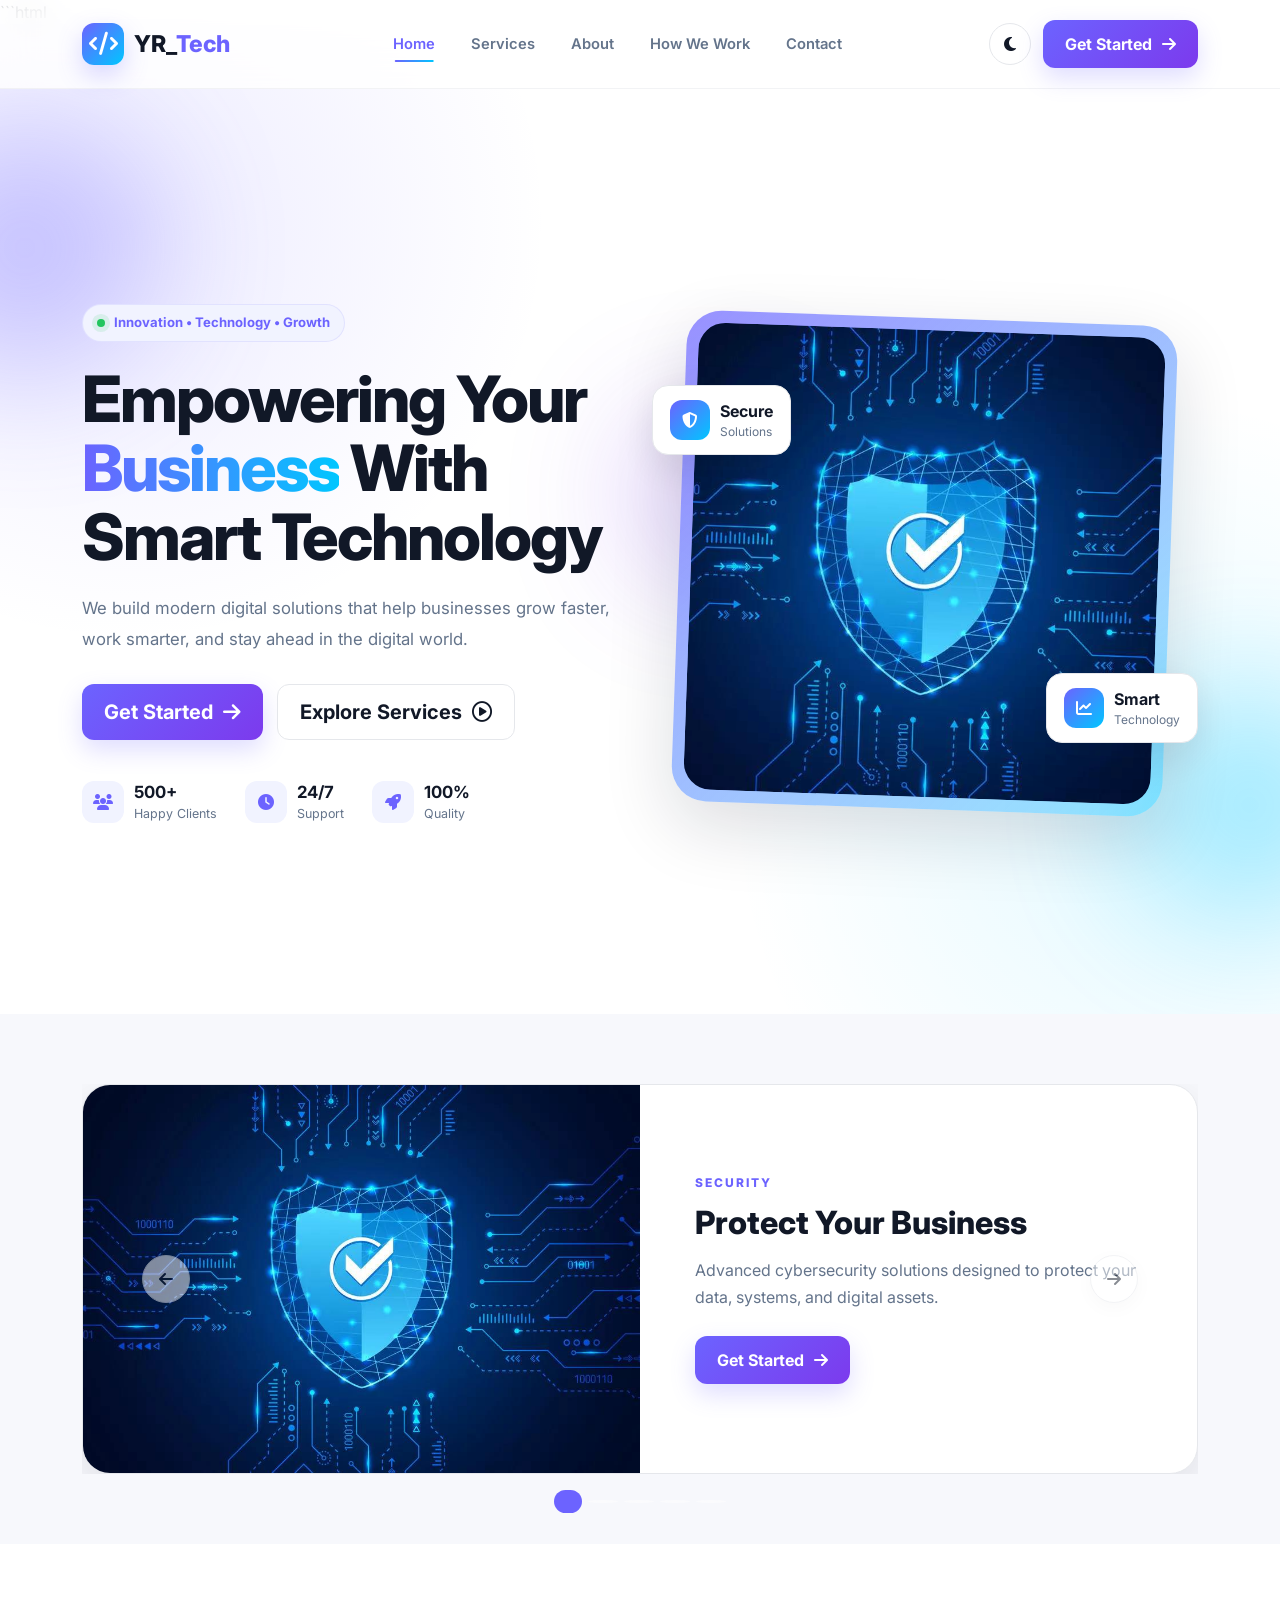
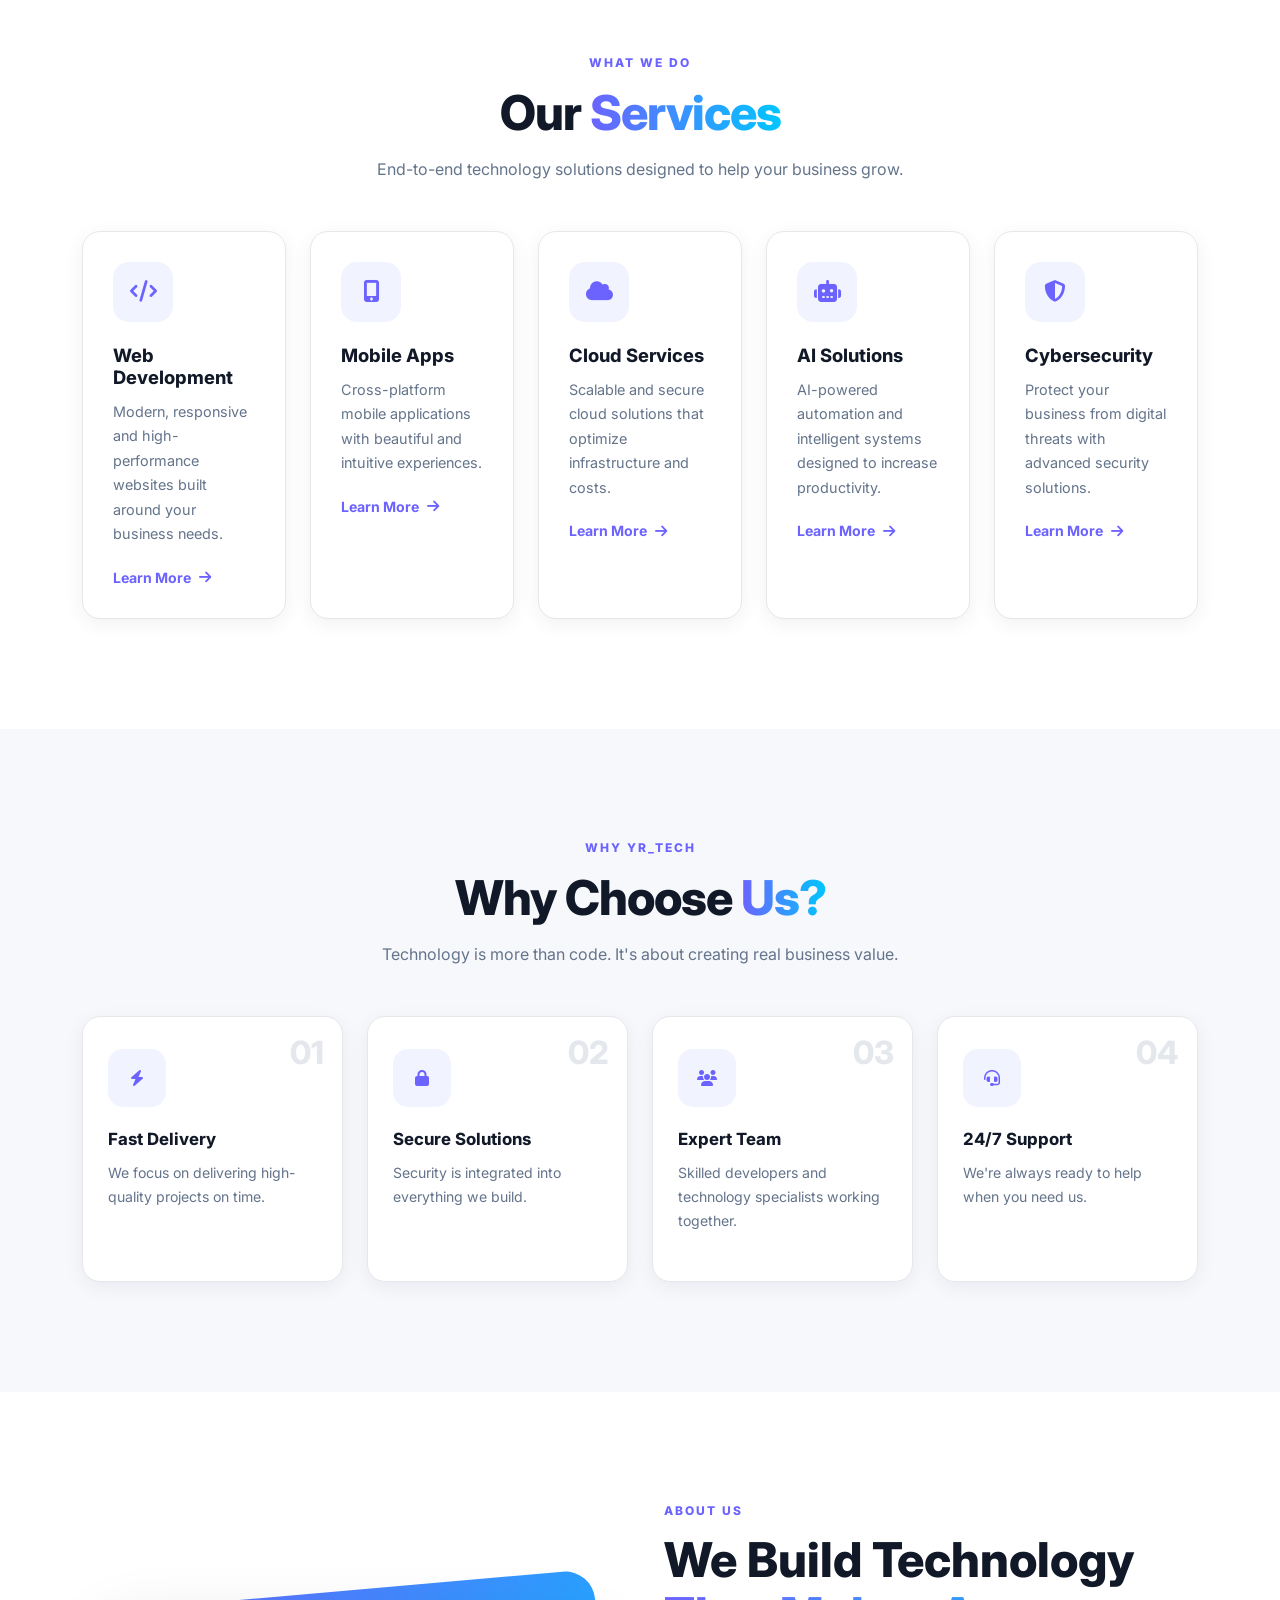
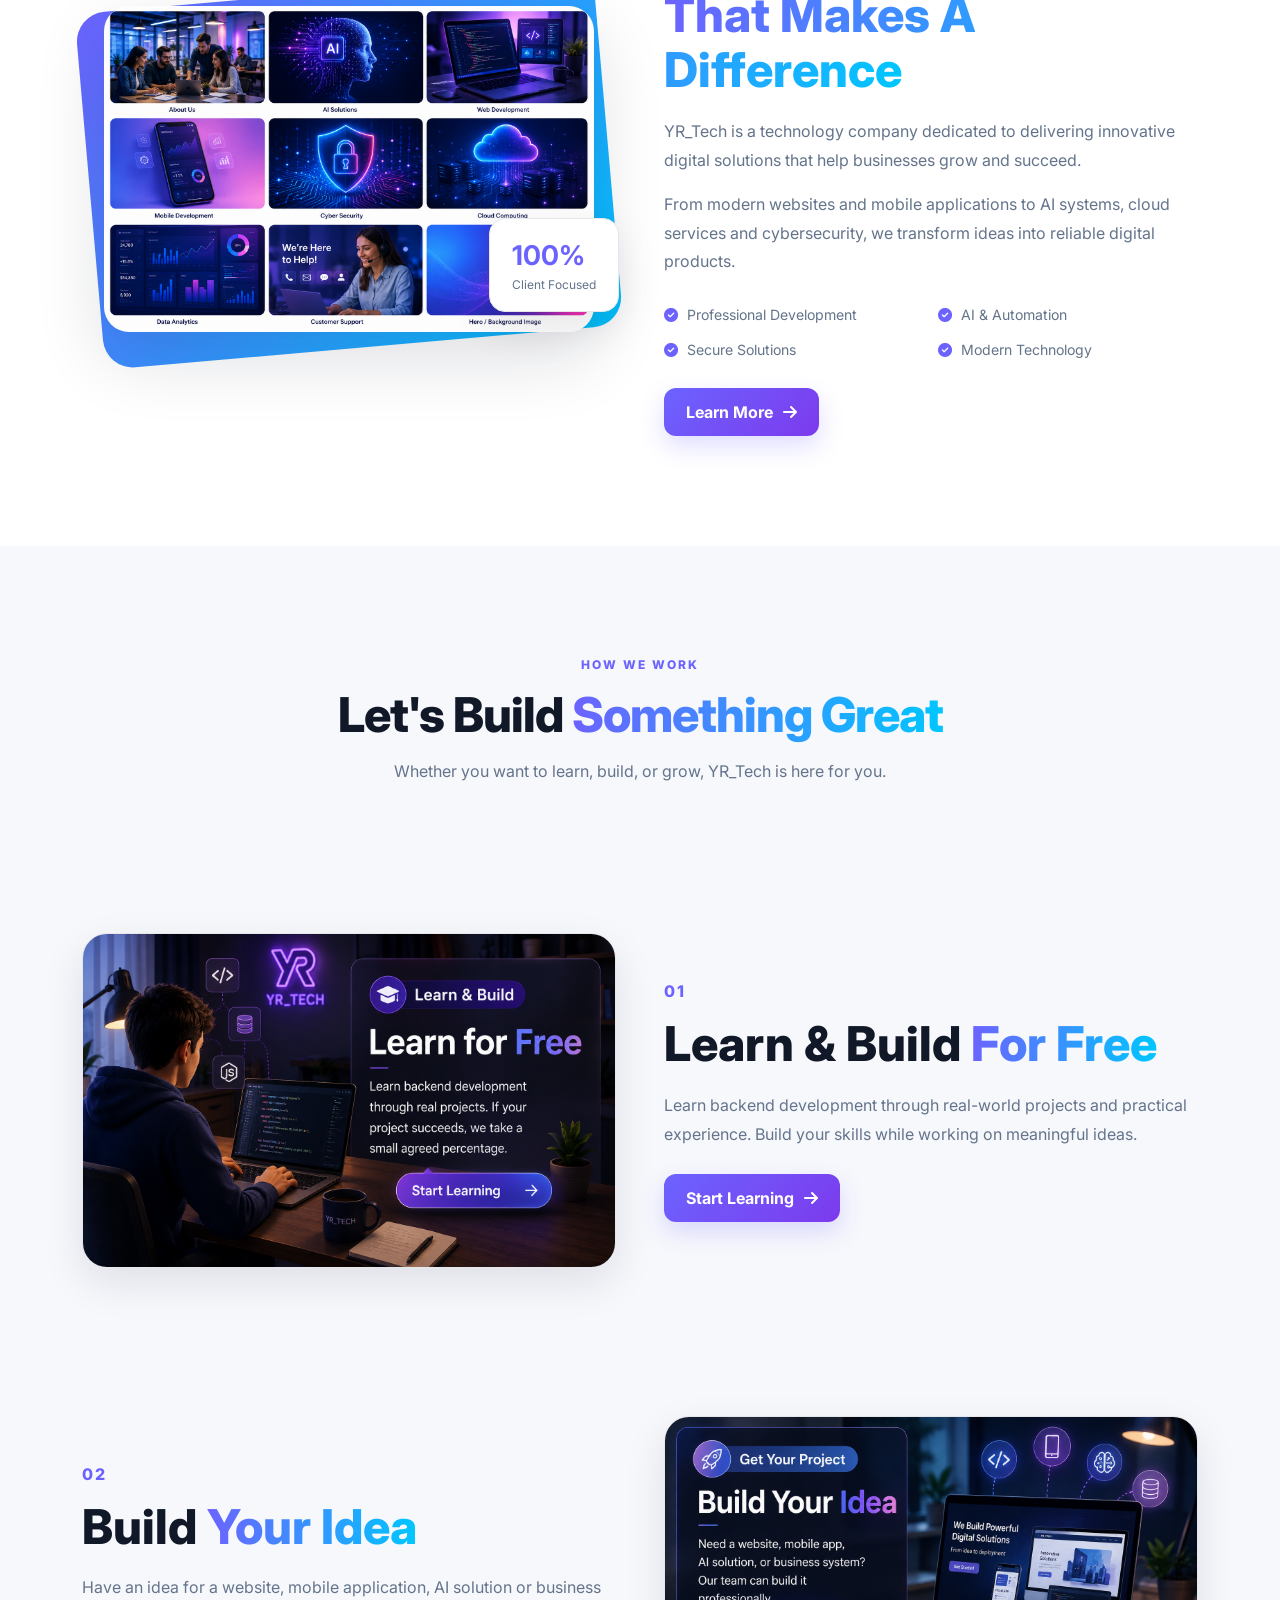
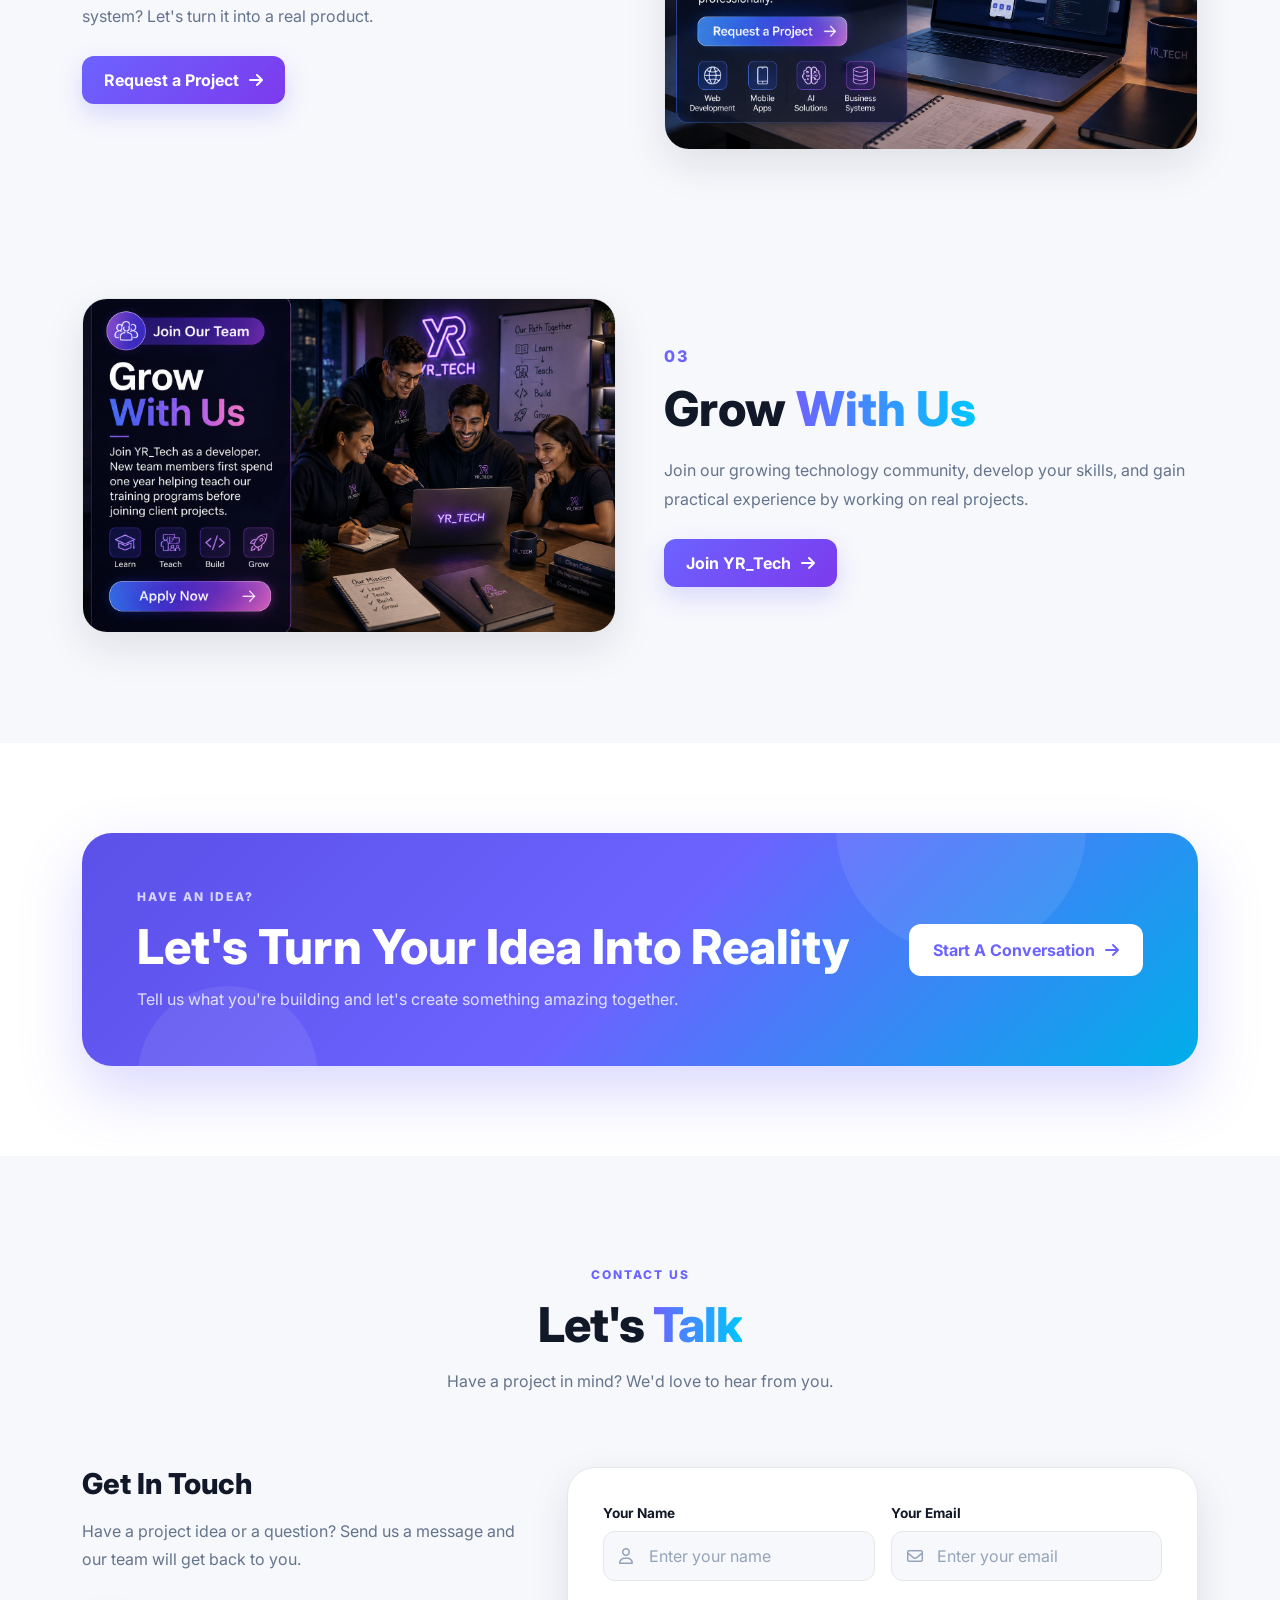
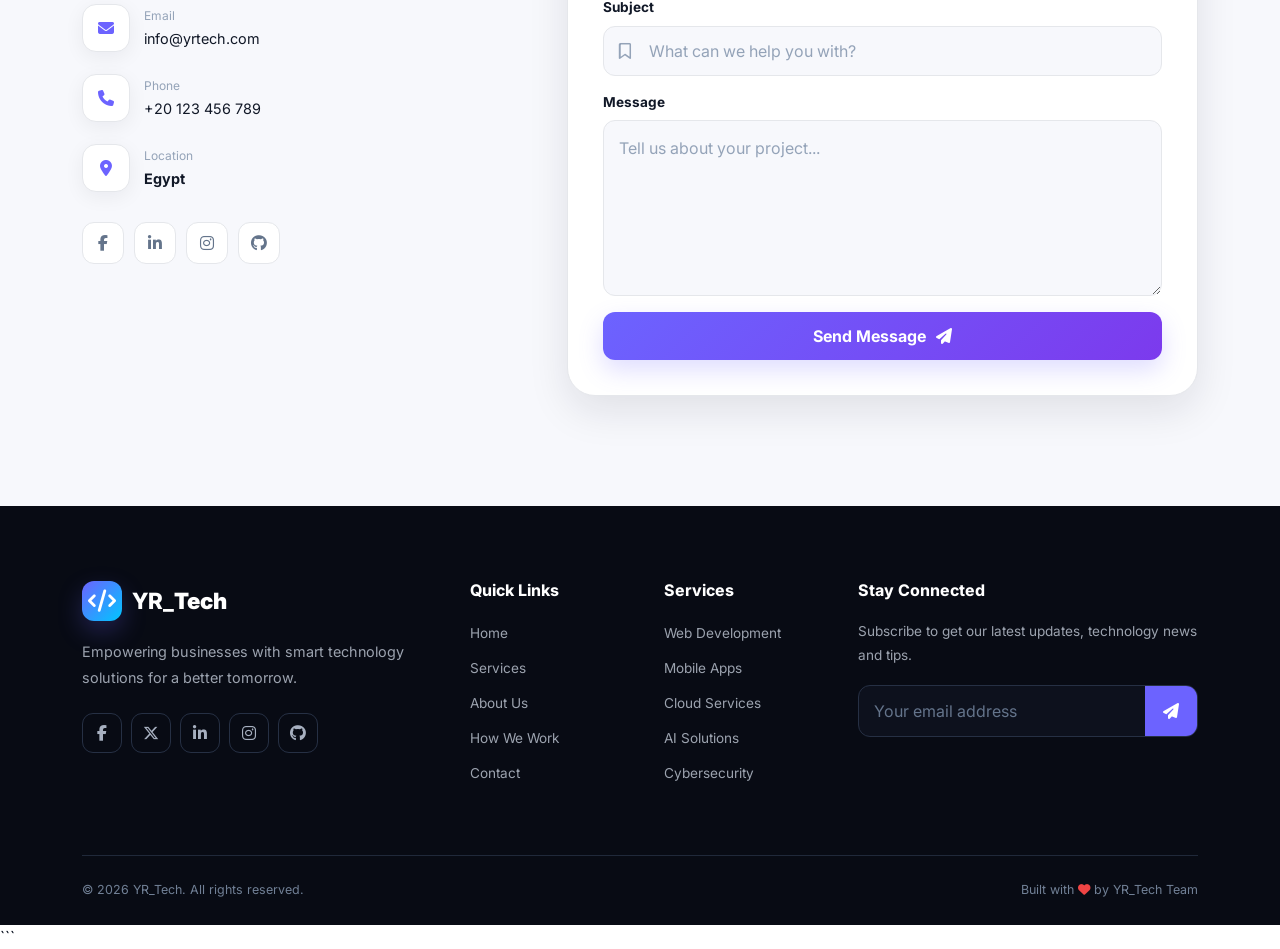
==== commit 6c7db0c4: "update" ====
--- a/Task2/index.html
+++ b/Task2/index.html
@@ -1,3 +1,4 @@
+```html
 <!DOCTYPE html>
 <html lang="en">
 
@@ -16,7 +17,8 @@
 
     <title>YR_Tech | Smart Technology Solutions</title>
 
-    <!-- ==================== FONTS ==================== -->
+
+    <!-- ==================== GOOGLE FONT ==================== -->
 
     <link rel="preconnect" href="https://fonts.googleapis.com">
     <link rel="preconnect" href="https://fonts.gstatic.com" crossorigin>
@@ -60,7 +62,7 @@
 
 
     <!-- ========================================================= -->
-    <!--                       NAVBAR                              -->
+    <!--                         NAVBAR                            -->
     <!-- ========================================================= -->
 
     <header class="site-header">
@@ -69,7 +71,8 @@
 
             <div class="container">
 
-                <!-- Logo -->
+
+                <!-- ================= LOGO ================= -->
 
                 <a class="navbar-brand" href="#home">
 
@@ -84,7 +87,7 @@
                 </a>
 
 
-                <!-- Mobile Menu Button -->
+                <!-- ================= MOBILE TOGGLE ================= -->
 
                 <button
                     class="navbar-toggler"
@@ -100,7 +103,7 @@
                 </button>
 
 
-                <!-- Navigation -->
+                <!-- ================= NAVIGATION ================= -->
 
                 <div
                     class="collapse navbar-collapse"
@@ -109,31 +112,41 @@
                     <ul class="navbar-nav mx-auto mb-2 mb-lg-0">
 
                         <li class="nav-item">
-                            <a class="nav-link active" href="#home">
+                            <a
+                                class="nav-link active"
+                                href="#home">
                                 Home
                             </a>
                         </li>
 
                         <li class="nav-item">
-                            <a class="nav-link" href="#services">
+                            <a
+                                class="nav-link"
+                                href="#services">
                                 Services
                             </a>
                         </li>
 
                         <li class="nav-item">
-                            <a class="nav-link" href="#about">
+                            <a
+                                class="nav-link"
+                                href="#about">
                                 About
                             </a>
                         </li>
 
                         <li class="nav-item">
-                            <a class="nav-link" href="#work">
+                            <a
+                                class="nav-link"
+                                href="#work">
                                 How We Work
                             </a>
                         </li>
 
                         <li class="nav-item">
-                            <a class="nav-link" href="#contact">
+                            <a
+                                class="nav-link"
+                                href="#contact">
                                 Contact
                             </a>
                         </li>
@@ -141,20 +154,26 @@
                     </ul>
 
 
-                    <!-- Navbar Actions -->
+                    <!-- ================= NAV ACTIONS ================= -->
 
                     <div class="navbar-actions">
+
+
+                        <!-- Dark Mode -->
 
                         <button
                             class="theme-toggle"
                             id="themeToggle"
                             type="button"
-                            aria-label="Toggle dark mode">
-
-                            <i class="bi bi-moon-fill"></i>
+                            aria-label="Switch to dark mode"
+                            title="Dark Mode">
+
+                            <i class="fa-solid fa-moon"></i>
 
                         </button>
 
+
+                        <!-- Get Started -->
 
                         <a
                             href="#contact"
@@ -177,21 +196,28 @@
     </header>
 
 
-
     <!-- ========================================================= -->
-    <!--                       HERO                                 -->
+    <!--                           MAIN                             -->
     <!-- ========================================================= -->
 
     <main>
+
+
+        <!-- ===================================================== -->
+        <!--                         HERO                           -->
+        <!-- ===================================================== -->
 
         <section
             id="home"
             class="hero-section">
 
+
             <div class="hero-background">
 
                 <span class="glow glow-one"></span>
+
                 <span class="glow glow-two"></span>
+
                 <span class="glow glow-three"></span>
 
             </div>
@@ -201,11 +227,13 @@
 
                 <div class="row align-items-center min-vh-100">
 
-                    <!-- Hero Content -->
+
+                    <!-- ================= HERO CONTENT ================= -->
 
                     <div class="col-lg-6">
 
                         <div class="hero-content">
+
 
                             <span class="hero-badge">
 
@@ -234,9 +262,8 @@
                             </p>
 
 
-                            <!-- Hero Buttons -->
-
                             <div class="hero-buttons">
+
 
                                 <a
                                     href="#contact"
@@ -262,19 +289,27 @@
                             </div>
 
 
-                            <!-- Trust Stats -->
+                            <!-- ================= TRUST ================= -->
 
                             <div class="hero-trust">
 
+
                                 <div class="trust-item">
 
                                     <div class="trust-icon">
+
                                         <i class="fa-solid fa-users"></i>
+
                                     </div>
 
                                     <div>
+
                                         <strong>500+</strong>
-                                        <span>Happy Clients</span>
+
+                                        <span>
+                                            Happy Clients
+                                        </span>
+
                                     </div>
 
                                 </div>
@@ -283,12 +318,19 @@
                                 <div class="trust-item">
 
                                     <div class="trust-icon">
+
                                         <i class="fa-solid fa-clock"></i>
+
                                     </div>
 
                                     <div>
+
                                         <strong>24/7</strong>
-                                        <span>Support</span>
+
+                                        <span>
+                                            Support
+                                        </span>
+
                                     </div>
 
                                 </div>
@@ -297,12 +339,19 @@
                                 <div class="trust-item">
 
                                     <div class="trust-icon">
+
                                         <i class="fa-solid fa-rocket"></i>
+
                                     </div>
 
                                     <div>
+
                                         <strong>100%</strong>
-                                        <span>Quality</span>
+
+                                        <span>
+                                            Quality
+                                        </span>
+
                                     </div>
 
                                 </div>
@@ -314,11 +363,12 @@
                     </div>
 
 
-                    <!-- Hero Image -->
+                    <!-- ================= HERO IMAGE ================= -->
 
                     <div class="col-lg-6">
 
                         <div class="hero-visual">
+
 
                             <div class="hero-image-wrapper">
 
@@ -330,17 +380,24 @@
                             </div>
 
 
-                            <!-- Floating Card -->
-
                             <div class="floating-card card-one">
 
                                 <div class="floating-icon">
+
                                     <i class="fa-solid fa-shield-halved"></i>
+
                                 </div>
 
                                 <div>
-                                    <strong>Secure</strong>
-                                    <span>Solutions</span>
+
+                                    <strong>
+                                        Secure
+                                    </strong>
+
+                                    <span>
+                                        Solutions
+                                    </span>
+
                                 </div>
 
                             </div>
@@ -349,12 +406,21 @@
                             <div class="floating-card card-two">
 
                                 <div class="floating-icon">
+
                                     <i class="fa-solid fa-chart-line"></i>
+
                                 </div>
 
                                 <div>
-                                    <strong>Smart</strong>
-                                    <span>Technology</span>
+
+                                    <strong>
+                                        Smart
+                                    </strong>
+
+                                    <span>
+                                        Technology
+                                    </span>
+
                                 </div>
 
                             </div>
@@ -370,10 +436,9 @@
         </section>
 
 
-
-        <!-- ========================================================= -->
-        <!--                    SERVICES CAROUSEL                       -->
-        <!-- ========================================================= -->
+        <!-- ===================================================== -->
+        <!--                    FEATURED CAROUSEL                    -->
+        <!-- ===================================================== -->
 
         <section class="featured-section">
 
@@ -385,7 +450,7 @@
                     data-bs-ride="carousel">
 
 
-                    <!-- Indicators -->
+                    <!-- INDICATORS -->
 
                     <div class="carousel-indicators">
 
@@ -432,7 +497,7 @@
                     <div class="carousel-inner">
 
 
-                        <!-- Slide 1 -->
+                        <!-- SLIDE 1 -->
 
                         <div class="carousel-item active">
 
@@ -442,7 +507,8 @@
 
                                     <img
                                         src="images/TDRXUd8LNerAm__oQ1cXJBQyaw7iYk-OWBTCRZfiaVJ3BqA0TqF_R0aq5yglEu0jM9AMDWA4ucNvyEupHduOuPk9Xei6P1MZ-ud9P98myls29dApwNEHyX1h9J0Y3W8PFIWM8Bqz57lAdBBGUo49m5lJlnTzBGdi-V31ZpDDLcoITsuQHfyp4aOAygm77qw.jfif"
-                                        alt="Cybersecurity">
+                                        alt="Cybersecurity"
+                                        loading="lazy">
 
                                 </div>
 
@@ -479,7 +545,7 @@
                         </div>
 
 
-                        <!-- Slide 2 -->
+                        <!-- SLIDE 2 -->
 
                         <div class="carousel-item">
 
@@ -489,7 +555,8 @@
 
                                     <img
                                         src="images/v0hDJ1HIZQqNIqGRqcv6DehEd3rawHgBNzB0-gl8aNAKn4xufXaqPbNHoXXy1TTMBiJMqYi9uGNCclGeiuJBHA8YISUDReHtRM_eou9MbkB_d79g2OwlH8_Va_JiSp63EYhiZdKZcKxuDSB-Vi7pmIn9d_5vkdxoPQ5_P8Zf5pTxUjRE6VRpJ8BqyBIElm3.jfif"
-                                        alt="Web Development">
+                                        alt="Web Development"
+                                        loading="lazy">
 
                                 </div>
 
@@ -525,7 +592,7 @@
                         </div>
 
 
-                        <!-- Slide 3 -->
+                        <!-- SLIDE 3 -->
 
                         <div class="carousel-item">
 
@@ -535,7 +602,8 @@
 
                                     <img
                                         src="images/4IGM-pOCYIhX3OHqN-5FL8hZrV3jREj6t8YD4DdX7CizL2P55qLP7KJD2mKo6r4o32hwxEdiEraaU_QHRj2ulla_6knvJk0yglCPhY2jZfvJvgV2fYB-Vgz032upcjEqnpwnfbOVOedvTJqa1u3aZfkmXI4EiEQWbuxtUYld_UlY9G6fN-X0sUetXjpSeIW.jfif"
-                                        alt="Artificial Intelligence">
+                                        alt="Artificial Intelligence"
+                                        loading="lazy">
 
                                 </div>
 
@@ -571,7 +639,7 @@
                         </div>
 
 
-                        <!-- Slide 4 -->
+                        <!-- SLIDE 4 -->
 
                         <div class="carousel-item">
 
@@ -581,7 +649,8 @@
 
                                     <img
                                         src="images/k2jXV9R0AsgXgw6i74W83Kh62lhmHV2UTdCqvtkD3YuPriQ2IPQqVQB16fxFqVJY4-YADQ4iM8Jl2_rTqARsLxrCSXpddKnMdVNoRQ5128Cx33kG2ZgbYxNs3loMte1SX-VnG156m0b3rWv7V5jR2nfqLho2OqWptR-y7MlSzadrriN_Jun32e1K6QORaq4.jfif"
-                                        alt="Mobile Applications">
+                                        alt="Mobile Applications"
+                                        loading="lazy">
 
                                 </div>
 
@@ -617,7 +686,7 @@
                         </div>
 
 
-                        <!-- Slide 5 -->
+                        <!-- SLIDE 5 -->
 
                         <div class="carousel-item">
 
@@ -627,7 +696,8 @@
 
                                     <img
                                         src="images/cZ08JrY9pgQrqdQD1FI3BJ0quAULlpnxuedJ7JKN0x4oCbMRsIvsCRP_kMo3lFabzb4ZGfcQfidM45HsUie2aMbnRH5n0k21Y0hCLDXAeRiLVHMvAFGnewl-1kRUZccw3HiamcyWnH1FkA_TABUUn6KRoh7X-f_Ei8diuJIIHUHMcrDq5hvWZhwNEY8nNko.jfif"
-                                        alt="Business Analytics">
+                                        alt="Business Analytics"
+                                        loading="lazy">
 
                                 </div>
 
@@ -665,7 +735,7 @@
                     </div>
 
 
-                    <!-- Previous -->
+                    <!-- PREVIOUS -->
 
                     <button
                         class="carousel-control-prev"
@@ -674,7 +744,9 @@
                         data-bs-slide="prev">
 
                         <span class="carousel-arrow">
+
                             <i class="fa-solid fa-arrow-left"></i>
+
                         </span>
 
                         <span class="visually-hidden">
@@ -684,7 +756,7 @@
                     </button>
 
 
-                    <!-- Next -->
+                    <!-- NEXT -->
 
                     <button
                         class="carousel-control-next"
@@ -693,7 +765,9 @@
                         data-bs-slide="next">
 
                         <span class="carousel-arrow">
+
                             <i class="fa-solid fa-arrow-right"></i>
+
                         </span>
 
                         <span class="visually-hidden">
@@ -709,10 +783,9 @@
         </section>
 
 
-
-        <!-- ========================================================= -->
-        <!--                    SERVICES                               -->
-        <!-- ========================================================= -->
+        <!-- ===================================================== -->
+        <!--                         SERVICES                        -->
+        <!-- ===================================================== -->
 
         <section
             id="services"
@@ -720,8 +793,6 @@
 
             <div class="container">
 
-
-                <!-- Section Heading -->
 
                 <div class="section-heading text-center">
 
@@ -742,12 +813,10 @@
                 </div>
 
 
-                <!-- Services -->
-
                 <div class="row g-4 mt-4">
 
 
-                    <!-- Web Development -->
+                    <!-- WEB -->
 
                     <div class="col-md-6 col-lg-4 col-xl">
 
@@ -769,8 +838,11 @@
                             </p>
 
                             <a href="#contact">
+
                                 Learn More
+
                                 <i class="fa-solid fa-arrow-right"></i>
+
                             </a>
 
                         </article>
@@ -778,7 +850,7 @@
                     </div>
 
 
-                    <!-- Mobile Apps -->
+                    <!-- MOBILE -->
 
                     <div class="col-md-6 col-lg-4 col-xl">
 
@@ -800,8 +872,11 @@
                             </p>
 
                             <a href="#contact">
+
                                 Learn More
+
                                 <i class="fa-solid fa-arrow-right"></i>
+
                             </a>
 
                         </article>
@@ -809,7 +884,7 @@
                     </div>
 
 
-                    <!-- Cloud -->
+                    <!-- CLOUD -->
 
                     <div class="col-md-6 col-lg-4 col-xl">
 
@@ -831,8 +906,11 @@
                             </p>
 
                             <a href="#contact">
+
                                 Learn More
+
                                 <i class="fa-solid fa-arrow-right"></i>
+
                             </a>
 
                         </article>
@@ -862,8 +940,11 @@
                             </p>
 
                             <a href="#contact">
+
                                 Learn More
+
                                 <i class="fa-solid fa-arrow-right"></i>
+
                             </a>
 
                         </article>
@@ -871,7 +952,7 @@
                     </div>
 
 
-                    <!-- Cybersecurity -->
+                    <!-- CYBERSECURITY -->
 
                     <div class="col-md-6 col-lg-4 col-xl">
 
@@ -893,8 +974,11 @@
                             </p>
 
                             <a href="#contact">
+
                                 Learn More
+
                                 <i class="fa-solid fa-arrow-right"></i>
+
                             </a>
 
                         </article>
@@ -908,10 +992,9 @@
         </section>
 
 
-
-        <!-- ========================================================= -->
-        <!--                    WHY CHOOSE US                          -->
-        <!-- ========================================================= -->
+        <!-- ===================================================== -->
+        <!--                     WHY CHOOSE US                       -->
+        <!-- ===================================================== -->
 
         <section class="why-section section-padding">
 
@@ -940,7 +1023,7 @@
                 <div class="row g-4 mt-4">
 
 
-                    <!-- Fast Delivery -->
+                    <!-- 01 -->
 
                     <div class="col-md-6 col-lg-3">
 
@@ -951,7 +1034,9 @@
                             </div>
 
                             <div class="why-icon">
+
                                 <i class="fa-solid fa-bolt"></i>
+
                             </div>
 
                             <h3>
@@ -968,7 +1053,7 @@
                     </div>
 
 
-                    <!-- Security -->
+                    <!-- 02 -->
 
                     <div class="col-md-6 col-lg-3">
 
@@ -979,7 +1064,9 @@
                             </div>
 
                             <div class="why-icon">
+
                                 <i class="fa-solid fa-lock"></i>
+
                             </div>
 
                             <h3>
@@ -996,7 +1083,7 @@
                     </div>
 
 
-                    <!-- Expert Team -->
+                    <!-- 03 -->
 
                     <div class="col-md-6 col-lg-3">
 
@@ -1007,7 +1094,9 @@
                             </div>
 
                             <div class="why-icon">
+
                                 <i class="fa-solid fa-users"></i>
+
                             </div>
 
                             <h3>
@@ -1024,7 +1113,7 @@
                     </div>
 
 
-                    <!-- Support -->
+                    <!-- 04 -->
 
                     <div class="col-md-6 col-lg-3">
 
@@ -1035,7 +1124,9 @@
                             </div>
 
                             <div class="why-icon">
+
                                 <i class="fa-solid fa-headset"></i>
+
                             </div>
 
                             <h3>
@@ -1058,10 +1149,9 @@
         </section>
 
 
-
-        <!-- ========================================================= -->
-        <!--                    ABOUT                                   -->
-        <!-- ========================================================= -->
+        <!-- ===================================================== -->
+        <!--                         ABOUT                           -->
+        <!-- ===================================================== -->
 
         <section
             id="about"
@@ -1072,7 +1162,7 @@
                 <div class="row align-items-center g-5">
 
 
-                    <!-- Image -->
+                    <!-- IMAGE -->
 
                     <div class="col-lg-6">
 
@@ -1087,8 +1177,6 @@
                                 loading="lazy">
 
 
-                            <!-- Experience Badge -->
-
                             <div class="experience-card">
 
                                 <strong>
@@ -1106,7 +1194,7 @@
                     </div>
 
 
-                    <!-- Content -->
+                    <!-- CONTENT -->
 
                     <div class="col-lg-6">
 
@@ -1134,9 +1222,8 @@
                             </p>
 
 
-                            <!-- Features -->
-
                             <div class="about-features">
+
 
                                 <div class="about-feature">
 
@@ -1184,17 +1271,20 @@
                             </div>
 
 
-                            <a
-                                href="#"
+                            <!-- OFFCANVAS BUTTON -->
+
+                            <button
+                                type="button"
                                 class="btn btn-primary-custom"
                                 data-bs-toggle="offcanvas"
-                                data-bs-target="#aboutCanvas">
+                                data-bs-target="#aboutCanvas"
+                                aria-controls="aboutCanvas">
 
                                 Learn More
 
                                 <i class="fa-solid fa-arrow-right"></i>
 
-                            </a>
+                            </button>
 
                         </div>
 
@@ -1207,10 +1297,9 @@
         </section>
 
 
-
-        <!-- ========================================================= -->
-        <!--                    WORK WITH US                            -->
-        <!-- ========================================================= -->
+        <!-- ===================================================== -->
+        <!--                      HOW WE WORK                        -->
+        <!-- ===================================================== -->
 
         <section
             id="work"
@@ -1238,9 +1327,10 @@
                 </div>
 
 
-                <!-- Work Item 1 -->
+                <!-- WORK 01 -->
 
                 <div class="work-item row align-items-center g-5">
+
 
                     <div class="col-lg-6">
 
@@ -1292,10 +1382,10 @@
                 </div>
 
 
-
-                <!-- Work Item 2 -->
+                <!-- WORK 02 -->
 
                 <div class="work-item row align-items-center g-5 flex-lg-row-reverse">
+
 
                     <div class="col-lg-6">
 
@@ -1347,10 +1437,10 @@
                 </div>
 
 
-
-                <!-- Work Item 3 -->
+                <!-- WORK 03 -->
 
                 <div class="work-item row align-items-center g-5">
+
 
                     <div class="col-lg-6">
 
@@ -1406,10 +1496,9 @@
         </section>
 
 
-
-        <!-- ========================================================= -->
-        <!--                    CTA                                     -->
-        <!-- ========================================================= -->
+        <!-- ===================================================== -->
+        <!--                           CTA                           -->
+        <!-- ===================================================== -->
 
         <section class="cta-section">
 
@@ -1453,10 +1542,9 @@
         </section>
 
 
-
-        <!-- ========================================================= -->
-        <!--                    CONTACT                                 -->
-        <!-- ========================================================= -->
+        <!-- ===================================================== -->
+        <!--                         CONTACT                         -->
+        <!-- ===================================================== -->
 
         <section
             id="contact"
@@ -1487,7 +1575,7 @@
                 <div class="row g-5 mt-4">
 
 
-                    <!-- Contact Information -->
+                    <!-- CONTACT INFO -->
 
                     <div class="col-lg-5">
 
@@ -1504,7 +1592,7 @@
                             </p>
 
 
-                            <!-- Email -->
+                            <!-- EMAIL -->
 
                             <div class="contact-item">
 
@@ -1516,7 +1604,9 @@
 
                                 <div>
 
-                                    <span>Email</span>
+                                    <span>
+                                        Email
+                                    </span>
 
                                     <a href="mailto:info@yrtech.com">
                                         info@yrtech.com
@@ -1527,7 +1617,7 @@
                             </div>
 
 
-                            <!-- Phone -->
+                            <!-- PHONE -->
 
                             <div class="contact-item">
 
@@ -1539,7 +1629,9 @@
 
                                 <div>
 
-                                    <span>Phone</span>
+                                    <span>
+                                        Phone
+                                    </span>
 
                                     <a href="tel:+20123456789">
                                         +20 123 456 789
@@ -1550,7 +1642,7 @@
                             </div>
 
 
-                            <!-- Location -->
+                            <!-- LOCATION -->
 
                             <div class="contact-item">
 
@@ -1562,7 +1654,9 @@
 
                                 <div>
 
-                                    <span>Location</span>
+                                    <span>
+                                        Location
+                                    </span>
 
                                     <strong>
                                         Egypt
@@ -1573,24 +1667,40 @@
                             </div>
 
 
-                            <!-- Social -->
+                            <!-- SOCIAL -->
 
                             <div class="contact-social">
 
-                                <a href="#" aria-label="Facebook">
+                                <a
+                                    href="#"
+                                    aria-label="Facebook">
+
                                     <i class="fa-brands fa-facebook-f"></i>
+
                                 </a>
 
-                                <a href="#" aria-label="LinkedIn">
+                                <a
+                                    href="#"
+                                    aria-label="LinkedIn">
+
                                     <i class="fa-brands fa-linkedin-in"></i>
+
                                 </a>
 
-                                <a href="#" aria-label="Instagram">
+                                <a
+                                    href="#"
+                                    aria-label="Instagram">
+
                                     <i class="fa-brands fa-instagram"></i>
+
                                 </a>
 
-                                <a href="#" aria-label="GitHub">
+                                <a
+                                    href="#"
+                                    aria-label="GitHub">
+
                                     <i class="fa-brands fa-github"></i>
+
                                 </a>
 
                             </div>
@@ -1600,8 +1710,7 @@
                     </div>
 
 
-
-                    <!-- Contact Form -->
+                    <!-- CONTACT FORM -->
 
                     <div class="col-lg-7">
 
@@ -1611,11 +1720,8 @@
                                 id="contactForm"
                                 class="contact-form">
 
-
                                 <div class="row g-3">
 
-
-                                    <!-- Name -->
 
                                     <div class="col-md-6">
 
@@ -1644,8 +1750,6 @@
                                     </div>
 
 
-                                    <!-- Email -->
-
                                     <div class="col-md-6">
 
                                         <label
@@ -1673,8 +1777,6 @@
                                     </div>
 
 
-                                    <!-- Subject -->
-
                                     <div class="col-12">
 
                                         <label
@@ -1702,8 +1804,6 @@
                                     </div>
 
 
-                                    <!-- Message -->
-
                                     <div class="col-12">
 
                                         <label
@@ -1725,8 +1825,6 @@
                                     </div>
 
 
-                                    <!-- Submit -->
-
                                     <div class="col-12">
 
                                         <button
@@ -1758,9 +1856,8 @@
     </main>
 
 
-
     <!-- ========================================================= -->
-    <!--                    OFFCANVAS                               -->
+    <!--                         OFFCANVAS                          -->
     <!-- ========================================================= -->
 
     <div
@@ -1772,20 +1869,27 @@
 
         <div class="offcanvas-header">
 
+
             <a
-                href="#"
+                href="#home"
                 class="navbar-brand">
 
                 <span class="logo-icon">
+
                     <i class="fa-solid fa-code"></i>
+
                 </span>
 
                 <span class="logo-text">
+
                     YR_<span>Tech</span>
+
                 </span>
 
             </a>
 
+
+            <!-- IMPORTANT: Bootstrap close button -->
 
             <button
                 type="button"
@@ -1799,13 +1903,16 @@
 
         <div class="offcanvas-body">
 
+
             <span class="section-tag">
                 ABOUT YR_TECH
             </span>
 
+
             <h3 id="aboutCanvasLabel">
                 Our Mission
             </h3>
+
 
             <p>
                 We help businesses grow through innovative
@@ -1822,31 +1929,47 @@
                 Our Services
             </h4>
 
+
             <ul class="offcanvas-list">
 
                 <li>
+
                     <i class="fa-solid fa-check"></i>
+
                     Web Development
+
                 </li>
 
                 <li>
+
                     <i class="fa-solid fa-check"></i>
+
                     Mobile Applications
+
                 </li>
 
                 <li>
+
                     <i class="fa-solid fa-check"></i>
+
                     Cloud Services
+
                 </li>
 
                 <li>
+
                     <i class="fa-solid fa-check"></i>
+
                     AI Solutions
+
                 </li>
 
                 <li>
+
                     <i class="fa-solid fa-check"></i>
+
                     Cybersecurity
+
                 </li>
 
             </ul>
@@ -1868,9 +1991,8 @@
     </div>
 
 
-
     <!-- ========================================================= -->
-    <!--                    FOOTER                                  -->
+    <!--                           FOOTER                           -->
     <!-- ========================================================= -->
 
     <footer class="site-footer">
@@ -1880,7 +2002,7 @@
             <div class="row g-5">
 
 
-                <!-- Company -->
+                <!-- COMPANY -->
 
                 <div class="col-lg-4">
 
@@ -1889,11 +2011,15 @@
                         class="footer-logo">
 
                         <span class="logo-icon">
+
                             <i class="fa-solid fa-code"></i>
+
                         </span>
 
                         <span>
+
                             YR_<strong>Tech</strong>
+
                         </span>
 
                     </a>
@@ -1934,8 +2060,7 @@
                 </div>
 
 
-
-                <!-- Quick Links -->
+                <!-- QUICK LINKS -->
 
                 <div class="col-6 col-lg-2">
 
@@ -1980,8 +2105,7 @@
                 </div>
 
 
-
-                <!-- Services -->
+                <!-- SERVICES -->
 
                 <div class="col-6 col-lg-2">
 
@@ -2026,8 +2150,7 @@
                 </div>
 
 
-
-                <!-- Newsletter -->
+                <!-- NEWSLETTER -->
 
                 <div class="col-lg-4">
 
@@ -2066,20 +2189,30 @@
             </div>
 
 
-            <!-- Footer Bottom -->
+            <!-- FOOTER BOTTOM -->
 
             <div class="footer-bottom">
 
                 <p>
-                    © 2026 YR_Tech.
+
+                    ©
+                    <span data-current-year>
+                        2026
+                    </span>
+                    YR_Tech.
                     All rights reserved.
+
                 </p>
 
 
                 <p>
+
                     Built with
+
                     <i class="fa-solid fa-heart"></i>
+
                     by YR_Tech Team
+
                 </p>
 
             </div>
@@ -2089,9 +2222,8 @@
     </footer>
 
 
-
     <!-- ========================================================= -->
-    <!--                    BACK TO TOP                             -->
+    <!--                       BACK TO TOP                          -->
     <!-- ========================================================= -->
 
     <button
@@ -2105,9 +2237,8 @@
     </button>
 
 
-
     <!-- ========================================================= -->
-    <!--                    BOOTSTRAP JS                            -->
+    <!--                       BOOTSTRAP JS                         -->
     <!-- ========================================================= -->
 
     <script
@@ -2116,7 +2247,7 @@
 
 
     <!-- ========================================================= -->
-    <!--                    CUSTOM JS                               -->
+    <!--                         MAIN JS                            -->
     <!-- ========================================================= -->
 
     <script src="main.js"></script>
@@ -2124,4 +2255,5 @@
 
 </body>
 
-</html>+</html>
+```
--- a/Task2/style.css
+++ b/Task2/style.css
@@ -1,79 +1,73 @@
+
 /* =========================================================
-   YR_TECH - PROFESSIONAL TECHNOLOGY WEBSITE
+   YR_TECH — PROFESSIONAL MAIN STYLESHEET
    ========================================================= */
-
 
 /* =========================================================
    01. ROOT VARIABLES
    ========================================================= */
 
 :root {
-
-    /* Main Colors */
-    --primary: #60A5FA;
-    --primary-dark: #3B82F6;
-
-    --secondary: #A78BFA;
-    --accent: #F472B6;
-    --accent-dark: #EC4899;
-
-    /* Backgrounds */
+    --primary: #6c63ff;
+    --primary-dark: #5548e8;
+    --primary-light: #8b85ff;
+
+    --secondary: #00c6ff;
+    --accent: #7c3aed;
+
     --bg-main: #ffffff;
-    --bg-soft: #f7f9ff;
+    --bg-secondary: #f7f8fc;
     --bg-card: #ffffff;
-
-    /* Text */
-    --text-dark: #0f172a;
-    --text: #334155;
-    --text-light: #64748b;
-
-    /* Borders */
-    --border: #e2e8f0;
-
-    /* Gradient */
-    --gradient:
-        linear-gradient(
-            135deg,
-            #60A5FA 0%,
-            #A78BFA 50%,
-            #F472B6 100%
-        );
-
-    --gradient-hover:
-        linear-gradient(
-            135deg,
-            #3B82F6 0%,
-            #8B5CF6 50%,
-            #EC4899 100%
-        );
-
-    /* Shadows */
-    --shadow-sm:
-        0 4px 15px rgba(15, 23, 42, 0.06);
-
-    --shadow:
-        0 15px 40px rgba(15, 23, 42, 0.08);
-
-    --shadow-lg:
-        0 25px 70px rgba(15, 23, 42, 0.14);
-
-    --shadow-color:
-        0 20px 50px rgba(96, 165, 250, 0.18);
-
-    /* Radius */
+    --bg-soft: #f1f3ff;
+
+    --text-main: #111827;
+    --text-secondary: #64748b;
+    --text-light: #94a3b8;
+
+    --border-color: #e5e7eb;
+
+    --success: #22c55e;
+
+    --shadow-sm: 0 5px 20px rgba(15, 23, 42, 0.06);
+    --shadow-md: 0 15px 40px rgba(15, 23, 42, 0.10);
+    --shadow-lg: 0 25px 70px rgba(15, 23, 42, 0.14);
+    --shadow-primary: 0 15px 40px rgba(108, 99, 255, 0.28);
+
     --radius-sm: 10px;
-    --radius: 18px;
+    --radius-md: 18px;
     --radius-lg: 28px;
-    --radius-xl: 35px;
-
-    /* Transition */
-    --transition:
-        all 0.35s cubic-bezier(.4, 0, .2, 1);
+
+    --transition-fast: 0.25s ease;
+    --transition: 0.4s ease;
+    --transition-slow: 0.7s ease;
 }
 
 
 /* =========================================================
-   02. GLOBAL RESET
+   DARK MODE
+   ========================================================= */
+
+body.dark-mode {
+
+    --bg-main: #080b14;
+    --bg-secondary: #0d111d;
+    --bg-card: #111827;
+    --bg-soft: #151b2b;
+
+    --text-main: #f8fafc;
+    --text-secondary: #a7b0c0;
+    --text-light: #718096;
+
+    --border-color: #263044;
+
+    --shadow-sm: 0 5px 20px rgba(0, 0, 0, 0.25);
+    --shadow-md: 0 15px 40px rgba(0, 0, 0, 0.35);
+    --shadow-lg: 0 25px 70px rgba(0, 0, 0, 0.45);
+}
+
+
+/* =========================================================
+   02. GLOBAL
    ========================================================= */
 
 * {
@@ -82,87 +76,73 @@
     box-sizing: border-box;
 }
 
-
 html {
     scroll-behavior: smooth;
     scroll-padding-top: 90px;
 }
 
-
 body {
-
     font-family: "Inter", sans-serif;
-
-    background:
-        var(--bg-main);
-
-    color:
-        var(--text-dark);
-
-    line-height: 1.7;
-
+    background: var(--bg-main);
+    color: var(--text-main);
     overflow-x: hidden;
 
     transition:
-        background-color .4s ease,
-        color .4s ease;
-}
-
+        background-color var(--transition),
+        color var(--transition);
+}
 
 img {
     max-width: 100%;
     display: block;
 }
 
-
 a {
     text-decoration: none;
-}
-
+    color: inherit;
+}
 
 button,
+a,
 input,
 textarea {
     font-family: inherit;
 }
 
+section {
+    position: relative;
+}
 
 ::selection {
-
-    background:
-        rgba(167, 139, 250, .3);
-
-    color:
-        var(--text-dark);
+    background: var(--primary);
+    color: #fff;
 }
 
 
 /* =========================================================
-   03. SCROLLBAR
+   03. CUSTOM SCROLLBAR
    ========================================================= */
 
 ::-webkit-scrollbar {
     width: 9px;
 }
 
-
 ::-webkit-scrollbar-track {
-    background: #f1f5f9;
-}
-
+    background: var(--bg-secondary);
+}
 
 ::-webkit-scrollbar-thumb {
-
-    background:
-        var(--gradient);
+    background: linear-gradient(
+        180deg,
+        var(--primary),
+        var(--secondary)
+    );
 
     border-radius: 20px;
 }
 
-
 ::-webkit-scrollbar-thumb:hover {
-    background:
-        var(--gradient-hover);
+    background: var(--primary-dark);
 }
 
 
@@ -175,252 +155,241 @@
     z-index: 1000;
 }
 
-
 .navbar {
-
-    height: 78px;
-
-    background:
-        rgba(255, 255, 255, .82);
-
-    backdrop-filter:
-        blur(18px);
-
-    -webkit-backdrop-filter:
-        blur(18px);
-
-    border-bottom:
-        1px solid rgba(226, 232, 240, .75);
-
-    transition:
-        var(--transition);
-
-}
-
-
-.navbar.scrolled {
-
-    height: 68px;
-
-    background:
-        rgba(255, 255, 255, .95);
-
-    box-shadow:
-        var(--shadow-sm);
-
-}
-
-
-/* =========================================================
-   LOGO
-   ========================================================= */
+    padding: 18px 0;
+
+    background: rgba(255, 255, 255, 0.82);
+
+    backdrop-filter: blur(18px);
+    -webkit-backdrop-filter: blur(18px);
+
+    border-bottom: 1px solid rgba(229, 231, 235, 0.5);
+
+    transition:
+        background-color var(--transition),
+        padding var(--transition),
+        box-shadow var(--transition),
+        border-color var(--transition);
+}
+
+.dark-mode .navbar {
+    background: rgba(8, 11, 20, 0.86);
+    border-color: rgba(255, 255, 255, 0.06);
+}
 
 .navbar-brand {
-
     display: flex;
-
     align-items: center;
-
     gap: 10px;
 
     font-size: 1.45rem;
-
     font-weight: 800;
 
-    color:
-        var(--text-dark);
-
-    transition:
-        var(--transition);
-}
-
+    color: var(--text-main);
+
+    transition: transform var(--transition-fast);
+}
 
 .navbar-brand:hover {
     transform: translateY(-2px);
 }
 
-
 .logo-icon {
-
     width: 42px;
     height: 42px;
 
-    display: flex;
-
+    display: inline-flex;
     align-items: center;
     justify-content: center;
 
+    color: #fff;
+
+    background:
+        linear-gradient(
+            135deg,
+            var(--primary),
+            var(--secondary)
+        );
+
     border-radius: 12px;
 
-    background:
-        var(--gradient);
-
-    color: white;
-
     box-shadow:
-        0 8px 20px rgba(167, 139, 250, .25);
-
-}
-
+        0 10px 25px rgba(108, 99, 255, 0.25);
+
+    transition:
+        transform var(--transition),
+        box-shadow var(--transition);
+}
+
+.navbar-brand:hover .logo-icon {
+    transform: rotate(-8deg) scale(1.08);
+
+    box-shadow:
+        0 15px 35px rgba(108, 99, 255, 0.38);
+}
 
 .logo-text span {
-
-    background:
-        var(--gradient);
-
-    -webkit-background-clip: text;
-    background-clip: text;
-
-    -webkit-text-fill-color: transparent;
-}
-
-
-/* =========================================================
-   NAV LINKS
-   ========================================================= */
+    color: var(--primary);
+}
+
+
+/* NAV LINKS */
 
 .navbar-nav {
-
     gap: 8px;
-
-}
-
+}
 
 .nav-link {
-
     position: relative;
 
-    padding:
-        8px 14px !important;
-
-    color:
-        #475569 !important;
-
-    font-size: .92rem;
-
+    padding: 9px 14px !important;
+
+    color: var(--text-secondary) !important;
+
+    font-size: 0.92rem;
     font-weight: 600;
 
-    transition:
-        var(--transition);
-
-}
-
+    border-radius: 10px;
+
+    transition:
+        color var(--transition-fast),
+        background-color var(--transition-fast),
+        transform var(--transition-fast);
+}
+
+.nav-link:hover {
+    color: var(--primary) !important;
+    background: var(--bg-soft);
+
+    transform: translateY(-2px);
+}
+
+.nav-link.active {
+    color: var(--primary) !important;
+}
 
 .nav-link::after {
-
     content: "";
 
     position: absolute;
 
-    left: 14px;
-    right: 14px;
-
+    left: 50%;
     bottom: 2px;
 
+    width: 0;
     height: 2px;
 
-    border-radius: 20px;
-
-    background:
-        var(--gradient);
-
-    transform:
-        scaleX(0);
-
-    transform-origin:
-        center;
-
-    transition:
-        var(--transition);
-
-}
-
-
-.nav-link:hover,
-.nav-link.active {
-
-    color:
-        var(--primary-dark) !important;
-
-}
-
+    transform: translateX(-50%);
+
+    background: linear-gradient(
+        90deg,
+        var(--primary),
+        var(--secondary)
+    );
+
+    border-radius: 10px;
+
+    transition: width var(--transition);
+}
 
 .nav-link:hover::after,
 .nav-link.active::after {
-
-    transform:
-        scaleX(1);
-
-}
-
-
-/* =========================================================
-   NAVBAR ACTIONS
-   ========================================================= */
+    width: 55%;
+}
+
+
+/* NAV ACTIONS */
 
 .navbar-actions {
-
     display: flex;
-
     align-items: center;
-
     gap: 12px;
-
-}
-
+}
 
 .theme-toggle {
-
     width: 42px;
     height: 42px;
 
+    border: 1px solid var(--border-color);
     border-radius: 50%;
 
-    border:
-        1px solid var(--border);
-
-    background:
-        white;
-
-    color:
-        var(--text-dark);
+    background: var(--bg-card);
+    color: var(--text-main);
 
     display: flex;
-
     align-items: center;
     justify-content: center;
 
     cursor: pointer;
 
     transition:
-        var(--transition);
-
-}
-
+        transform var(--transition),
+        color var(--transition-fast),
+        background-color var(--transition-fast),
+        border-color var(--transition-fast);
+}
 
 .theme-toggle:hover {
-
-    color: white;
-
-    border-color:
-        transparent;
-
-    background:
-        var(--gradient);
+    color: #fff;
+
+    background: var(--primary);
+
+    border-color: var(--primary);
 
     transform:
-        rotate(15deg);
+        rotate(20deg)
+        scale(1.08);
+
+    box-shadow:
+        0 8px 20px rgba(108, 99, 255, 0.3);
+}
+
+
+/* HAMBURGER */
+
+.navbar-toggler {
+    border: 1px solid var(--border-color);
+
+    padding: 9px 11px;
+
+    border-radius: 10px;
+
+    color: var(--text-main);
+
+    background: var(--bg-card);
+
+    transition:
+        transform var(--transition-fast),
+        background-color var(--transition-fast);
+}
+
+.navbar-toggler:hover {
+    background: var(--bg-soft);
+    transform: scale(1.05);
+}
+
+.navbar-toggler:focus {
+    box-shadow: 0 0 0 3px rgba(108, 99, 255, 0.15);
 }
 
 
 /* =========================================================
-   BUTTONS
+   05. BUTTONS
    ========================================================= */
 
+.btn {
+    border-radius: 12px !important;
+
+    font-weight: 700;
+
+    transition:
+        transform var(--transition),
+        box-shadow var(--transition),
+        background-color var(--transition),
+        border-color var(--transition);
+}
+
 .btn-primary-custom {
-
-    position: relative;
-
     display: inline-flex;
 
     align-items: center;
@@ -428,274 +397,509 @@
 
     gap: 10px;
 
-    padding:
-        12px 24px;
-
-    border:
-        none !important;
-
-    border-radius:
-        999px;
+    padding: 12px 22px;
+
+    color: #fff !important;
+
+    border: none !important;
 
     background:
-        var(--gradient);
-
-    color:
-        white !important;
-
-    font-size: .9rem;
-
+        linear-gradient(
+            135deg,
+            var(--primary),
+            var(--accent)
+        );
+
+    box-shadow:
+        0 10px 25px rgba(108, 99, 255, 0.22);
+}
+
+.btn-primary-custom:hover {
+    color: #fff !important;
+
+    transform:
+        translateY(-4px)
+        scale(1.02);
+
+    box-shadow:
+        0 18px 35px rgba(108, 99, 255, 0.35);
+}
+
+.btn-primary-custom i {
+    transition: transform var(--transition-fast);
+}
+
+.btn-primary-custom:hover i {
+    transform: translateX(5px);
+}
+
+
+.btn-outline-custom {
+    display: inline-flex;
+
+    align-items: center;
+    justify-content: center;
+
+    gap: 10px;
+
+    padding: 12px 22px;
+
+    color: var(--text-main) !important;
+
+    border: 1px solid var(--border-color) !important;
+
+    background: var(--bg-card);
+}
+
+.btn-outline-custom:hover {
+    color: var(--primary) !important;
+
+    border-color: var(--primary) !important;
+
+    transform: translateY(-4px);
+
+    box-shadow: var(--shadow-sm);
+}
+
+
+/* =========================================================
+   06. HERO
+   ========================================================= */
+
+.hero-section {
+    min-height: 100vh;
+
+    display: flex;
+    align-items: center;
+
+    padding-top: 90px;
+
+    overflow: hidden;
+
+    background:
+        radial-gradient(
+            circle at 10% 20%,
+            rgba(108, 99, 255, 0.12),
+            transparent 30%
+        ),
+        radial-gradient(
+            circle at 90% 80%,
+            rgba(0, 198, 255, 0.10),
+            transparent 30%
+        ),
+
+        var(--bg-main);
+}
+
+.hero-background {
+    position: absolute;
+    inset: 0;
+
+    pointer-events: none;
+}
+
+.glow {
+    position: absolute;
+
+    border-radius: 50%;
+
+    filter: blur(70px);
+
+    opacity: 0.35;
+
+    animation: floatGlow 8s ease-in-out infinite;
+}
+
+.glow-one {
+    width: 250px;
+    height: 250px;
+
+    top: 10%;
+    left: -100px;
+
+    background: var(--primary);
+}
+
+.glow-two {
+    width: 220px;
+    height: 220px;
+
+    right: -80px;
+    bottom: 10%;
+
+    background: var(--secondary);
+
+    animation-delay: 2s;
+}
+
+.glow-three {
+    width: 150px;
+    height: 150px;
+
+    top: 40%;
+    left: 50%;
+
+    background: var(--accent);
+
+    animation-delay: 4s;
+}
+
+@keyframes floatGlow {
+
+    0%,
+    100% {
+        transform: translate(0, 0) scale(1);
+    }
+
+    50% {
+        transform:
+            translate(20px, -25px)
+            scale(1.1);
+    }
+}
+
+
+/* HERO CONTENT */
+
+.hero-content {
+    position: relative;
+    z-index: 2;
+
+    animation: heroContentIn 1s ease forwards;
+}
+
+@keyframes heroContentIn {
+    from {
+        opacity: 0;
+        transform: translateY(30px);
+    }
+
+    to {
+        opacity: 1;
+        transform: translateY(0);
+    }
+}
+
+.hero-badge {
+    display: inline-flex;
+
+    align-items: center;
+    gap: 9px;
+
+    padding: 8px 14px;
+
+    margin-bottom: 22px;
+
+    color: var(--primary);
+
+    background: var(--bg-soft);
+
+    border: 1px solid rgba(108, 99, 255, 0.12);
+
+    border-radius: 50px;
+
+    font-size: 0.82rem;
     font-weight: 700;
+}
+
+.status-dot {
+    width: 8px;
+    height: 8px;
+
+    border-radius: 50%;
+
+    background: var(--success);
 
     box-shadow:
-        0 10px 25px rgba(167, 139, 250, .22);
-
-    overflow: hidden;
-
-    transition:
-        var(--transition);
-
-}
-
-
-.btn-primary-custom::before {
-
-    content: "";
-
-    position: absolute;
-
-    inset: 0;
-
+        0 0 0 5px rgba(34, 197, 94, 0.12);
+
+    animation: pulseDot 2s infinite;
+}
+
+@keyframes pulseDot {
+
+    0%,
+    100% {
+        box-shadow:
+            0 0 0 5px rgba(34, 197, 94, 0.12);
+    }
+
+    50% {
+        box-shadow:
+            0 0 0 10px rgba(34, 197, 94, 0.04);
+    }
+}
+
+.hero-content h1 {
+    max-width: 700px;
+
+    margin-bottom: 22px;
+
+    font-size: clamp(2.5rem, 5vw, 4.5rem);
+
+    line-height: 1.08;
+
+    letter-spacing: -2px;
+
+    font-weight: 800;
+}
+
+.hero-content h1 span,
+.section-heading h2 span,
+.about-content h2 span,
+.work-content h3 span,
+.cta-content h2 span {
     background:
         linear-gradient(
             90deg,
-            transparent,
-            rgba(255,255,255,.25),
-            transparent
+            var(--primary),
+            var(--secondary)
         );
 
-    transform:
-        translateX(-100%);
-
-    transition:
-        .6s ease;
-
-}
-
-
-.btn-primary-custom:hover::before {
-
-    transform:
-        translateX(100%);
-
-}
-
-
-.btn-primary-custom:hover {
-
-    background:
-        var(--gradient-hover);
-
-    transform:
-        translateY(-4px);
-
-    box-shadow:
-        0 15px 35px rgba(139, 92, 246, .3);
-
-}
-
-
-.btn-primary-custom i {
-
-    transition:
-        transform .3s ease;
-
-}
-
-
-.btn-primary-custom:hover i {
-
-    transform:
-        translateX(4px);
-
-}
-
-
-/* =========================================================
-   OUTLINE BUTTON
-   ========================================================= */
-
-.btn-outline-custom {
-
-    display: inline-flex;
-
+    -webkit-background-clip: text;
+    background-clip: text;
+
+    -webkit-text-fill-color: transparent;
+}
+
+.hero-description {
+    max-width: 620px;
+
+    margin-bottom: 30px;
+
+    color: var(--text-secondary);
+
+    font-size: 1.05rem;
+
+    line-height: 1.8;
+}
+
+.hero-buttons {
+    display: flex;
+    flex-wrap: wrap;
+
+    gap: 14px;
+
+    margin-bottom: 40px;
+}
+
+
+/* HERO TRUST */
+
+.hero-trust {
+    display: flex;
+    flex-wrap: wrap;
+
+    gap: 28px;
+}
+
+.trust-item {
+    display: flex;
+    align-items: center;
+
+    gap: 10px;
+}
+
+.trust-icon {
+    width: 42px;
+    height: 42px;
+
+    display: flex;
     align-items: center;
     justify-content: center;
 
-    gap: 10px;
-
-    padding:
-        12px 24px;
-
-    border:
-        1px solid #cbd5e1;
-
-    border-radius:
-        999px;
+    color: var(--primary);
+
+    background: var(--bg-soft);
+
+    border-radius: 12px;
+
+    transition:
+        transform var(--transition),
+        background-color var(--transition),
+        color var(--transition);
+}
+
+.trust-item:hover .trust-icon {
+    color: #fff;
+
+    background: var(--primary);
+
+    transform:
+        translateY(-5px)
+        rotate(5deg);
+}
+
+.trust-item strong {
+    display: block;
+
+    font-size: 1.05rem;
+}
+
+.trust-item span {
+    display: block;
+
+    color: var(--text-secondary);
+
+    font-size: 0.78rem;
+}
+
+
+/* =========================================================
+   07. HERO VISUAL
+   ========================================================= */
+
+.hero-visual {
+    position: relative;
+
+    min-height: 560px;
+
+    display: flex;
+    align-items: center;
+    justify-content: center;
+
+    animation: visualIn 1.2s ease forwards;
+}
+
+@keyframes visualIn {
+
+    from {
+        opacity: 0;
+        transform: translateX(40px);
+    }
+
+    to {
+        opacity: 1;
+        transform: translateX(0);
+    }
+}
+
+.hero-image-wrapper {
+    position: relative;
+
+    width: min(500px, 90%);
+
+    padding: 12px;
+
+    border-radius: 35px;
 
     background:
-        rgba(255,255,255,.65);
-
-    color:
-        var(--text-dark);
-
-    font-weight:
-        700;
-
-    transition:
-        var(--transition);
-
-}
-
-
-.btn-outline-custom:hover {
-
-    color:
-        var(--primary-dark);
-
-    border-color:
-        var(--primary);
-
-    background:
-        white;
-
-    transform:
-        translateY(-4px);
-
-    box-shadow:
-        var(--shadow-sm);
-
-}
-
-
-/* =========================================================
-   05. HERO
-   ========================================================= */
-
-.hero-section {
-
-    position: relative;
-
-    min-height:
-        100vh;
-
-    padding-top:
-        78px;
-
-    overflow:
-        hidden;
-
-    background:
-
-        radial-gradient(
-            circle at 10% 20%,
-            rgba(96,165,250,.15),
-            transparent 35%
-        ),
-
-        radial-gradient(
-            circle at 90% 10%,
-            rgba(244,114,182,.13),
-            transparent 30%
-        ),
-
         linear-gradient(
             135deg,
-            #ffffff 0%,
-            #f8f9ff 50%,
-            #ffffff 100%
+            rgba(108, 99, 255, 0.7),
+            rgba(0, 198, 255, 0.35)
         );
 
-}
-
-
-/* =========================================================
-   HERO BACKGROUND
-   ========================================================= */
-
-.hero-background {
-
+    box-shadow: var(--shadow-lg);
+
+    transform: rotate(2deg);
+
+    transition:
+        transform var(--transition-slow),
+        box-shadow var(--transition-slow);
+}
+
+.hero-image-wrapper:hover {
+    transform:
+        rotate(0deg)
+        translateY(-10px)
+        scale(1.02);
+
+    box-shadow:
+        0 35px 80px rgba(108, 99, 255, 0.25);
+}
+
+.hero-image-wrapper img {
+    width: 100%;
+
+    aspect-ratio: 1 / 1;
+
+    object-fit: cover;
+
+    border-radius: 27px;
+}
+
+
+/* FLOATING CARDS */
+
+.floating-card {
     position: absolute;
 
-    inset: 0;
-
-    pointer-events:
-        none;
-
-}
-
-
-.glow {
-
-    position: absolute;
-
-    width: 350px;
-    height: 350px;
-
-    border-radius: 50%;
-
-    filter:
-        blur(80px);
-
-    opacity:
-        .25;
-
-    animation:
-        floatGlow 8s ease-in-out infinite;
-
-}
-
-
-.glow-one {
-
-    top: 15%;
-    left: -100px;
+    display: flex;
+    align-items: center;
+
+    gap: 10px;
+
+    padding: 13px 17px;
+
+    background: var(--bg-card);
+
+    border: 1px solid var(--border-color);
+
+    border-radius: 16px;
+
+    box-shadow: var(--shadow-md);
+
+    z-index: 5;
+
+    transition:
+        transform var(--transition),
+        box-shadow var(--transition);
+}
+
+.floating-card:hover {
+    box-shadow: var(--shadow-lg);
+
+    transform:
+        translateY(-8px)
+        scale(1.04);
+}
+
+.card-one {
+    top: 18%;
+    left: 0;
+
+    animation: floatingOne 4s ease-in-out infinite;
+}
+
+.card-two {
+    right: 0;
+    bottom: 18%;
+
+    animation: floatingTwo 4s ease-in-out infinite;
+}
+
+.floating-icon {
+    width: 40px;
+    height: 40px;
+
+    display: flex;
+    align-items: center;
+    justify-content: center;
+
+    color: #fff;
 
     background:
-        var(--primary);
-
-}
-
-
-.glow-two {
-
-    top: 35%;
-    right: -120px;
-
-    background:
-        var(--accent);
-
-    animation-delay:
-        2s;
-
-}
-
-
-.glow-three {
-
-    bottom: -150px;
-    left: 40%;
-
-    background:
-        var(--secondary);
-
-    animation-delay:
-        4s;
-
-}
-
-
-@keyframes floatGlow {
+        linear-gradient(
+            135deg,
+            var(--primary),
+            var(--secondary)
+        );
+
+    border-radius: 12px;
+}
+
+.floating-card strong,
+.floating-card span {
+    display: block;
+}
+
+.floating-card span {
+    color: var(--text-secondary);
+    font-size: 0.75rem;
+}
+
+@keyframes floatingOne {
 
     0%,
     100% {
@@ -703,3784 +907,1797 @@
     }
 
     50% {
-        transform: translateY(-30px);
-    }
-
+        transform: translateY(-12px);
+    }
+}
+
+@keyframes floatingTwo {
+
+    0%,
+    100% {
+        transform: translateY(0);
+    }
+
+    50% {
+        transform: translateY(12px);
+    }
 }
 
 
 /* =========================================================
-   HERO CONTENT
+   08. FEATURED CAROUSEL
    ========================================================= */
 
-.hero-content {
-
+.featured-section {
+    padding: 70px 0;
+
+    background: var(--bg-secondary);
+}
+
+.featured-carousel {
     position: relative;
-
-    z-index:
-        2;
-
-    padding:
-        70px 0;
-
-}
-
-
-.hero-badge {
-
-    display: inline-flex;
-
+}
+
+.featured-card {
+    display: grid;
+
+    grid-template-columns: 1fr 1fr;
+
+    overflow: hidden;
+
+    min-height: 390px;
+
+    background: var(--bg-card);
+
+    border: 1px solid var(--border-color);
+
+    border-radius: var(--radius-lg);
+
+    box-shadow: var(--shadow-md);
+
+    transition:
+        transform var(--transition),
+        box-shadow var(--transition);
+}
+
+.featured-card:hover {
+    transform: translateY(-5px);
+    box-shadow: var(--shadow-lg);
+}
+
+.featured-image {
+    overflow: hidden;
+}
+
+.featured-image img {
+    width: 100%;
+    height: 100%;
+
+    object-fit: cover;
+
+    transition:
+        transform 0.8s ease;
+}
+
+.featured-card:hover .featured-image img {
+    transform: scale(1.08);
+}
+
+.featured-content {
+    padding: 55px;
+
+    display: flex;
+    flex-direction: column;
+    justify-content: center;
+}
+
+.small-label {
+    margin-bottom: 12px;
+
+    color: var(--primary);
+
+    font-size: 0.75rem;
+
+    font-weight: 800;
+
+    letter-spacing: 2px;
+}
+
+.featured-content h2 {
+    margin-bottom: 15px;
+
+    font-size: 2rem;
+
+    font-weight: 800;
+}
+
+.featured-content p {
+    margin-bottom: 25px;
+
+    color: var(--text-secondary);
+
+    line-height: 1.7;
+}
+
+.featured-content .btn {
+    width: fit-content;
+}
+
+
+/* CAROUSEL */
+
+.carousel-indicators {
+    bottom: -55px;
+}
+
+.carousel-indicators button {
+    width: 9px;
+    height: 9px;
+
+    border: none;
+
+    border-radius: 50%;
+
+    background: var(--text-light);
+
+    transition:
+        transform var(--transition-fast),
+        width var(--transition-fast);
+}
+
+.carousel-indicators button.active {
+    width: 28px;
+
+    border-radius: 20px;
+
+    background: var(--primary);
+}
+
+.carousel-arrow {
+    width: 48px;
+    height: 48px;
+
+    display: flex;
     align-items: center;
-
-    gap: 9px;
-
-    padding:
-        8px 14px;
-
-    border:
-        1px solid rgba(96,165,250,.25);
-
-    border-radius:
-        999px;
-
-    background:
-        rgba(255,255,255,.75);
-
-    color:
-        var(--primary-dark);
-
-    font-size:
-        .78rem;
-
-    font-weight:
-        700;
+    justify-content: center;
+
+    color: var(--text-main);
+
+    background: var(--bg-card);
+
+    border: 1px solid var(--border-color);
+
+    border-radius: 50%;
+
+    box-shadow: var(--shadow-sm);
+
+    transition:
+        transform var(--transition),
+        background-color var(--transition),
+        color var(--transition);
+}
+
+.carousel-control-prev:hover .carousel-arrow,
+.carousel-control-next:hover .carousel-arrow {
+    color: #fff;
+
+    background: var(--primary);
+
+    transform: scale(1.1);
+}
+
+
+/* =========================================================
+   09. SECTION COMMON
+   ========================================================= */
+
+.section-padding {
+    padding: 110px 0;
+}
+
+.section-heading {
+    max-width: 720px;
+
+    margin: 0 auto;
+}
+
+.section-tag {
+    display: inline-block;
+
+    margin-bottom: 12px;
+
+    color: var(--primary);
+
+    font-size: 0.75rem;
+
+    font-weight: 800;
+
+    letter-spacing: 2px;
+}
+
+.section-heading h2 {
+    margin-bottom: 14px;
+
+    font-size: clamp(2rem, 4vw, 3rem);
+
+    font-weight: 800;
+
+    letter-spacing: -1px;
+}
+
+.section-heading p {
+    color: var(--text-secondary);
+
+    line-height: 1.7;
+}
+
+
+/* =========================================================
+   10. SERVICES
+   ========================================================= */
+
+.services-section {
+    background: var(--bg-main);
+}
+
+.service-card {
+    height: 100%;
+
+    padding: 30px;
+
+    background: var(--bg-card);
+
+    border: 1px solid var(--border-color);
+
+    border-radius: var(--radius-md);
+
+    box-shadow: var(--shadow-sm);
+
+    transition:
+        transform var(--transition),
+        box-shadow var(--transition),
+        border-color var(--transition);
+}
+
+.service-card:hover {
+    transform:
+        translateY(-12px);
+
+    border-color: rgba(108, 99, 255, 0.3);
 
     box-shadow:
-        var(--shadow-sm);
-
-    margin-bottom:
-        22px;
-
-}
-
-
-.status-dot {
-
-    width: 8px;
-    height: 8px;
-
-    border-radius: 50%;
-
-    background:
-        #22c55e;
-
-    box-shadow:
-        0 0 0 5px rgba(34,197,94,.12);
-
-}
-
-
-.hero-content h1 {
-
-    max-width:
-        700px;
-
-    font-size:
-        clamp(2.8rem, 5vw, 5.2rem);
-
-    line-height:
-        1.05;
-
-    letter-spacing:
-        -2.5px;
-
-    font-weight:
-        800;
-
-    color:
-        var(--text-dark);
-
-    margin-bottom:
-        25px;
-
-}
-
-
-.hero-content h1 span {
-
-    display: inline-block;
-
-    background:
-        var(--gradient);
-
-    -webkit-background-clip:
-        text;
-
-    background-clip:
-        text;
-
-    -webkit-text-fill-color:
-        transparent;
-
-}
-
-
-.hero-description {
-
-    max-width:
-        620px;
-
-    color:
-        var(--text-light);
-
-    font-size:
-        1.08rem;
-
-    line-height:
-        1.8;
-
-    margin-bottom:
-        32px;
-
-}
-
-
-/* =========================================================
-   HERO BUTTONS
-   ========================================================= */
-
-.hero-buttons {
-
-    display:
-        flex;
-
-    flex-wrap:
-        wrap;
-
-    gap:
-        14px;
-
-    margin-bottom:
-        42px;
-
-}
-
-
-/* =========================================================
-   HERO TRUST
-   ========================================================= */
-
-.hero-trust {
-
-    display:
-        flex;
-
-    flex-wrap:
-        wrap;
-
-    gap:
-        10px;
-
-}
-
-
-.trust-item {
-
-    display:
-        flex;
-
-    align-items:
-        center;
-
-    gap:
-        10px;
-
-    padding:
-        10px 15px;
-
-    border:
-        1px solid var(--border);
-
-    border-radius:
-        14px;
-
-    background:
-        rgba(255,255,255,.7);
-
-    box-shadow:
-        var(--shadow-sm);
-
-}
-
-
-.trust-icon {
-
-    width:
-        36px;
-
-    height:
-        36px;
-
-    display:
-        flex;
-
-    align-items:
-        center;
-
-    justify-content:
-        center;
-
-    border-radius:
-        10px;
-
-    background:
-        rgba(96,165,250,.12);
-
-    color:
-        var(--primary-dark);
-
-}
-
-
-.trust-item strong {
-
-    display:
-        block;
-
-    font-size:
-        .9rem;
-
-}
-
-
-.trust-item span {
-
-    display:
-        block;
-
-    color:
-        var(--text-light);
-
-    font-size:
-        .68rem;
-
-}
-
-
-/* =========================================================
-   HERO VISUAL
-   ========================================================= */
-
-.hero-visual {
-
-    position:
-        relative;
-
-    display:
-        flex;
-
-    align-items:
-        center;
-
-    justify-content:
-        center;
-
-    min-height:
-        650px;
-
-}
-
-
-.hero-image-wrapper {
-
-    position:
-        relative;
-
-    width:
-        90%;
-
-    border-radius:
-        30px;
-
-    overflow:
-        hidden;
-
-    transform:
-        perspective(1000px)
-        rotateY(-5deg)
-        rotateX(2deg);
-
-    box-shadow:
-        0 35px 80px rgba(15,23,42,.2);
-
-    border:
-        1px solid rgba(255,255,255,.7);
-
-}
-
-
-.hero-image-wrapper::after {
-
-    content:
-        "";
-
-    position:
-        absolute;
-
-    inset:
-        0;
+        0 25px 50px rgba(15, 23, 42, 0.12);
+}
+
+.service-icon {
+    width: 60px;
+    height: 60px;
+
+    display: flex;
+    align-items: center;
+    justify-content: center;
+
+    margin-bottom: 22px;
+
+    color: var(--primary);
+
+    background: var(--bg-soft);
+
+    border-radius: 16px;
+
+    font-size: 1.35rem;
+
+    transition:
+        transform var(--transition),
+        color var(--transition),
+        background-color var(--transition);
+}
+
+.service-card:hover .service-icon {
+    color: #fff;
 
     background:
         linear-gradient(
             135deg,
-            rgba(96,165,250,.15),
-            transparent 50%,
-            rgba(244,114,182,.12)
+            var(--primary),
+            var(--secondary)
         );
 
-    pointer-events:
-        none;
-
-}
-
-
-.hero-image-wrapper img {
-
-    width:
-        100%;
-
-    min-height:
-        500px;
-
-    object-fit:
-        cover;
-
+    transform:
+        rotate(-8deg)
+        scale(1.08);
+}
+
+.service-card h3 {
+    margin-bottom: 12px;
+
+    font-size: 1.15rem;
+
+    font-weight: 750;
+}
+
+.service-card p {
+    margin-bottom: 20px;
+
+    color: var(--text-secondary);
+
+    line-height: 1.7;
+
+    font-size: 0.9rem;
+}
+
+.service-card a {
+    display: inline-flex;
+
+    align-items: center;
+
+    gap: 8px;
+
+    color: var(--primary);
+
+    font-size: 0.88rem;
+
+    font-weight: 700;
+
+    transition:
+        gap var(--transition-fast),
+        color var(--transition-fast);
+}
+
+.service-card a:hover {
+    gap: 13px;
+
+    color: var(--primary-dark);
 }
 
 
 /* =========================================================
-   FLOATING CARDS
+   11. WHY CHOOSE US
    ========================================================= */
 
-.floating-card {
-
-    position:
-        absolute;
-
-    display:
-        flex;
-
-    align-items:
-        center;
-
-    gap:
-        10px;
-
-    padding:
-        13px 18px;
-
-    border:
-        1px solid rgba(255,255,255,.8);
-
-    border-radius:
-        16px;
-
-    background:
-        rgba(255,255,255,.9);
-
-    backdrop-filter:
-        blur(12px);
-
-    box-shadow:
-        var(--shadow);
-
-    animation:
-        floating 4s ease-in-out infinite;
-
-}
-
-
-.floating-card strong {
-
-    display:
-        block;
-
-    font-size:
-        .82rem;
-
-}
-
-
-.floating-card span {
-
-    display:
-        block;
-
-    font-size:
-        .68rem;
-
-    color:
-        var(--text-light);
-
-}
-
-
-.floating-icon {
-
-    width:
-        38px;
-
-    height:
-        38px;
-
-    display:
-        flex;
-
-    align-items:
-        center;
-
-    justify-content:
-        center;
-
-    border-radius:
-        11px;
-
-    color:
-        white;
-
-    background:
-        var(--gradient);
-
-}
-
-
-.card-one {
-
-    left:
-        0;
-
-    top:
-        25%;
-
-}
-
-
-.card-two {
-
-    right:
-        0;
-
-    bottom:
-        22%;
-
-    animation-delay:
-        1.5s;
-
-}
-
-
-@keyframes floating {
-
-    0%,
-    100% {
-        transform: translateY(0);
-    }
-
-    50% {
-        transform: translateY(-12px);
-    }
-
+.why-section {
+    background: var(--bg-secondary);
+}
+
+.why-card {
+    position: relative;
+
+    height: 100%;
+
+    padding: 32px 25px;
+
+    overflow: hidden;
+
+    background: var(--bg-card);
+
+    border: 1px solid var(--border-color);
+
+    border-radius: var(--radius-md);
+
+    box-shadow: var(--shadow-sm);
+
+    transition:
+        transform var(--transition),
+        box-shadow var(--transition);
+}
+
+.why-card:hover {
+    transform: translateY(-10px);
+
+    box-shadow: var(--shadow-lg);
+}
+
+.why-number {
+    position: absolute;
+
+    top: 12px;
+    right: 18px;
+
+    color: var(--text-light);
+
+    font-size: 2rem;
+
+    font-weight: 800;
+
+    opacity: 0.25;
+
+    transition:
+        transform var(--transition),
+        opacity var(--transition);
+}
+
+.why-card:hover .why-number {
+    opacity: 0.55;
+
+    transform:
+        scale(1.15)
+        rotate(5deg);
+}
+
+.why-icon {
+    width: 58px;
+    height: 58px;
+
+    display: flex;
+    align-items: center;
+    justify-content: center;
+
+    margin-bottom: 22px;
+
+    color: var(--primary);
+
+    background: var(--bg-soft);
+
+    border-radius: 15px;
+
+    transition:
+        transform var(--transition),
+        background-color var(--transition),
+        color var(--transition);
+}
+
+.why-card:hover .why-icon {
+    color: #fff;
+
+    background: var(--primary);
+
+    transform:
+        translateY(-5px)
+        rotate(5deg);
+}
+
+.why-card h3 {
+    margin-bottom: 12px;
+
+    font-size: 1.05rem;
+
+    font-weight: 750;
+}
+
+.why-card p {
+    color: var(--text-secondary);
+
+    font-size: 0.88rem;
+
+    line-height: 1.7;
 }
 
 
 /* =========================================================
-   06. FEATURED CAROUSEL
+   12. ABOUT
    ========================================================= */
 
-.featured-section {
-
-    position:
-        relative;
-
-    margin-top:
-        -80px;
-
-    z-index:
-        10;
-
-    padding-bottom:
-        90px;
-
-}
-
-
-.featured-carousel {
-
-    position:
-        relative;
-
-}
-
-
-.featured-card {
-
-    display:
-        grid;
-
-    grid-template-columns:
-        45% 55%;
-
-    min-height:
-        320px;
-
-    overflow:
-        hidden;
-
-    border-radius:
-        28px;
+.about-section {
+    background: var(--bg-main);
+}
+
+.about-image-wrapper {
+    position: relative;
+
+    max-width: 520px;
+
+    margin: auto;
+
+    padding: 15px;
+}
+
+.about-image-bg {
+    position: absolute;
+
+    inset: 0;
+
+    border-radius: 30px;
 
     background:
         linear-gradient(
             135deg,
-            #0f172a,
-            #172554
+            var(--primary),
+            var(--secondary)
         );
 
-    box-shadow:
-        0 30px 70px rgba(15,23,42,.2);
-
-}
-
-
-.featured-image {
-
-    overflow:
-        hidden;
-
-}
-
-
-.featured-image img {
-
-    width:
-        100%;
-
-    height:
-        100%;
-
-    min-height:
-        320px;
-
-    object-fit:
-        cover;
-
-    transition:
-        transform .7s ease;
-
-}
-
-
-.carousel-item.active
-.featured-image img {
-
     transform:
-        scale(1.04);
-
-}
-
-
-.featured-content {
-
-    display:
-        flex;
-
-    flex-direction:
-        column;
-
-    justify-content:
-        center;
-
-    padding:
-        45px;
-
-    color:
-        white;
-
-}
-
-
-.small-label {
-
-    color:
-        #93c5fd;
-
-    font-size:
-        .72rem;
-
-    font-weight:
-        800;
-
-    letter-spacing:
-        2px;
-
-    margin-bottom:
-        10px;
-
-}
-
-
-.featured-content h2 {
-
-    font-size:
-        clamp(1.8rem, 3vw, 3rem);
-
-    line-height:
-        1.15;
-
-    font-weight:
-        800;
-
-    margin-bottom:
-        15px;
-
-}
-
-
-.featured-content p {
-
-    color:
-        #cbd5e1;
-
-    max-width:
-        500px;
-
-    margin-bottom:
-        22px;
-
-}
-
-
-.featured-content .btn {
-
-    width:
-        fit-content;
-
+        rotate(-5deg);
+
+    transition:
+        transform var(--transition);
+}
+
+.about-image-wrapper:hover .about-image-bg {
+    transform:
+        rotate(-2deg)
+        scale(1.03);
+}
+
+.about-image {
+    position: relative;
+    z-index: 2;
+
+    width: 100%;
+
+    border-radius: 25px;
+
+    box-shadow: var(--shadow-lg);
+
+    transition:
+        transform var(--transition);
+}
+
+.about-image-wrapper:hover .about-image {
+    transform:
+        translateY(-8px)
+        scale(1.015);
+}
+
+.experience-card {
+    position: absolute;
+
+    z-index: 4;
+
+    right: -10px;
+    bottom: 35px;
+
+    padding: 17px 22px;
+
+    display: flex;
+    flex-direction: column;
+
+    background: var(--bg-card);
+
+    border: 1px solid var(--border-color);
+
+    border-radius: 16px;
+
+    box-shadow: var(--shadow-md);
+
+    transition:
+        transform var(--transition);
+}
+
+.experience-card:hover {
+    transform:
+        translateY(-8px)
+        rotate(2deg);
+}
+
+.experience-card strong {
+    color: var(--primary);
+
+    font-size: 1.7rem;
+}
+
+.experience-card span {
+    color: var(--text-secondary);
+
+    font-size: 0.75rem;
+}
+
+.about-content h2 {
+    margin-bottom: 20px;
+
+    font-size: clamp(2rem, 4vw, 3rem);
+
+    font-weight: 800;
+
+    line-height: 1.15;
+}
+
+.about-content p {
+    color: var(--text-secondary);
+
+    line-height: 1.8;
+
+    margin-bottom: 15px;
+}
+
+.about-features {
+    display: grid;
+
+    grid-template-columns: 1fr 1fr;
+
+    gap: 14px;
+
+    margin: 28px 0;
+}
+
+.about-feature {
+    display: flex;
+    align-items: center;
+
+    gap: 9px;
+
+    color: var(--text-secondary);
+
+    font-size: 0.88rem;
+
+    transition:
+        transform var(--transition-fast),
+        color var(--transition-fast);
+}
+
+.about-feature:hover {
+    color: var(--primary);
+
+    transform: translateX(5px);
+}
+
+.about-feature i {
+    color: var(--primary);
 }
 
 
 /* =========================================================
-   CAROUSEL CONTROLS
+   13. OFFCANVAS
    ========================================================= */
 
-.carousel-control-prev,
-.carousel-control-next {
-
-    width:
-        auto;
-
-    opacity:
-        1;
-
-}
-
-
-.carousel-arrow {
-
-    width:
-        48px;
-
-    height:
-        48px;
-
-    display:
-        flex;
-
-    align-items:
-        center;
-
-    justify-content:
-        center;
-
-    border-radius:
-        50%;
-
-    background:
-        rgba(15,23,42,.8);
-
-    color:
-        white;
-
-    border:
-        1px solid rgba(255,255,255,.2);
-
-    transition:
-        var(--transition);
-
-}
-
-
-.carousel-arrow:hover {
-
-    background:
-        var(--gradient);
-
+.offcanvas {
+    width: min(430px, 90%) !important;
+
+    background: var(--bg-card);
+
+    color: var(--text-main);
+
+    border-left: 1px solid var(--border-color);
+
+    transition:
+        transform 0.5s ease;
+}
+
+.offcanvas-header {
+    padding: 25px;
+
+    border-bottom: 1px solid var(--border-color);
+}
+
+.offcanvas-body {
+    padding: 30px;
+}
+
+.offcanvas-body h3 {
+    margin-bottom: 15px;
+
+    font-size: 2rem;
+
+    font-weight: 800;
+}
+
+.offcanvas-body h4 {
+    margin-bottom: 18px;
+
+    font-size: 1.1rem;
+}
+
+.offcanvas-body p {
+    color: var(--text-secondary);
+
+    line-height: 1.8;
+}
+
+.offcanvas-body hr {
+    margin: 30px 0;
+
+    border-color: var(--border-color);
+}
+
+.offcanvas-list {
+    padding: 0;
+
+    margin: 0 0 30px;
+
+    list-style: none;
+}
+
+.offcanvas-list li {
+    display: flex;
+    align-items: center;
+
+    gap: 10px;
+
+    padding: 10px 0;
+
+    color: var(--text-secondary);
+
+    transition:
+        transform var(--transition-fast),
+        color var(--transition-fast);
+}
+
+.offcanvas-list li:hover {
+    color: var(--primary);
+
+    transform: translateX(7px);
+}
+
+.offcanvas-list i {
+    color: var(--success);
+}
+
+.btn-close {
+    filter: var(--bs-btn-close-filter, none);
+
+    transition:
+        transform var(--transition-fast);
+}
+
+.btn-close:hover {
+    transform: rotate(90deg) scale(1.1);
+}
+
+.dark-mode .btn-close {
+    filter: invert(1);
+}
+
+
+/* =========================================================
+   14. WORK SECTION
+   ========================================================= */
+
+.work-section {
+    background: var(--bg-secondary);
+}
+
+.work-item {
+    margin-top: 100px;
+}
+
+.work-image {
+    overflow: hidden;
+
+    border-radius: 25px;
+
+    border: 1px solid var(--border-color);
+
+    box-shadow: var(--shadow-md);
+
+    transition:
+        transform var(--transition),
+        box-shadow var(--transition);
+}
+
+.work-image:hover {
     transform:
-        scale(1.08);
-
-}
-
-
-.carousel-indicators {
-
-    bottom:
-        -55px;
-
-}
-
-
-.carousel-indicators button {
-
-    width:
-        8px;
-
-    height:
-        8px;
-
-    border-radius:
-        50%;
-
-    border:
-        none;
-
-    background:
-        #cbd5e1;
-
-    opacity:
-        1;
-
-}
-
-
-.carousel-indicators button.active {
-
-    width:
-        25px;
-
-    border-radius:
-        20px;
-
-    background:
-        var(--gradient);
-
+        translateY(-10px)
+        rotate(1deg);
+
+    box-shadow: var(--shadow-lg);
+}
+
+.work-image img {
+    width: 100%;
+
+    aspect-ratio: 16 / 10;
+
+    object-fit: cover;
+
+    transition:
+        transform 0.8s ease;
+}
+
+.work-image:hover img {
+    transform: scale(1.08);
+}
+
+.work-content {
+    max-width: 550px;
+}
+
+.work-number {
+    display: inline-block;
+
+    margin-bottom: 12px;
+
+    color: var(--primary);
+
+    font-size: 1rem;
+
+    font-weight: 800;
+
+    letter-spacing: 2px;
+}
+
+.work-content h3 {
+    margin-bottom: 18px;
+
+    font-size: clamp(2rem, 4vw, 3rem);
+
+    font-weight: 800;
+}
+
+.work-content p {
+    margin-bottom: 25px;
+
+    color: var(--text-secondary);
+
+    line-height: 1.8;
 }
 
 
 /* =========================================================
-   07. GENERAL SECTIONS
+   15. CTA
    ========================================================= */
 
-.section-padding {
-
-    padding:
-        110px 0;
-
-}
-
-
-.section-heading {
-
-    max-width:
-        700px;
-
-    margin:
-        0 auto;
-
-}
-
-
-.section-tag {
-
-    display:
-        inline-block;
-
-    margin-bottom:
-        12px;
-
-    font-size:
-        .72rem;
-
-    font-weight:
-        800;
-
-    letter-spacing:
-        2px;
-
-    text-transform:
-        uppercase;
-
-    background:
-        var(--gradient);
-
-    -webkit-background-clip:
-        text;
-
-    background-clip:
-        text;
-
-    -webkit-text-fill-color:
-        transparent;
-
-}
-
-
-.section-heading h2 {
-
-    font-size:
-        clamp(2rem, 4vw, 3.3rem);
-
-    line-height:
-        1.15;
-
-    font-weight:
-        800;
-
-    letter-spacing:
-        -1px;
-
-    margin-bottom:
-        15px;
-
-}
-
-
-.section-heading h2 span {
-
-    background:
-        var(--gradient);
-
-    -webkit-background-clip:
-        text;
-
-    background-clip:
-        text;
-
-    -webkit-text-fill-color:
-        transparent;
-
-}
-
-
-.section-heading p {
-
-    color:
-        var(--text-light);
-
-    font-size:
-        1rem;
-
-}
-
-
-/* =========================================================
-   08. SERVICES
-   ========================================================= */
-
-.services-section {
-
-    background:
-        linear-gradient(
-            180deg,
-            #ffffff,
-            #f7f9ff
-        );
-
-}
-
-
-.service-card {
-
-    position:
-        relative;
-
-    height:
-        100%;
-
-    padding:
-        32px 26px;
-
-    border:
-        1px solid var(--border);
-
-    border-radius:
-        22px;
-
-    background:
-        rgba(255,255,255,.85);
-
-    box-shadow:
-        var(--shadow-sm);
-
-    overflow:
-        hidden;
-
-    transition:
-        var(--transition);
-
-}
-
-
-.service-card::before {
-
-    content:
-        "";
-
-    position:
-        absolute;
-
-    top:
-        0;
-
-    left:
-        0;
-
-    width:
-        100%;
-
-    height:
-        4px;
-
-    background:
-        var(--gradient);
-
-    transform:
-        scaleX(0);
-
-    transform-origin:
-        left;
-
-    transition:
-        var(--transition);
-
-}
-
-
-.service-card:hover {
-
-    transform:
-        translateY(-10px);
-
-    border-color:
-        rgba(167,139,250,.35);
-
-    box-shadow:
-        var(--shadow-color);
-
-}
-
-
-.service-card:hover::before {
-
-    transform:
-        scaleX(1);
-
-}
-
-
-.service-icon {
-
-    width:
-        58px;
-
-    height:
-        58px;
-
-    display:
-        flex;
-
-    align-items:
-        center;
-
-    justify-content:
-        center;
-
-    margin-bottom:
-        22px;
-
-    border-radius:
-        16px;
-
-    color:
-        var(--primary-dark);
+.cta-section {
+    padding: 90px 0;
+
+    background: var(--bg-main);
+}
+
+.cta-box {
+    position: relative;
+
+    overflow: hidden;
+
+    display: flex;
+
+    align-items: center;
+    justify-content: space-between;
+
+    gap: 30px;
+
+    padding: 55px;
 
     background:
         linear-gradient(
             135deg,
-            rgba(96,165,250,.14),
-            rgba(167,139,250,.12)
+            #5b50e8,
+            #6c63ff,
+            #00aeea
         );
 
-    font-size:
-        1.35rem;
-
-    transition:
-        var(--transition);
-
-}
-
-
-.service-card:hover .service-icon {
-
-    color:
-        white;
-
-    background:
-        var(--gradient);
+    border-radius: 30px;
+
+    box-shadow:
+        0 25px 60px rgba(108, 99, 255, 0.25);
+}
+
+.cta-box::before,
+.cta-box::after {
+    content: "";
+
+    position: absolute;
+
+    border-radius: 50%;
+
+    background: rgba(255, 255, 255, 0.08);
+}
+
+.cta-box::before {
+    width: 250px;
+    height: 250px;
+
+    top: -130px;
+    right: 10%;
+}
+
+.cta-box::after {
+    width: 180px;
+    height: 180px;
+
+    bottom: -100px;
+    left: 5%;
+}
+
+.cta-content {
+    position: relative;
+    z-index: 2;
+
+    color: #fff;
+}
+
+.cta-content .section-tag {
+    color: rgba(255, 255, 255, 0.75);
+}
+
+.cta-content h2 {
+    margin-bottom: 12px;
+
+    font-size: clamp(2rem, 4vw, 3rem);
+
+    font-weight: 800;
+}
+
+.cta-content h2 span {
+    color: #fff;
+
+    -webkit-text-fill-color: #fff;
+}
+
+.cta-content p {
+    margin: 0;
+
+    color: rgba(255, 255, 255, 0.8);
+}
+
+.btn-light-custom {
+    position: relative;
+    z-index: 2;
+
+    display: inline-flex;
+
+    align-items: center;
+    gap: 10px;
+
+    padding: 14px 24px;
+
+    color: var(--primary) !important;
+
+    background: #fff;
+
+    border: none;
+
+    white-space: nowrap;
+}
+
+.btn-light-custom:hover {
+    color: var(--primary-dark) !important;
 
     transform:
-        rotate(-5deg)
-        scale(1.08);
-
-}
-
-
-.service-card h3 {
-
-    font-size:
-        1.1rem;
-
-    font-weight:
-        750;
-
-    margin-bottom:
-        12px;
-
-}
-
-
-.service-card p {
-
-    color:
-        var(--text-light);
-
-    font-size:
-        .88rem;
-
-    line-height:
-        1.75;
-
-    margin-bottom:
-        20px;
-
-}
-
-
-.service-card a {
-
-    display:
-        inline-flex;
-
-    align-items:
-        center;
-
-    gap:
-        7px;
-
-    color:
-        var(--primary-dark);
-
-    font-size:
-        .82rem;
-
-    font-weight:
-        700;
-
-}
-
-
-.service-card a i {
-
-    transition:
-        transform .3s ease;
-
-}
-
-
-.service-card:hover a i {
+        translateY(-5px)
+        scale(1.03);
+
+    box-shadow:
+        0 15px 30px rgba(0, 0, 0, 0.15);
+}
+
+
+/* =========================================================
+   16. CONTACT
+   ========================================================= */
+
+.contact-section {
+    background: var(--bg-secondary);
+}
+
+.contact-info h3 {
+    margin-bottom: 15px;
+
+    font-size: 1.8rem;
+
+    font-weight: 800;
+}
+
+.contact-info > p {
+    margin-bottom: 30px;
+
+    color: var(--text-secondary);
+
+    line-height: 1.8;
+}
+
+.contact-item {
+    display: flex;
+    align-items: center;
+
+    gap: 14px;
+
+    margin-bottom: 22px;
+
+    transition:
+        transform var(--transition-fast);
+}
+
+.contact-item:hover {
+    transform: translateX(7px);
+}
+
+.contact-icon {
+    width: 48px;
+    height: 48px;
+
+    flex-shrink: 0;
+
+    display: flex;
+    align-items: center;
+    justify-content: center;
+
+    color: var(--primary);
+
+    background: var(--bg-card);
+
+    border: 1px solid var(--border-color);
+
+    border-radius: 14px;
+
+    box-shadow: var(--shadow-sm);
+
+    transition:
+        transform var(--transition),
+        color var(--transition),
+        background-color var(--transition);
+}
+
+.contact-item:hover .contact-icon {
+    color: #fff;
+
+    background: var(--primary);
 
     transform:
-        translateX(5px);
-
+        rotate(-6deg)
+        scale(1.05);
+}
+
+.contact-item span {
+    display: block;
+
+    margin-bottom: 3px;
+
+    color: var(--text-light);
+
+    font-size: 0.75rem;
+}
+
+.contact-item a,
+.contact-item strong {
+    color: var(--text-main);
+
+    font-size: 0.9rem;
+}
+
+.contact-item a:hover {
+    color: var(--primary);
+}
+
+.contact-social {
+    display: flex;
+
+    gap: 10px;
+
+    margin-top: 30px;
+}
+
+.contact-social a {
+    width: 42px;
+    height: 42px;
+
+    display: flex;
+    align-items: center;
+    justify-content: center;
+
+    color: var(--text-secondary);
+
+    background: var(--bg-card);
+
+    border: 1px solid var(--border-color);
+
+    border-radius: 12px;
+
+    transition:
+        transform var(--transition),
+        color var(--transition),
+        background-color var(--transition);
+}
+
+.contact-social a:hover {
+    color: #fff;
+
+    background: var(--primary);
+
+    transform:
+        translateY(-6px)
+        rotate(5deg);
+
+    box-shadow:
+        0 10px 25px rgba(108, 99, 255, 0.25);
+}
+
+
+/* CONTACT FORM */
+
+.contact-form-wrapper {
+    padding: 35px;
+
+    background: var(--bg-card);
+
+    border: 1px solid var(--border-color);
+
+    border-radius: var(--radius-lg);
+
+    box-shadow: var(--shadow-md);
+
+    transition:
+        transform var(--transition),
+        box-shadow var(--transition);
+}
+
+.contact-form-wrapper:hover {
+    transform: translateY(-5px);
+
+    box-shadow: var(--shadow-lg);
+}
+
+.form-label {
+    margin-bottom: 8px;
+
+    color: var(--text-main);
+
+    font-size: 0.85rem;
+
+    font-weight: 700;
+}
+
+.input-wrapper {
+    position: relative;
+}
+
+.input-wrapper > i {
+    position: absolute;
+
+    top: 50%;
+    left: 16px;
+
+    transform: translateY(-50%);
+
+    color: var(--text-light);
+
+    transition:
+        color var(--transition-fast);
+}
+
+.input-wrapper .form-control {
+    padding-left: 45px;
+}
+
+.form-control {
+    min-height: 50px;
+
+    color: var(--text-main) !important;
+
+    background: var(--bg-secondary) !important;
+
+    border: 1px solid var(--border-color) !important;
+
+    border-radius: 12px !important;
+
+    transition:
+        border-color var(--transition-fast),
+        box-shadow var(--transition-fast),
+        transform var(--transition-fast),
+        background-color var(--transition-fast);
+}
+
+textarea.form-control {
+    min-height: 140px;
+
+    padding: 15px !important;
+
+    resize: vertical;
+}
+
+.form-control::placeholder {
+    color: var(--text-light);
+}
+
+.form-control:focus {
+    border-color: var(--primary) !important;
+
+    box-shadow:
+        0 0 0 4px rgba(108, 99, 255, 0.10) !important;
+
+    transform: translateY(-2px);
+}
+
+.input-wrapper:focus-within > i {
+    color: var(--primary);
 }
 
 
 /* =========================================================
-   09. WHY CHOOSE US
+   17. FOOTER
    ========================================================= */
 
-.why-section {
-
-    background:
-        #ffffff;
-
-}
-
-
-.why-card {
-
-    position:
-        relative;
-
-    height:
-        100%;
-
-    padding:
-        30px;
-
-    border:
-        1px solid var(--border);
-
-    border-radius:
-        22px;
-
-    background:
-        white;
-
-    overflow:
-        hidden;
-
-    transition:
-        var(--transition);
-
-}
-
-
-.why-card:hover {
+.site-footer {
+    padding: 75px 0 25px;
+
+    background: #080b14;
+
+    color: #fff;
+}
+
+.footer-logo {
+    display: inline-flex;
+
+    align-items: center;
+
+    gap: 10px;
+
+    margin-bottom: 18px;
+
+    font-size: 1.4rem;
+
+    font-weight: 800;
+}
+
+.footer-logo .logo-icon {
+    width: 40px;
+    height: 40px;
+}
+
+.footer-description {
+    max-width: 330px;
+
+    color: #9ca3af;
+
+    line-height: 1.8;
+
+    font-size: 0.9rem;
+}
+
+.footer-social {
+    display: flex;
+
+    gap: 9px;
+
+    margin-top: 22px;
+}
+
+.footer-social a {
+    width: 40px;
+    height: 40px;
+
+    display: flex;
+    align-items: center;
+    justify-content: center;
+
+    color: #a7b0c0;
+
+    border: 1px solid #263044;
+
+    border-radius: 11px;
+
+    transition:
+        transform var(--transition),
+        color var(--transition),
+        background-color var(--transition);
+}
+
+.footer-social a:hover {
+    color: #fff;
+
+    background: var(--primary);
+
+    border-color: var(--primary);
 
     transform:
-        translateY(-8px);
+        translateY(-6px)
+        rotate(5deg);
+}
+
+.site-footer h4 {
+    margin-bottom: 20px;
+
+    font-size: 1rem;
+
+    font-weight: 750;
+}
+
+.footer-links {
+    padding: 0;
+
+    margin: 0;
+
+    list-style: none;
+}
+
+.footer-links li {
+    margin-bottom: 11px;
+}
+
+.footer-links a {
+    color: #9ca3af;
+
+    font-size: 0.85rem;
+
+    transition:
+        color var(--transition-fast),
+        transform var(--transition-fast);
+}
+
+.footer-links a:hover {
+    color: #fff;
+
+    display: inline-block;
+
+    transform: translateX(6px);
+}
+
+.site-footer .col-lg-4:last-child p {
+    color: #9ca3af;
+
+    font-size: 0.85rem;
+
+    line-height: 1.7;
+}
+
+
+/* NEWSLETTER */
+
+.newsletter-form {
+    display: flex;
+
+    overflow: hidden;
+
+    margin-top: 18px;
+
+    border: 1px solid #263044;
+
+    border-radius: 12px;
+
+    background: #0d111d;
+
+    transition:
+        border-color var(--transition-fast),
+        box-shadow var(--transition-fast);
+}
+
+.newsletter-form:focus-within {
+    border-color: var(--primary);
 
     box-shadow:
-        var(--shadow);
-
-    border-color:
-        rgba(96,165,250,.35);
-
-}
-
-
-.why-number {
-
-    position:
-        absolute;
-
-    top:
-        15px;
-
-    right:
-        20px;
-
-    font-size:
-        3rem;
-
-    font-weight:
-        800;
-
-    color:
-        rgba(96,165,250,.08);
-
-}
-
-
-.why-icon {
-
-    width:
-        55px;
-
-    height:
-        55px;
-
-    display:
-        flex;
-
-    align-items:
-        center;
-
-    justify-content:
-        center;
-
-    border-radius:
-        15px;
-
-    color:
-        white;
-
-    background:
-        var(--gradient);
-
-    margin-bottom:
-        20px;
-
-    box-shadow:
-        0 10px 25px rgba(167,139,250,.2);
-
-}
-
-
-.why-card h3 {
-
-    font-size:
-        1.05rem;
-
-    font-weight:
-        750;
-
-    margin-bottom:
-        10px;
-
-}
-
-
-.why-card p {
-
-    color:
-        var(--text-light);
-
-    font-size:
-        .86rem;
-
+        0 0 0 4px rgba(108, 99, 255, 0.1);
+}
+
+.newsletter-form input {
+    width: 100%;
+
+    padding: 13px 15px;
+
+    color: #fff;
+
+    background: transparent;
+
+    border: none;
+
+    outline: none;
+}
+
+.newsletter-form input::placeholder {
+    color: #64748b;
+}
+
+.newsletter-form button {
+    width: 52px;
+
+    flex-shrink: 0;
+
+    color: #fff;
+
+    background: var(--primary);
+
+    border: none;
+
+    cursor: pointer;
+
+    transition:
+        background-color var(--transition-fast),
+        transform var(--transition-fast);
+}
+
+.newsletter-form button:hover {
+    background: var(--primary-dark);
+
+    transform: scale(1.05);
+}
+
+
+/* FOOTER BOTTOM */
+
+.footer-bottom {
+    display: flex;
+
+    align-items: center;
+    justify-content: space-between;
+
+    gap: 20px;
+
+    margin-top: 60px;
+    padding-top: 25px;
+
+    border-top: 1px solid #20293a;
+
+    color: #718096;
+
+    font-size: 0.78rem;
+}
+
+.footer-bottom p {
+    margin: 0;
+}
+
+.footer-bottom i {
+    color: #ef4444;
+
+    animation: heartbeat 1.5s infinite;
+}
+
+@keyframes heartbeat {
+
+    0%,
+    100% {
+        transform: scale(1);
+    }
+
+    50% {
+        transform: scale(1.2);
+    }
 }
 
 
 /* =========================================================
-   10. ABOUT
+   18. BACK TO TOP
    ========================================================= */
 
-.about-section {
-
-    position:
-        relative;
+.back-to-top {
+    position: fixed;
+
+    right: 25px;
+    bottom: 25px;
+
+    z-index: 999;
+
+    width: 48px;
+    height: 48px;
+
+    display: flex;
+    align-items: center;
+    justify-content: center;
+
+    color: #fff;
 
     background:
         linear-gradient(
             135deg,
-            #f8faff,
-            #ffffff
+            var(--primary),
+            var(--secondary)
         );
 
-    overflow:
-        hidden;
-
-}
-
-
-.about-image-wrapper {
-
-    position:
-        relative;
-
-    padding:
-        20px;
-
-}
-
-
-.about-image-bg {
-
-    position:
-        absolute;
-
-    inset:
-        0;
-
-    border-radius:
-        35px;
-
-    background:
-        var(--gradient);
+    border: none;
+
+    border-radius: 14px;
+
+    box-shadow:
+        0 12px 30px rgba(108, 99, 255, 0.3);
+
+    cursor: pointer;
+
+    opacity: 0;
+    visibility: hidden;
 
     transform:
-        rotate(-5deg);
-
-    opacity:
-        .16;
-
-}
-
-
-.about-image {
-
-    position:
-        relative;
-
-    width:
-        100%;
-
-    max-height:
-        520px;
-
-    object-fit:
-        cover;
-
-    border-radius:
-        28px;
+        translateY(20px)
+        scale(0.8);
+
+    transition:
+        opacity var(--transition),
+        visibility var(--transition),
+        transform var(--transition);
+}
+
+.back-to-top.show {
+    opacity: 1;
+
+    visibility: visible;
+
+    transform:
+        translateY(0)
+        scale(1);
+}
+
+.back-to-top:hover {
+    transform:
+        translateY(-6px)
+        scale(1.08);
 
     box-shadow:
-        var(--shadow-lg);
-
-}
-
-
-.experience-card {
-
-    position:
-        absolute;
-
-    right:
-        0;
-
-    bottom:
-        40px;
-
-    display:
-        flex;
-
-    flex-direction:
-        column;
-
-    align-items:
-        center;
-
-    justify-content:
-        center;
-
-    width:
-        125px;
-
-    height:
-        125px;
-
-    border-radius:
-        25px;
-
-    background:
-        white;
-
-    box-shadow:
-        var(--shadow);
-
-}
-
-
-.experience-card strong {
-
-    font-size:
-        1.8rem;
-
-    background:
-        var(--gradient);
-
-    -webkit-background-clip:
-        text;
-
-    background-clip:
-        text;
-
-    -webkit-text-fill-color:
-        transparent;
-
-}
-
-
-.experience-card span {
-
-    color:
-        var(--text-light);
-
-    font-size:
-        .7rem;
-
-    font-weight:
-        600;
-
-}
-
-
-.about-content h2 {
-
-    max-width:
-        600px;
-
-    font-size:
-        clamp(2rem, 4vw, 3.2rem);
-
-    line-height:
-        1.15;
-
-    font-weight:
-        800;
-
-    margin-bottom:
-        20px;
-
-}
-
-
-.about-content h2 span {
-
-    background:
-        var(--gradient);
-
-    -webkit-background-clip:
-        text;
-
-    background-clip:
-        text;
-
-    -webkit-text-fill-color:
-        transparent;
-
-}
-
-
-.about-content > p {
-
-    color:
-        var(--text-light);
-
-    line-height:
-        1.85;
-
-    margin-bottom:
-        15px;
-
-}
-
-
-.about-features {
-
-    display:
-        grid;
-
-    grid-template-columns:
-        repeat(2, 1fr);
-
-    gap:
-        14px;
-
-    margin:
-        25px 0 30px;
-
-}
-
-
-.about-feature {
-
-    display:
-        flex;
-
-    align-items:
-        center;
-
-    gap:
-        10px;
-
-    color:
-        var(--text);
-
-    font-size:
-        .85rem;
-
-    font-weight:
-        600;
-
-}
-
-
-.about-feature i {
-
-    color:
-        var(--primary);
-
-    font-size:
-        1rem;
-
+        0 18px 35px rgba(108, 99, 255, 0.4);
 }
 
 
 /* =========================================================
-   11. HOW WE WORK
+   19. RESPONSIVE — TABLET
    ========================================================= */
 
-.work-section {
-
-    background:
-        #ffffff;
-
-}
-
-
-.work-item {
-
-    padding:
-        70px 0;
-
-    border-bottom:
-        1px solid var(--border);
-
-}
-
-
-.work-item:last-child {
-    border-bottom:
-        none;
-}
-
-
-.work-image {
-
-    position:
-        relative;
-
-    overflow:
-        hidden;
-
-    border-radius:
-        28px;
-
-    background:
-        #f8faff;
-
-    border:
-        1px solid var(--border);
-
-    padding:
-        15px;
-
-    transition:
-        var(--transition);
-
-}
-
-
-.work-image img {
-
-    width:
-        100%;
-
-    border-radius:
-        20px;
-
-    transition:
-        transform .6s ease;
-
-}
-
-
-.work-item:hover .work-image {
-
-    transform:
-        translateY(-8px);
-
-    box-shadow:
-        var(--shadow);
-
-}
-
-
-.work-item:hover .work-image img {
-
-    transform:
-        scale(1.04);
-
-}
-
-
-.work-number {
-
-    display:
-        inline-flex;
-
-    align-items:
-        center;
-
-    justify-content:
-        center;
-
-    width:
-        50px;
-
-    height:
-        50px;
-
-    border-radius:
-        15px;
-
-    color:
-        white;
-
-    background:
-        var(--gradient);
-
-    font-size:
-        .85rem;
-
-    font-weight:
-        800;
-
-    margin-bottom:
-        20px;
-
-}
-
-
-.work-content h3 {
-
-    font-size:
-        clamp(2rem, 4vw, 3.5rem);
-
-    line-height:
-        1.1;
-
-    font-weight:
-        800;
-
-    margin-bottom:
-        20px;
-
-}
-
-
-.work-content h3 span {
-
-    background:
-        var(--gradient);
-
-    -webkit-background-clip:
-        text;
-
-    background-clip:
-        text;
-
-    -webkit-text-fill-color:
-        transparent;
-
-}
-
-
-.work-content p {
-
-    max-width:
-        560px;
-
-    color:
-        var(--text-light);
-
-    line-height:
-        1.9;
-
-    margin-bottom:
-        25px;
-
+@media (max-width: 991.98px) {
+
+    .navbar {
+        padding: 13px 0;
+    }
+
+    .navbar-collapse {
+        margin-top: 15px;
+
+        padding: 15px;
+
+        background: var(--bg-card);
+
+        border: 1px solid var(--border-color);
+
+        border-radius: 16px;
+
+        box-shadow: var(--shadow-md);
+    }
+
+    .navbar-nav {
+        gap: 3px;
+    }
+
+    .nav-link {
+        padding: 11px 13px !important;
+    }
+
+    .navbar-actions {
+        margin-top: 12px;
+
+        padding-top: 12px;
+
+        border-top: 1px solid var(--border-color);
+    }
+
+    .hero-section {
+        padding-top: 120px;
+        padding-bottom: 80px;
+    }
+
+    .hero-visual {
+        min-height: 450px;
+
+        margin-top: 30px;
+    }
+
+    .featured-card {
+        grid-template-columns: 1fr;
+    }
+
+    .featured-image {
+        height: 300px;
+    }
+
+    .featured-content {
+        padding: 35px;
+    }
+
+    .cta-box {
+        flex-direction: column;
+
+        align-items: flex-start;
+    }
+
+    .work-item {
+        margin-top: 70px;
+    }
 }
 
 
 /* =========================================================
-   12. CTA
+   20. RESPONSIVE — MOBILE
    ========================================================= */
 
-.cta-section {
-
-    padding:
-        40px 0 100px;
-
-}
-
-
-.cta-box {
-
-    position:
-        relative;
-
-    display:
-        flex;
-
-    align-items:
-        center;
-
-    justify-content:
-        space-between;
-
-    gap:
-        30px;
-
-    padding:
-        55px 60px;
-
-    overflow:
-        hidden;
-
-    border-radius:
-        30px;
-
-    background:
-        linear-gradient(
-            135deg,
-            #0f172a,
-            #1e1b4b
-        );
-
-    color:
-        white;
-
-    box-shadow:
-        0 30px 70px rgba(15,23,42,.18);
-
-}
-
-
-.cta-box::before {
-
-    content:
-        "";
-
-    position:
-        absolute;
-
-    width:
-        300px;
-
-    height:
-        300px;
-
-    right:
-        -100px;
-
-    top:
-        -150px;
-
-    border-radius:
-        50%;
-
-    background:
-        rgba(244,114,182,.25);
-
-    filter:
-        blur(30px);
-
-}
-
-
-.cta-box::after {
-
-    content:
-        "";
-
-    position:
-        absolute;
-
-    width:
-        250px;
-
-    height:
-        250px;
-
-    left:
-        -100px;
-
-    bottom:
-        -150px;
-
-    border-radius:
-        50%;
-
-    background:
-        rgba(96,165,250,.25);
-
-    filter:
-        blur(30px);
-
-}
-
-
-.cta-content {
-
-    position:
-        relative;
-
-    z-index:
-        2;
-
-}
-
-
-.cta-content h2 {
-
-    max-width:
-        650px;
-
-    font-size:
-        clamp(2rem, 4vw, 3.2rem);
-
-    line-height:
-        1.15;
-
-    font-weight:
-        800;
-
-}
-
-
-.cta-content h2 span {
-
-    background:
-        var(--gradient);
-
-    -webkit-background-clip:
-        text;
-
-    background-clip:
-        text;
-
-    -webkit-text-fill-color:
-        transparent;
-
-}
-
-
-.cta-content p {
-
-    color:
-        #cbd5e1;
-
-    margin:
-        15px 0 0;
-
-}
-
-
-.btn-light-custom {
-
-    position:
-        relative;
-
-    z-index:
-        2;
-
-    flex-shrink:
-        0;
-
-    display:
-        inline-flex;
-
-    align-items:
-        center;
-
-    gap:
-        10px;
-
-    padding:
-        13px 24px;
-
-    border-radius:
-        999px;
-
-    background:
-        white;
-
-    color:
-        #0f172a;
-
-    font-weight:
-        700;
-
-    transition:
-        var(--transition);
-
-}
-
-
-.btn-light-custom:hover {
-
-    color:
-        white;
-
-    background:
-        var(--gradient);
-
-    transform:
-        translateY(-4px);
-
-}
-
-
-/* =========================================================
-   13. CONTACT
-   ========================================================= */
-
-.contact-section {
-
-    background:
-        linear-gradient(
-            180deg,
-            #f8faff,
-            #ffffff
-        );
-
-}
-
-
-.contact-info h3 {
-
-    font-size:
-        2rem;
-
-    font-weight:
-        800;
-
-    margin-bottom:
-        15px;
-
-}
-
-
-.contact-info > p {
-
-    color:
-        var(--text-light);
-
-    line-height:
-        1.8;
-
-    margin-bottom:
-        30px;
-
-}
-
-
-.contact-item {
-
-    display:
-        flex;
-
-    align-items:
-        center;
-
-    gap:
-        15px;
-
-    margin-bottom:
-        22px;
-
-}
-
-
-.contact-icon {
-
-    width:
-        48px;
-
-    height:
-        48px;
-
-    flex-shrink:
-        0;
-
-    display:
-        flex;
-
-    align-items:
-        center;
-
-    justify-content:
-        center;
-
-    border-radius:
-        14px;
-
-    color:
-        var(--primary-dark);
-
-    background:
-        rgba(96,165,250,.12);
-
-}
-
-
-.contact-item span {
-
-    display:
-        block;
-
-    color:
-        var(--text-light);
-
-    font-size:
-        .72rem;
-
-    margin-bottom:
-        2px;
-
-}
-
-
-.contact-item a,
-.contact-item strong {
-
-    color:
-        var(--text-dark);
-
-    font-size:
-        .9rem;
-
-    font-weight:
-        700;
-
-}
-
-
-.contact-social {
-
-    display:
-        flex;
-
-    gap:
-        10px;
-
-    margin-top:
-        30px;
-
-}
-
-
-.contact-social a {
-
-    width:
-        42px;
-
-    height:
-        42px;
-
-    display:
-        flex;
-
-    align-items:
-        center;
-
-    justify-content:
-        center;
-
-    border-radius:
-        12px;
-
-    background:
-        white;
-
-    border:
-        1px solid var(--border);
-
-    color:
-        var(--text);
-
-    transition:
-        var(--transition);
-
-}
-
-
-.contact-social a:hover {
-
-    color:
-        white;
-
-    background:
-        var(--gradient);
-
-    border-color:
-        transparent;
-
-    transform:
-        translateY(-4px);
-
-}
-
-
-/* =========================================================
-   CONTACT FORM
-   ========================================================= */
-
-.contact-form-wrapper {
-
-    padding:
-        35px;
-
-    border:
-        1px solid var(--border);
-
-    border-radius:
-        25px;
-
-    background:
-        rgba(255,255,255,.8);
-
-    box-shadow:
-        var(--shadow-sm);
-
-}
-
-
-.form-label {
-
-    font-size:
-        .8rem;
-
-    font-weight:
-        700;
-
-    color:
-        var(--text);
-
-    margin-bottom:
-        7px;
-
-}
-
-
-.input-wrapper {
-
-    position:
-        relative;
-
-}
-
-
-.input-wrapper > i {
-
-    position:
-        absolute;
-
-    left:
-        16px;
-
-    top:
-        50%;
-
-    transform:
-        translateY(-50%);
-
-    color:
-        #94a3b8;
-
-    z-index:
-        2;
-
-}
-
-
-.input-wrapper .form-control {
-
-    padding-left:
-        45px;
-
-}
-
-
-.form-control {
-
-    min-height:
-        50px;
-
-    border:
-        1px solid var(--border);
-
-    border-radius:
-        12px;
-
-    background:
-        white;
-
-    color:
-        var(--text-dark);
-
-    font-size:
-        .85rem;
-
-    transition:
-        var(--transition);
-
-}
-
-
-textarea.form-control {
-
-    padding:
-        15px;
-
-}
-
-
-.form-control::placeholder {
-
-    color:
-        #94a3b8;
-
-}
-
-
-.form-control:focus {
-
-    border-color:
-        var(--primary);
-
-    box-shadow:
-        0 0 0 4px rgba(96,165,250,.12);
-
-}
-
-
-/* =========================================================
-   14. OFFCANVAS
-   ========================================================= */
-
-.offcanvas {
-
-    border:
-        none;
-
-}
-
-
-.offcanvas-header {
-
-    padding:
-        20px 25px;
-
-    background:
-        var(--gradient);
-
-}
-
-
-.offcanvas-header .navbar-brand {
-
-    color:
-        white;
-
-}
-
-
-.offcanvas-header .logo-text span {
-
-    -webkit-text-fill-color:
-        white;
-
-}
-
-
-.offcanvas-header .btn-close {
-
-    filter:
-        brightness(0) invert(1);
-
-    opacity:
-        .9;
-
-}
-
-
-.offcanvas-body {
-
-    padding:
-        35px 25px;
-
-    background:
-        #f8faff;
-
-}
-
-
-.offcanvas-body h3 {
-
-    font-size:
-        2rem;
-
-    font-weight:
-        800;
-
-    margin:
-        10px 0 15px;
-
-}
-
-
-.offcanvas-body p {
-
-    color:
-        var(--text-light);
-
-    line-height:
-        1.8;
-
-}
-
-
-.offcanvas-body h4 {
-
-    font-size:
-        1rem;
-
-    font-weight:
-        750;
-
-    margin:
-        25px 0 15px;
-
-}
-
-
-.offcanvas-list {
-
-    list-style:
-        none;
-
-    padding:
-        0;
-
-    margin:
-        0 0 25px;
-
-}
-
-
-.offcanvas-list li {
-
-    display:
-        flex;
-
-    align-items:
-        center;
-
-    gap:
-        10px;
-
-    padding:
-        9px 0;
-
-    color:
-        var(--text);
-
-    font-size:
-        .85rem;
-
-}
-
-
-.offcanvas-list i {
-
-    color:
-        var(--primary);
-
-}
-
-
-/* =========================================================
-   15. FOOTER
-   ========================================================= */
-
-.site-footer {
-
-    position:
-        relative;
-
-    padding:
-        80px 0 0;
-
-    background:
-        #0b1120;
-
-    color:
-        #cbd5e1;
-
-    overflow:
-        hidden;
-
-}
-
-
-.site-footer::before {
-
-    content:
-        "";
-
-    position:
-        absolute;
-
-    top:
-        -200px;
-
-    right:
-        -150px;
-
-    width:
-        400px;
-
-    height:
-        400px;
-
-    border-radius:
-        50%;
-
-    background:
-        rgba(139,92,246,.12);
-
-    filter:
-        blur(60px);
-
-}
-
-
-.footer-logo {
-
-    display:
-        inline-flex;
-
-    align-items:
-        center;
-
-    gap:
-        10px;
-
-    color:
-        white;
-
-    font-size:
-        1.4rem;
-
-    font-weight:
-        800;
-
-    margin-bottom:
-        18px;
-
-}
-
-
-.footer-logo .logo-icon {
-
-    width:
-        40px;
-
-    height:
-        40px;
-
-}
-
-
-.footer-logo strong {
-
-    background:
-        var(--gradient);
-
-    -webkit-background-clip:
-        text;
-
-    background-clip:
-        text;
-
-    -webkit-text-fill-color:
-        transparent;
-
-}
-
-
-.footer-description {
-
-    max-width:
-        350px;
-
-    color:
-        #94a3b8;
-
-    font-size:
-        .85rem;
-
-    line-height:
-        1.8;
-
-}
-
-
-.site-footer h4 {
-
-    color:
-        white;
-
-    font-size:
-        .95rem;
-
-    font-weight:
-        750;
-
-    margin-bottom:
-        20px;
-
-}
-
-
-.footer-links {
-
-    list-style:
-        none;
-
-    padding:
-        0;
-
-    margin:
-        0;
-
-}
-
-
-.footer-links li {
-
-    margin-bottom:
-        10px;
-
-}
-
-
-.footer-links a {
-
-    color:
-        #94a3b8;
-
-    font-size:
-        .82rem;
-
-    transition:
-        var(--transition);
-
-}
-
-
-.footer-links a:hover {
-
-    color:
-        white;
-
-    padding-left:
-        5px;
-
-}
-
-
-.footer-social {
-
-    display:
-        flex;
-
-    gap:
-        9px;
-
-    margin-top:
-        22px;
-
-}
-
-
-.footer-social a {
-
-    width:
-        38px;
-
-    height:
-        38px;
-
-    display:
-        flex;
-
-    align-items:
-        center;
-
-    justify-content:
-        center;
-
-    border-radius:
-        11px;
-
-    color:
-        #cbd5e1;
-
-    background:
-        rgba(255,255,255,.06);
-
-    border:
-        1px solid rgba(255,255,255,.08);
-
-    transition:
-        var(--transition);
-
-}
-
-
-.footer-social a:hover {
-
-    color:
-        white;
-
-    background:
-        var(--gradient);
-
-    border-color:
-        transparent;
-
-    transform:
-        translateY(-4px);
-
-}
-
-
-/* =========================================================
-   NEWSLETTER
-   ========================================================= */
-
-.newsletter-form {
-
-    display:
-        flex;
-
-    align-items:
-        center;
-
-    padding:
-        5px;
-
-    border:
-        1px solid rgba(255,255,255,.12);
-
-    border-radius:
-        999px;
-
-    background:
-        rgba(255,255,255,.05);
-
-}
-
-
-.newsletter-form input {
-
-    width:
-        100%;
-
-    padding:
-        10px 15px;
-
-    border:
-        none;
-
-    outline:
-        none;
-
-    background:
-        transparent;
-
-    color:
-        white;
-
-    font-size:
-        .8rem;
-
-}
-
-
-.newsletter-form input::placeholder {
-
-    color:
-        #64748b;
-
-}
-
-
-.newsletter-form button {
-
-    width:
-        40px;
-
-    height:
-        40px;
-
-    flex-shrink:
-        0;
-
-    border:
-        none;
-
-    border-radius:
-        50%;
-
-    background:
-        var(--gradient);
-
-    color:
-        white;
-
-    cursor:
-        pointer;
-
-    transition:
-        var(--transition);
-
-}
-
-
-.newsletter-form button:hover {
-
-    transform:
-        scale(1.08);
-
-}
-
-
-/* =========================================================
-   FOOTER BOTTOM
-   ========================================================= */
-
-.footer-bottom {
-
-    display:
-        flex;
-
-    align-items:
-        center;
-
-    justify-content:
-        space-between;
-
-    gap:
-        20px;
-
-    margin-top:
-        60px;
-
-    padding:
-        22px 0;
-
-    border-top:
-        1px solid rgba(255,255,255,.08);
-
-}
-
-
-.footer-bottom p {
-
-    margin:
-        0;
-
-    color:
-        #64748b;
-
-    font-size:
-        .72rem;
-
-}
-
-
-.footer-bottom i {
-
-    color:
-        #F472B6;
-
-    margin:
-        0 3px;
-
-}
-
-
-/* =========================================================
-   16. BACK TO TOP
-   ========================================================= */
-
-.back-to-top {
-
-    position:
-        fixed;
-
-    right:
-        25px;
-
-    bottom:
-        25px;
-
-    z-index:
-        999;
-
-    width:
-        45px;
-
-    height:
-        45px;
-
-    border:
-        none;
-
-    border-radius:
-        50%;
-
-    display:
-        flex;
-
-    align-items:
-        center;
-
-    justify-content:
-        center;
-
-    background:
-        var(--gradient);
-
-    color:
-        white;
-
-    box-shadow:
-        0 10px 30px rgba(96,165,250,.3);
-
-    cursor:
-        pointer;
-
-    opacity:
-        0;
-
-    visibility:
-        hidden;
-
-    transform:
-        translateY(15px);
-
-    transition:
-        var(--transition);
-
-}
-
-
-.back-to-top.show {
-
-    opacity:
-        1;
-
-    visibility:
-        visible;
-
-    transform:
-        translateY(0);
-
-}
-
-
-.back-to-top:hover {
-
-    transform:
-        translateY(-5px);
-
-}
-
-
-/* =========================================================
-   17. DARK MODE
-   ========================================================= */
-
-body.dark-mode {
-
-    --bg-main:
-        #070b16;
-
-    --bg-soft:
-        #0d1322;
-
-    --bg-card:
-        #111827;
-
-    --text-dark:
-        #f8fafc;
-
-    --text:
-        #e2e8f0;
-
-    --text-light:
-        #94a3b8;
-
-    --border:
-        rgba(255,255,255,.09);
-
-    background:
-        #070b16;
-
-    color:
-        #f8fafc;
-
-}
-
-
-/* Navbar */
-
-.dark-mode .navbar {
-
-    background:
-        rgba(7,11,22,.85);
-
-    border-color:
-        rgba(255,255,255,.08);
-
-}
-
-
-.dark-mode .navbar.scrolled {
-
-    background:
-        rgba(7,11,22,.96);
-
-}
-
-
-.dark-mode .navbar-brand {
-
-    color:
-        white;
-
-}
-
-
-.dark-mode .nav-link {
-
-    color:
-        #cbd5e1 !important;
-
-}
-
-
-.dark-mode .nav-link:hover,
-.dark-mode .nav-link.active {
-
-    color:
-        #93c5fd !important;
-
-}
-
-
-.dark-mode .theme-toggle {
-
-    background:
-        #111827;
-
-    border-color:
-        rgba(255,255,255,.1);
-
-    color:
-        white;
-
-}
-
-
-/* Hero */
-
-.dark-mode .hero-section {
-
-    background:
-
-        radial-gradient(
-            circle at 10% 20%,
-            rgba(96,165,250,.12),
-            transparent 35%
-        ),
-
-        radial-gradient(
-            circle at 90% 10%,
-            rgba(244,114,182,.1),
-            transparent 30%
-        ),
-
-        #070b16;
-
-}
-
-
-.dark-mode .hero-content h1 {
-
-    color:
-        white;
-
-}
-
-
-.dark-mode .hero-badge {
-
-    background:
-        rgba(17,24,39,.8);
-
-    border-color:
-        rgba(96,165,250,.2);
-
-}
-
-
-.dark-mode .hero-description {
-
-    color:
-        #94a3b8;
-
-}
-
-
-.dark-mode .btn-outline-custom {
-
-    background:
-        rgba(17,24,39,.8);
-
-    color:
-        white;
-
-    border-color:
-        rgba(255,255,255,.15);
-
-}
-
-
-.dark-mode .trust-item {
-
-    background:
-        rgba(17,24,39,.75);
-
-    border-color:
-        rgba(255,255,255,.08);
-
-}
-
-
-.dark-mode .trust-item strong {
-
-    color:
-        white;
-
-}
-
-
-/* Services */
-
-.dark-mode .services-section {
-
-    background:
-        #0d1322;
-
-}
-
-
-.dark-mode .service-card {
-
-    background:
-        #111827;
-
-    border-color:
-        rgba(255,255,255,.08);
-
-}
-
-
-.dark-mode .service-card h3 {
-
-    color:
-        white;
-
-}
-
-
-.dark-mode .service-icon {
-
-    background:
-        rgba(96,165,250,.1);
-
-}
-
-
-/* Why */
-
-.dark-mode .why-section {
-
-    background:
-        #070b16;
-
-}
-
-
-.dark-mode .why-card {
-
-    background:
-        #111827;
-
-    border-color:
-        rgba(255,255,255,.08);
-
-}
-
-
-.dark-mode .why-card h3 {
-
-    color:
-        white;
-
-}
-
-
-/* About */
-
-.dark-mode .about-section {
-
-    background:
-        #0d1322;
-
-}
-
-
-.dark-mode .about-content h2 {
-
-    color:
-        white;
-
-}
-
-
-.dark-mode .about-feature {
-
-    color:
-        #e2e8f0;
-
-}
-
-
-.dark-mode .experience-card {
-
-    background:
-        #111827;
-
-    border:
-        1px solid rgba(255,255,255,.08);
-
-}
-
-
-/* Work */
-
-.dark-mode .work-section {
-
-    background:
-        #070b16;
-
-}
-
-
-.dark-mode .work-item {
-
-    border-color:
-        rgba(255,255,255,.08);
-
-}
-
-
-.dark-mode .work-content h3 {
-
-    color:
-        white;
-
-}
-
-
-.dark-mode .work-image {
-
-    background:
-        #111827;
-
-    border-color:
-        rgba(255,255,255,.08);
-
-}
-
-
-/* Contact */
-
-.dark-mode .contact-section {
-
-    background:
-        #0d1322;
-
-}
-
-
-.dark-mode .contact-info h3 {
-
-    color:
-        white;
-
-}
-
-
-.dark-mode .contact-item a,
-.dark-mode .contact-item strong {
-
-    color:
-        white;
-
-}
-
-
-.dark-mode .contact-form-wrapper {
-
-    background:
-        #111827;
-
-    border-color:
-        rgba(255,255,255,.08);
-
-}
-
-
-.dark-mode .form-label {
-
-    color:
-        #e2e8f0;
-
-}
-
-
-.dark-mode .form-control {
-
-    background:
-        #0f172a;
-
-    color:
-        white;
-
-    border-color:
-        rgba(255,255,255,.1);
-
-}
-
-
-.dark-mode .form-control:focus {
-
-    border-color:
-        var(--primary);
-
-    background:
-        #111827;
-
-}
-
-
-/* Offcanvas */
-
-.dark-mode .offcanvas-body {
-
-    background:
-        #111827;
-
-    color:
-        white;
-
-}
-
-
-.dark-mode .offcanvas-body h3,
-.dark-mode .offcanvas-body h4 {
-
-    color:
-        white;
-
-}
-
-
-/* =========================================================
-   18. RESPONSIVE DESIGN
-   ========================================================= */
-
-
-/* Tablets */
-
-@media (max-width: 991.98px) {
-
-
-    .navbar {
-
-        height:
-            auto;
-
-        min-height:
-            70px;
-
-    }
-
-
-    .navbar-collapse {
-
-        padding:
-            20px 0;
-
-    }
-
-
-    .navbar-nav {
-
-        gap:
-            4px;
-
-    }
-
-
-    .navbar-actions {
-
-        padding-top:
-            15px;
-
-    }
-
+@media (max-width: 767.98px) {
+
+    .section-padding {
+        padding: 75px 0;
+    }
 
     .hero-section {
-
-        min-height:
-            auto;
-
-    }
-
-
-    .hero-content {
-
-        padding:
-            100px 0 40px;
-
-        text-align:
-            center;
-
-    }
-
+        min-height: auto;
+
+        padding-top: 120px;
+        padding-bottom: 70px;
+    }
 
     .hero-content h1 {
-
-        margin-left:
-            auto;
-
-        margin-right:
-            auto;
-
-    }
-
+        font-size: 2.55rem;
+
+        letter-spacing: -1.2px;
+    }
 
     .hero-description {
-
-        margin-left:
-            auto;
-
-        margin-right:
-            auto;
-
-    }
-
-
-    .hero-buttons,
+        font-size: 0.94rem;
+    }
+
+    .hero-buttons {
+        flex-direction: column;
+
+        align-items: stretch;
+    }
+
+    .hero-buttons .btn {
+        width: 100%;
+    }
+
     .hero-trust {
-
-        justify-content:
-            center;
-
-    }
-
+        gap: 17px;
+
+        justify-content: space-between;
+    }
+
+    .trust-item {
+        flex: 1;
+
+        min-width: 90px;
+    }
+
+    .trust-icon {
+        width: 38px;
+        height: 38px;
+    }
 
     .hero-visual {
-
-        min-height:
-            500px;
-
-        padding:
-            30px 0 80px;
-
-    }
-
+        min-height: 390px;
+    }
+
+    .hero-image-wrapper {
+        width: 85%;
+
+        border-radius: 25px;
+    }
+
+    .hero-image-wrapper img {
+        border-radius: 18px;
+    }
+
+    .floating-card {
+        padding: 9px 12px;
+
+        border-radius: 12px;
+    }
+
+    .floating-icon {
+        width: 34px;
+        height: 34px;
+    }
+
+    .card-one {
+        left: -3px;
+    }
+
+    .card-two {
+        right: -3px;
+    }
 
     .featured-section {
-
-        margin-top:
-            0;
-
-    }
-
-
-    .featured-card {
-
-        grid-template-columns:
-            1fr;
-
-    }
-
+        padding: 55px 0 80px;
+    }
 
     .featured-image {
-
-        max-height:
-            300px;
-
-    }
-
+        height: 220px;
+    }
 
     .featured-content {
-
-        padding:
-            35px;
-
-    }
-
-
-    .cta-box {
-
-        flex-direction:
-            column;
-
-        align-items:
-            flex-start;
-
-        padding:
-            45px;
-
-    }
-
-}
-
-
-/* Mobile */
-
-@media (max-width: 767.98px) {
-
-
-    .section-padding {
-
-        padding:
-            80px 0;
-
-    }
-
-
-    .hero-content {
-
-        padding-top:
-            70px;
-
-    }
-
-
-    .hero-content h1 {
-
-        font-size:
-            clamp(2.3rem, 10vw, 3.3rem);
-
-        letter-spacing:
-            -1.5px;
-
-    }
-
-
-    .hero-description {
-
-        font-size:
-            .95rem;
-
-    }
-
-
-    .hero-buttons {
-
-        flex-direction:
-            column;
-
-        align-items:
-            stretch;
-
-    }
-
-
-    .hero-buttons .btn {
-
-        width:
-            100%;
-
-    }
-
-
-    .hero-trust {
-
-        display:
-            grid;
-
-        grid-template-columns:
-            1fr;
-
-    }
-
-
-    .trust-item {
-
-        justify-content:
-            flex-start;
-
-    }
-
-
-    .hero-visual {
-
-        min-height:
-            400px;
-
-    }
-
-
-    .hero-image-wrapper {
-
-        width:
-            100%;
-
-        transform:
-            none;
-
-    }
-
-
-    .hero-image-wrapper img {
-
-        min-height:
-            350px;
-
-    }
-
-
-    .floating-card {
-
-        transform:
-            scale(.85);
-
-    }
-
-
-    .card-one {
-
-        left:
-            -10px;
-
-    }
-
-
-    .card-two {
-
-        right:
-            -10px;
-
-    }
-
-
-    .featured-section {
-
-        padding-bottom:
-            80px;
-
-    }
-
-
-    .featured-content {
-
-        padding:
-            30px 25px;
-
-    }
-
+        padding: 28px 24px;
+    }
 
     .featured-content h2 {
-
-        font-size:
-            1.8rem;
-
-    }
-
+        font-size: 1.55rem;
+    }
 
     .carousel-control-prev,
     .carousel-control-next {
-
-        display:
-            none;
-
-    }
-
+        display: none;
+    }
 
     .service-card,
     .why-card {
-
-        padding:
-            27px 23px;
-
-    }
-
-
-    .about-image-wrapper {
-
-        padding:
-            10px;
-
-    }
-
+        padding: 25px;
+    }
+
+    .about-features {
+        grid-template-columns: 1fr;
+    }
 
     .experience-card {
-
-        width:
-            100px;
-
-        height:
-            100px;
-
-        right:
-            -5px;
-
-        bottom:
-            20px;
-
-    }
-
-
-    .experience-card strong {
-
-        font-size:
-            1.4rem;
-
-    }
-
-
-    .about-features {
-
-        grid-template-columns:
-            1fr;
-
-    }
-
+        right: 0;
+
+        bottom: 20px;
+    }
 
     .work-item {
-
-        padding:
-            45px 0;
-
-    }
-
+        margin-top: 55px;
+    }
 
     .work-content h3 {
-
-        font-size:
-            2.2rem;
-
-    }
-
+        font-size: 2rem;
+    }
 
     .cta-section {
-
-        padding-bottom:
-            70px;
-
-    }
-
+        padding: 65px 0;
+    }
 
     .cta-box {
-
-        padding:
-            35px 25px;
-
-        border-radius:
-            24px;
-
-    }
-
+        padding: 35px 25px;
+
+        border-radius: 24px;
+    }
+
+    .cta-content h2 {
+        font-size: 2rem;
+    }
 
     .contact-form-wrapper {
-
-        padding:
-            25px 20px;
-
-    }
-
+        padding: 24px 18px;
+    }
 
     .footer-bottom {
-
-        flex-direction:
-            column;
-
-        text-align:
-            center;
-
-    }
-
+        flex-direction: column;
+
+        text-align: center;
+    }
 
     .back-to-top {
-
-        right:
-            15px;
-
-        bottom:
-            15px;
-
-    }
-
-}
-
-
-/* Small Mobile */
-
-@media (max-width: 400px) {
-
-
-    .hero-badge {
-
-        font-size:
-            .68rem;
-
-    }
-
+        right: 15px;
+        bottom: 15px;
+
+        width: 44px;
+        height: 44px;
+    }
+}
+
+
+/* =========================================================
+   21. SMALL MOBILE
+   ========================================================= */
+
+@media (max-width: 420px) {
+
+    .container {
+        padding-left: 18px;
+        padding-right: 18px;
+    }
+
+    .navbar-brand {
+        font-size: 1.2rem;
+    }
+
+    .logo-icon {
+        width: 37px;
+        height: 37px;
+    }
 
     .hero-content h1 {
-
-        font-size:
-            2.2rem;
-
-    }
-
-
-    .logo-text {
-
-        font-size:
-            1.15rem;
-
-    }
-
-
-    .logo-icon {
-
-        width:
-            37px;
-
-        height:
-            37px;
-
-    }
-
+        font-size: 2.2rem;
+    }
+
+    .hero-trust {
+        flex-direction: column;
+
+        align-items: flex-start;
+    }
+
+    .hero-visual {
+        min-height: 330px;
+    }
 
     .floating-card {
-
-        display:
-            none;
-
-    }
-
-
-    .featured-image img {
-
-        min-height:
-            220px;
-
-    }
-
-}+        transform: scale(0.88);
+    }
+
+    .card-one {
+        left: -15px;
+    }
+
+    .card-two {
+        right: -15px;
+    }
+
+    .section-heading h2 {
+        font-size: 2rem;
+    }
+}
+
+
+/* =========================================================
+   22. REDUCED MOTION ACCESSIBILITY
+   ========================================================= */
+
+@media (prefers-reduced-motion: reduce) {
+
+    *,
+    *::before,
+    *::after {
+        animation-duration: 0.01ms !important;
+
+        animation-iteration-count: 1 !important;
+
+        scroll-behavior: auto !important;
+
+        transition-duration: 0.01ms !important;
+    }
+}
